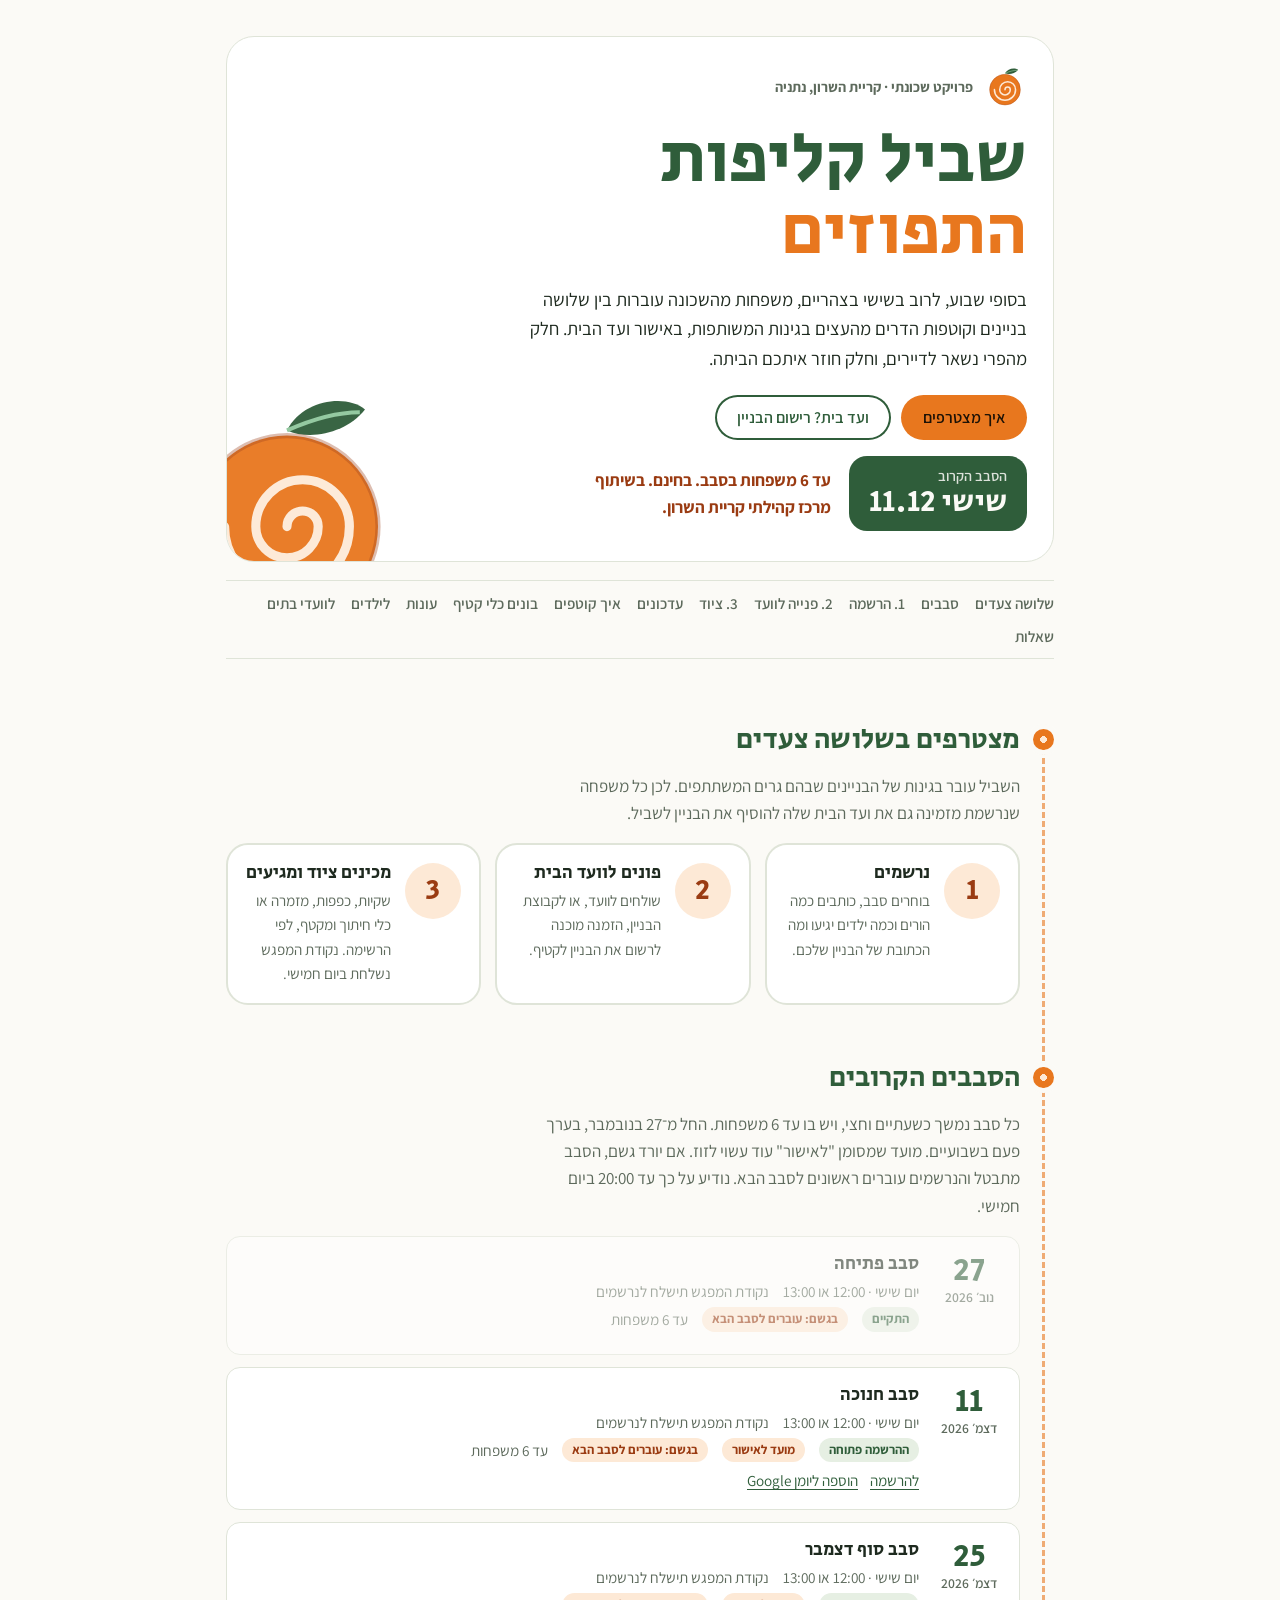
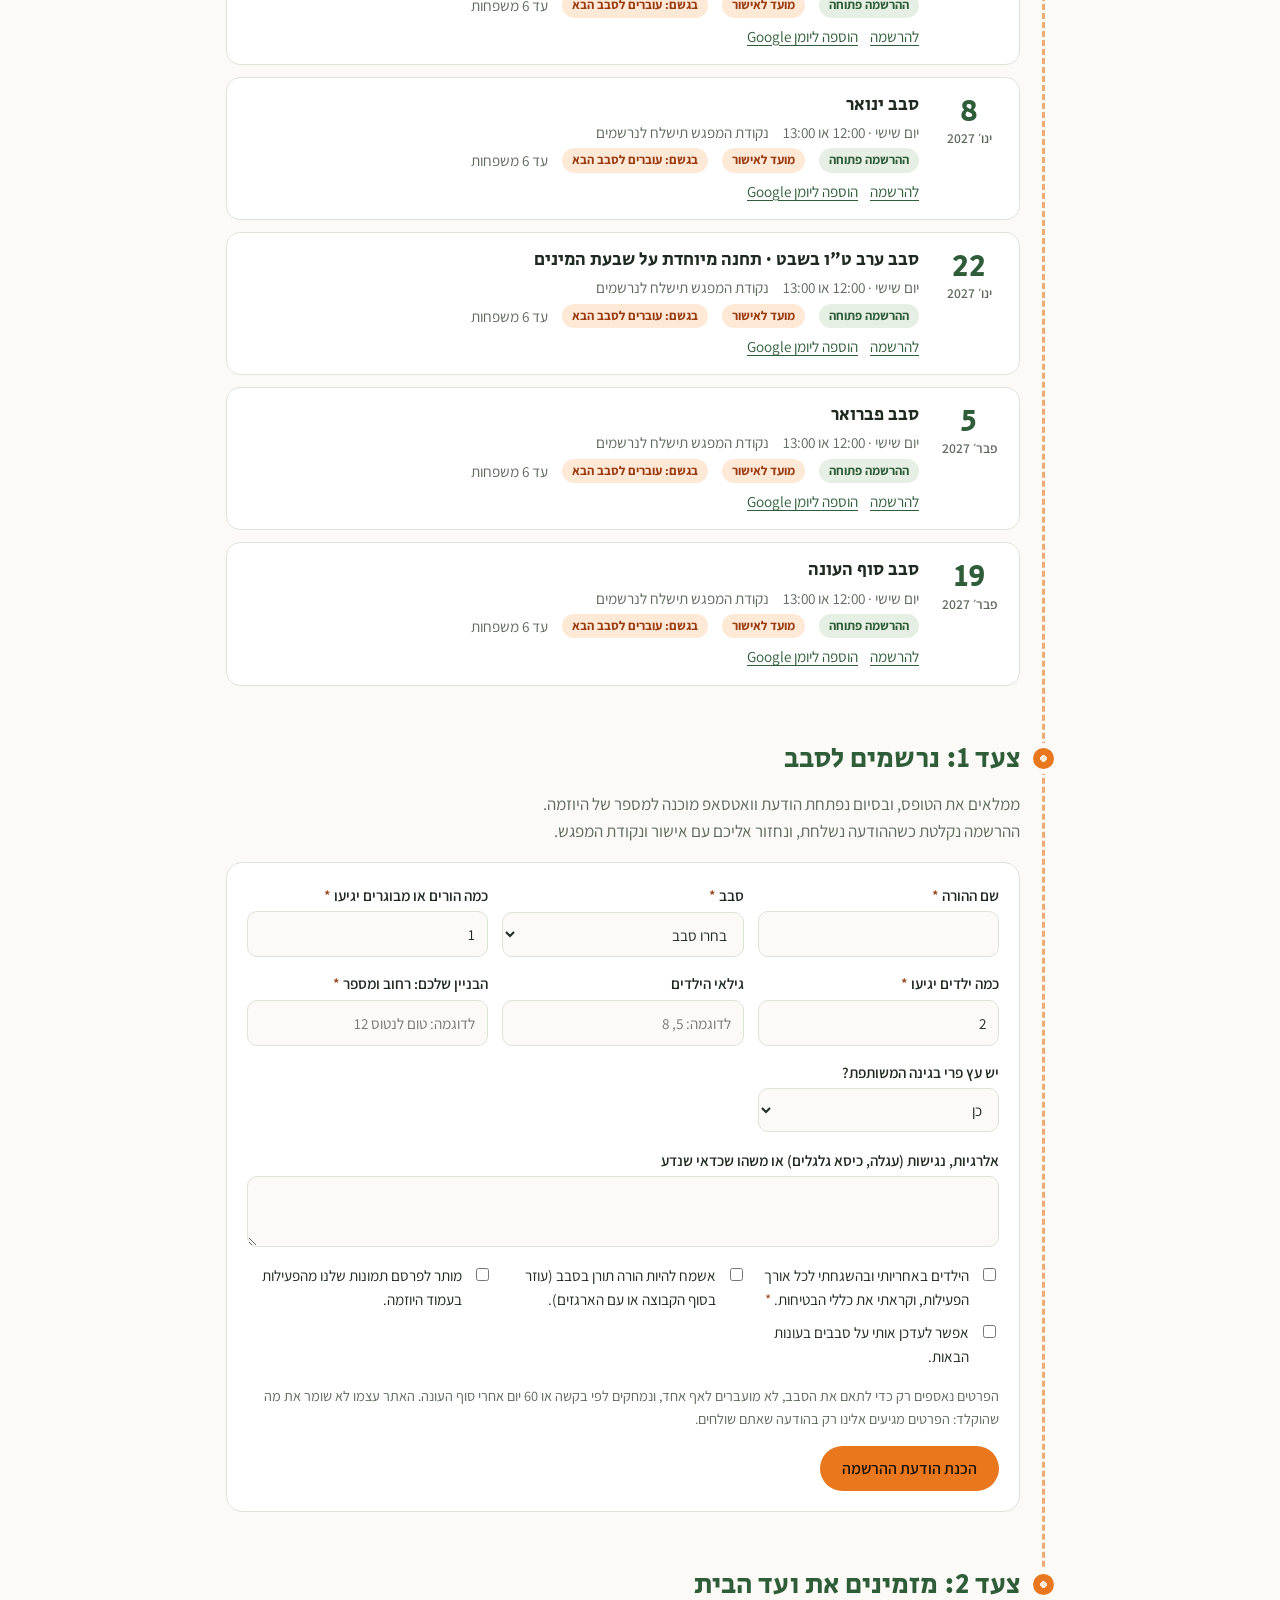
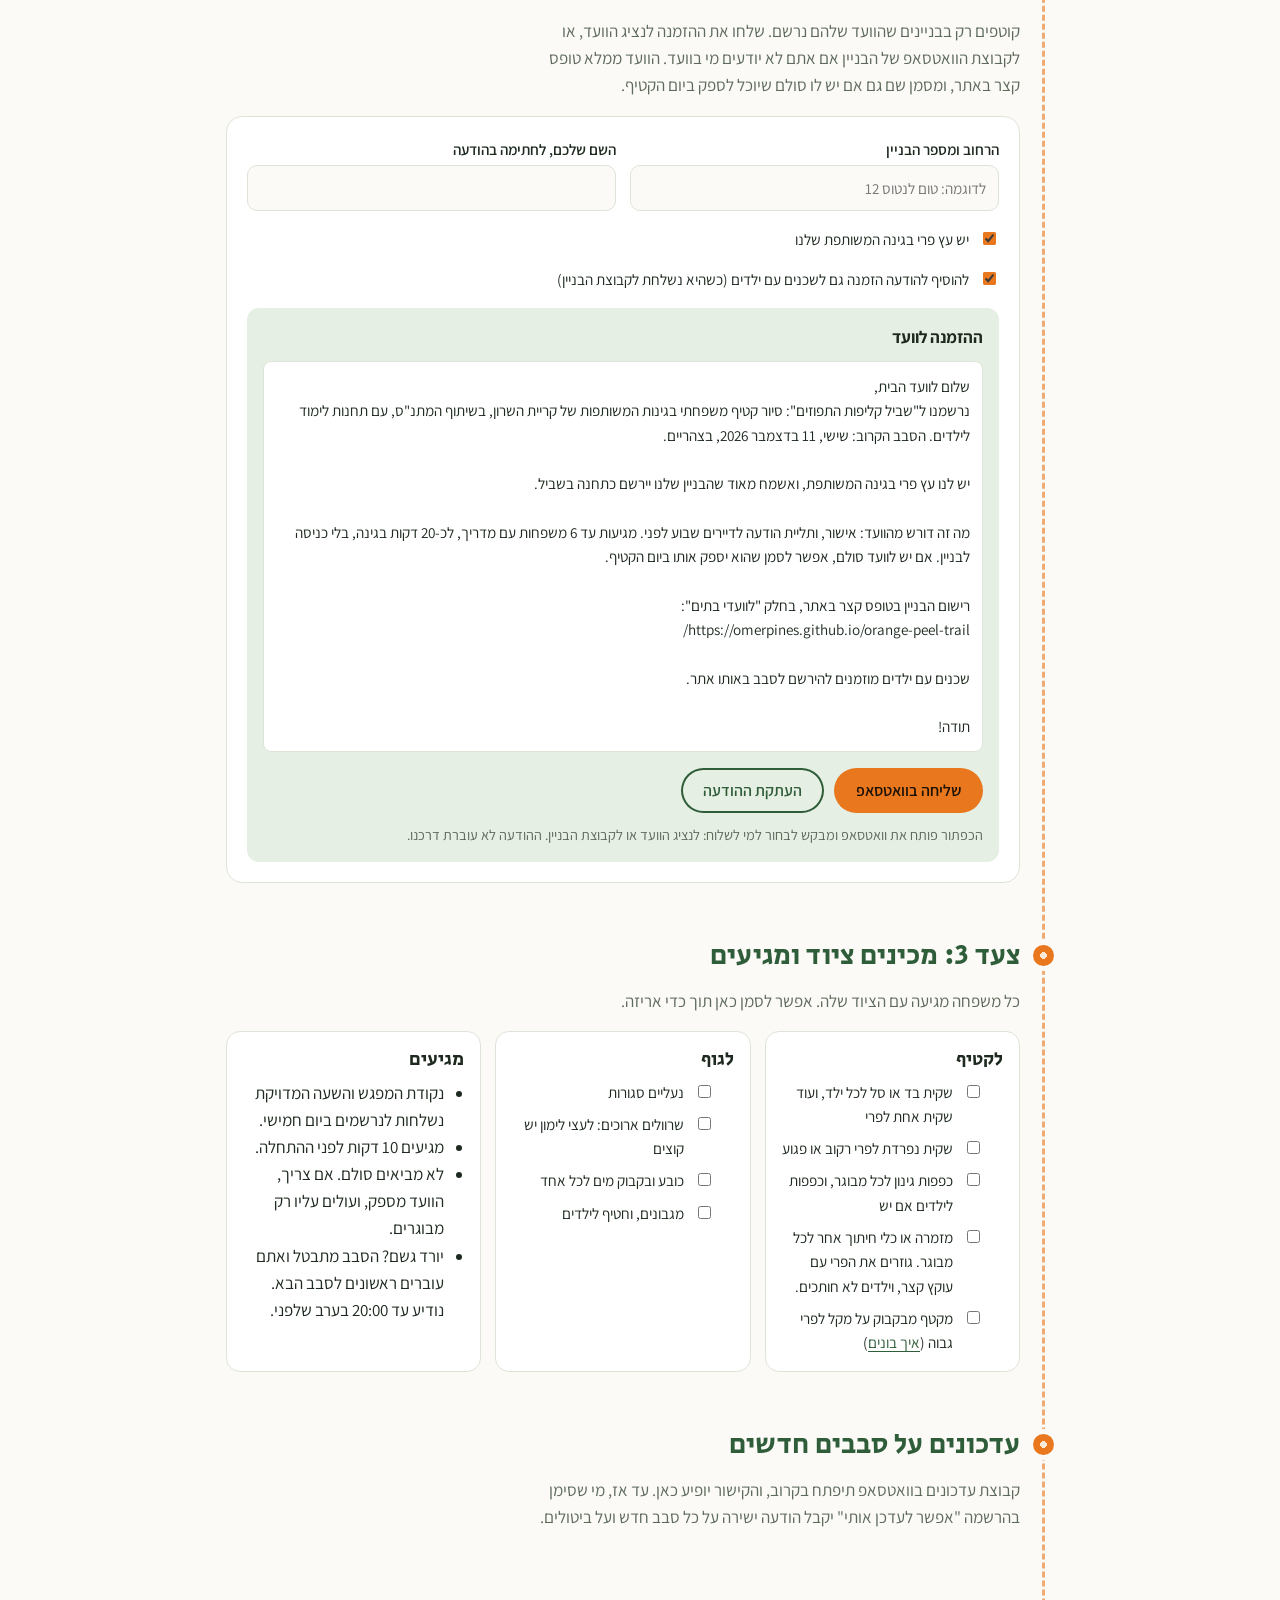
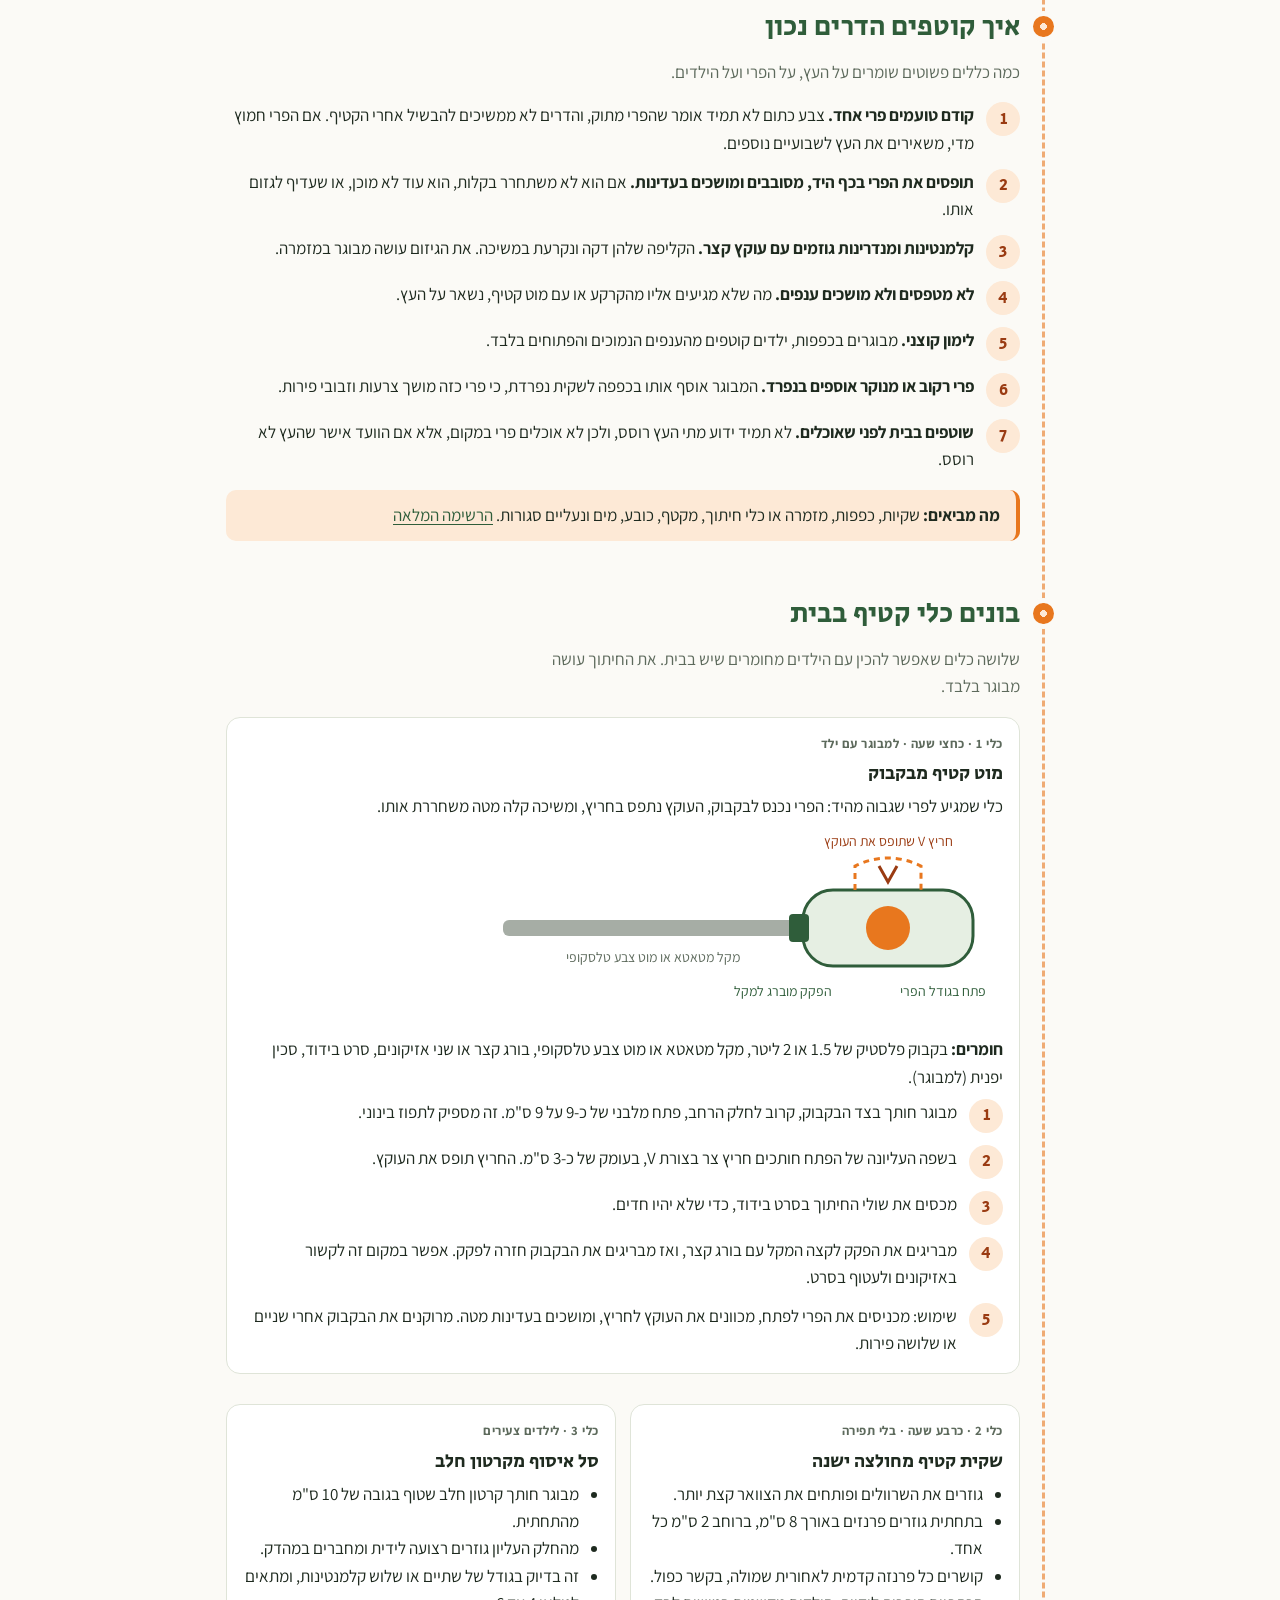
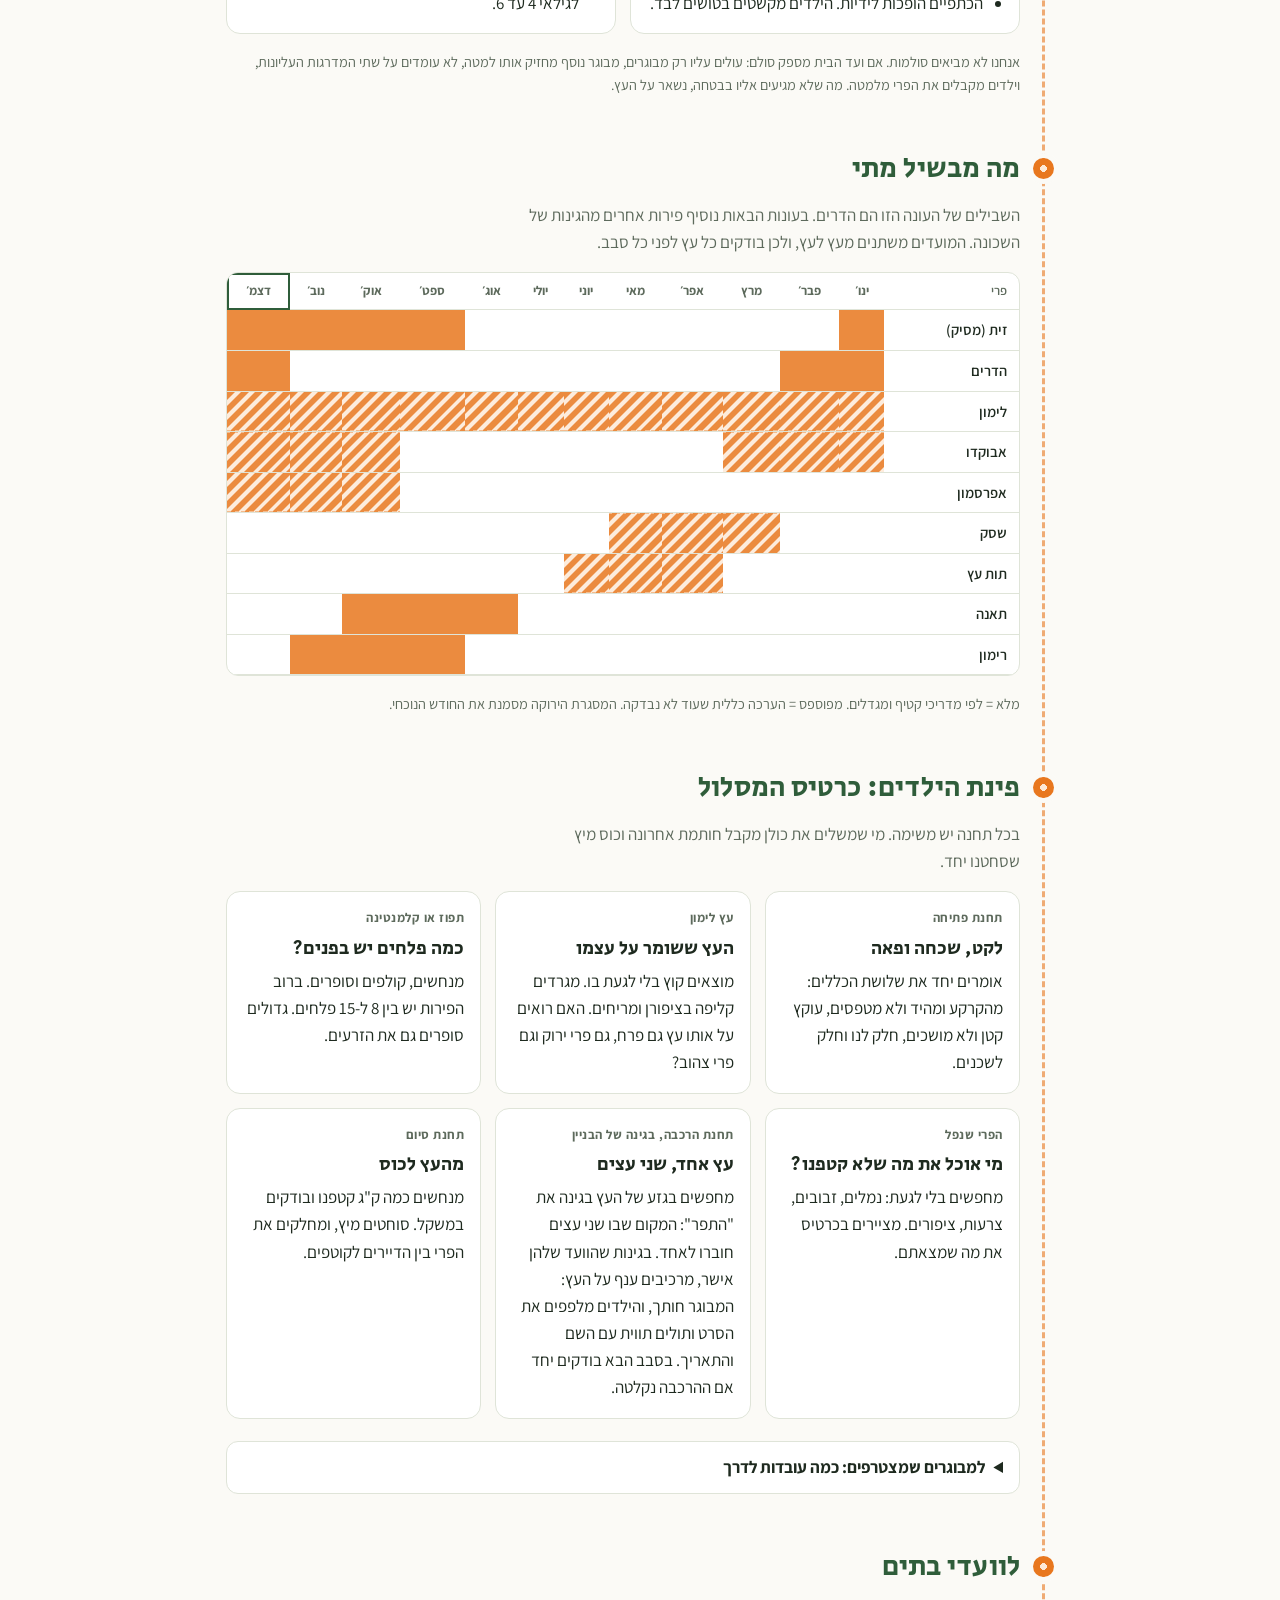
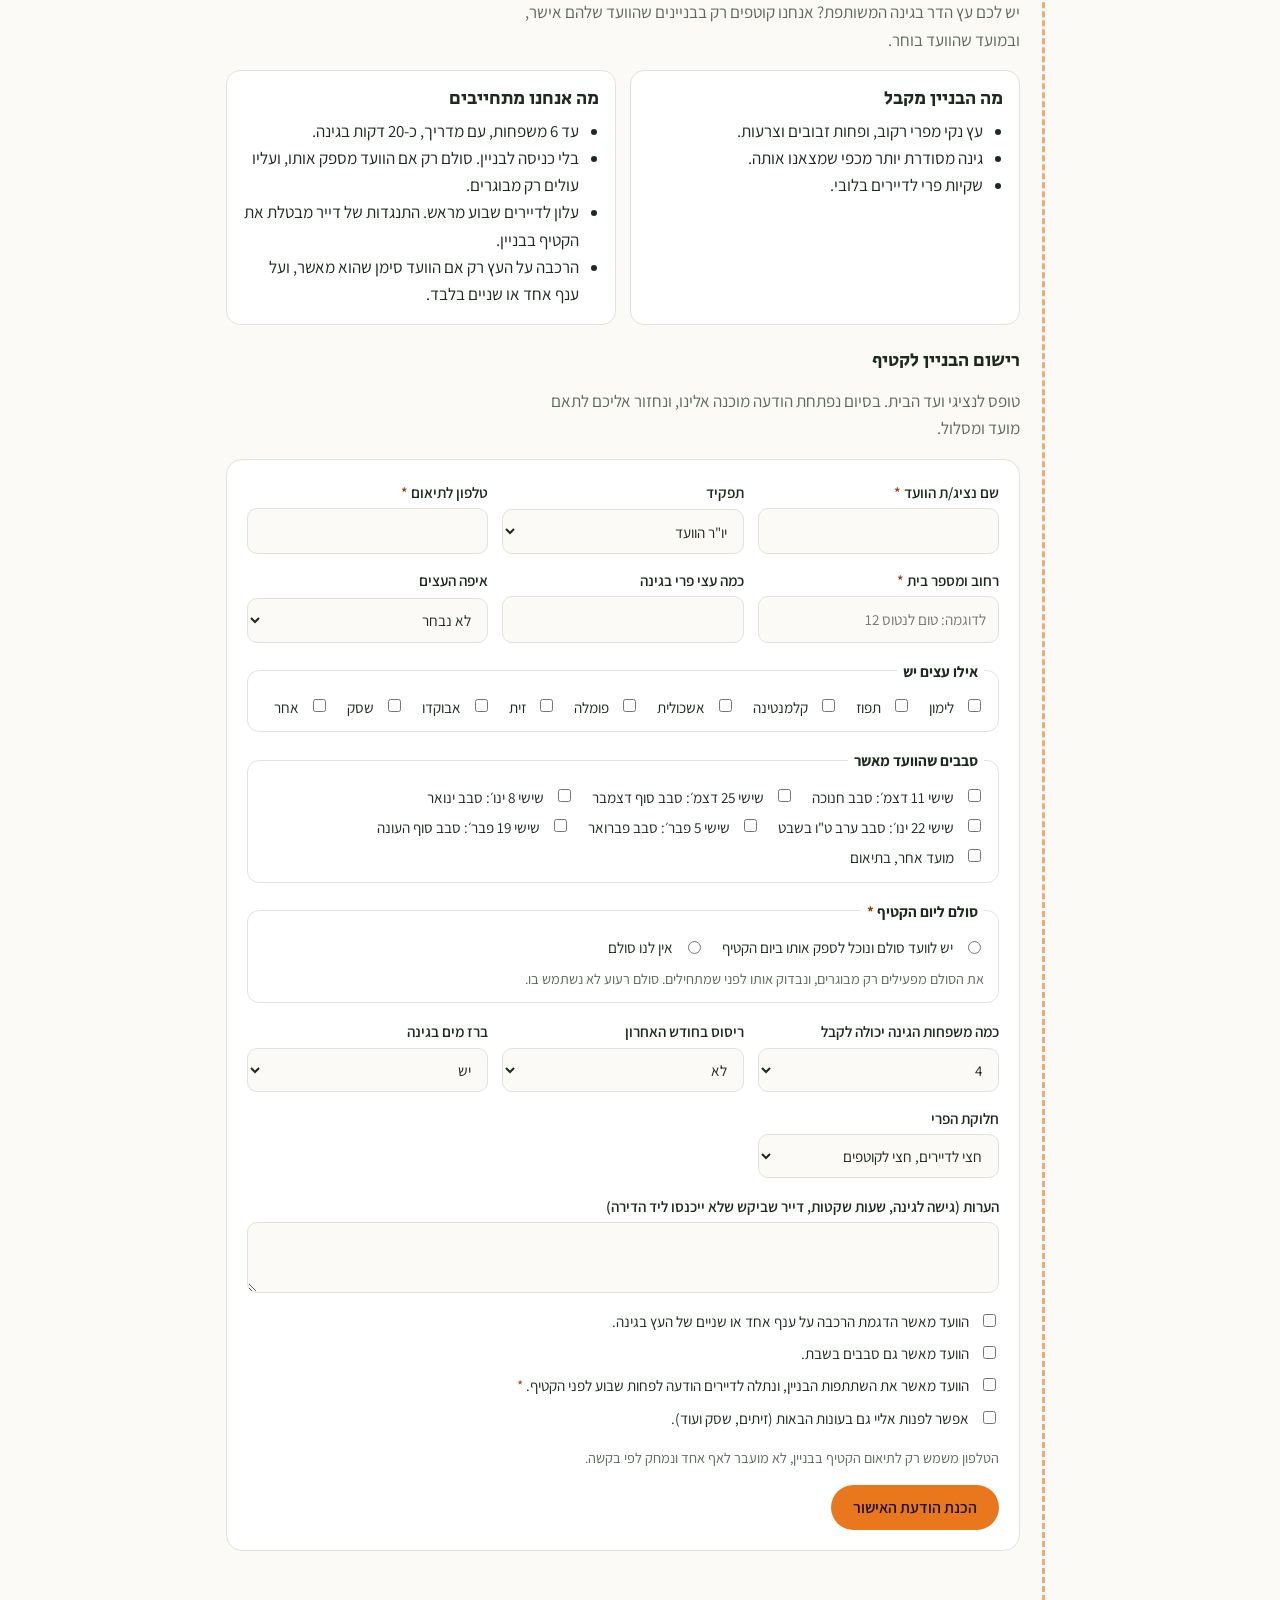
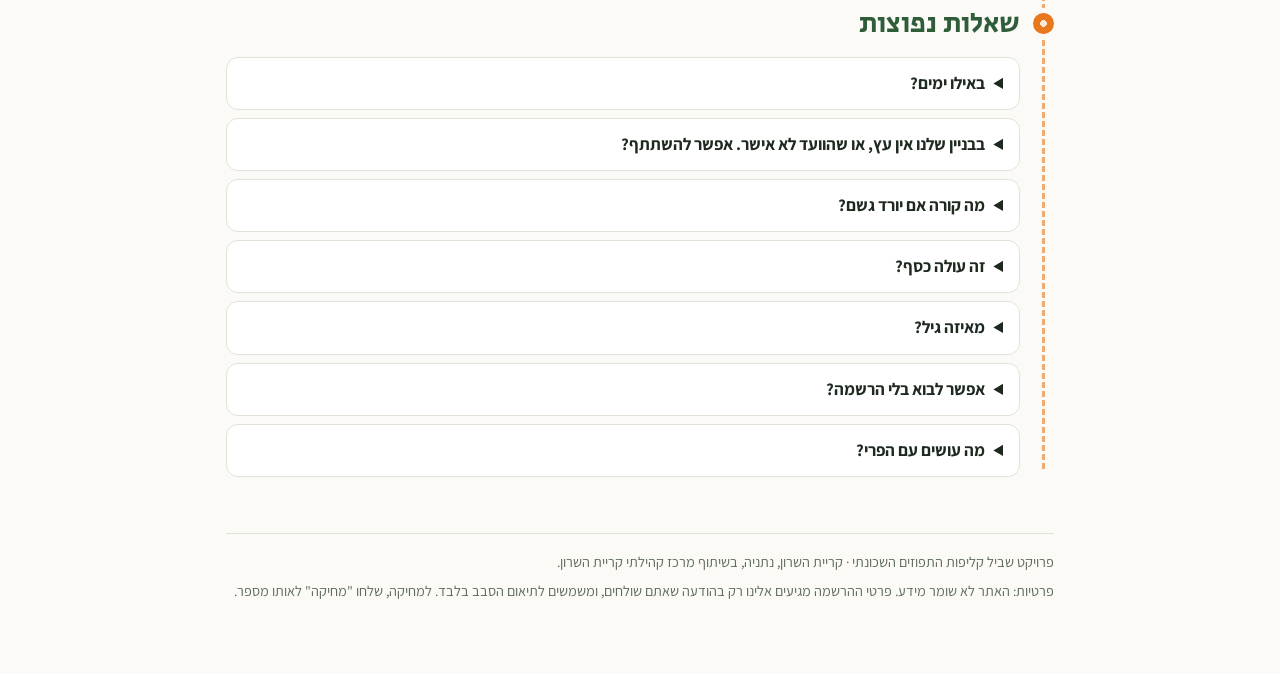
==== index.html @ 0b0cb541 "Publish Shvil Klipot HaTapuzim neighborhood site Co-Authored-By: Claude Opus 5.5 <noreply@anthropic." ====
<!doctype html>
<html lang="he" dir="rtl">
<head>
<meta charset="utf-8">
<meta name="viewport" content="width=device-width,initial-scale=1,viewport-fit=cover">
<meta name="description" content="פרויקט שכונתי בקריית השרון, נתניה: קטיף משפחתי של פירות הדר בגינות המשותפות, באישור ועדי הבתים.">
<link rel="icon" href="icon.png">
<meta property="og:title" content="שביל קליפות התפוזים">
<meta property="og:description" content="קוטפים יחד הדרים בגינות המשותפות של קריית השרון. הסבב הראשון: שישי 27.11.">
<meta property="og:image" content="https://omerpines.github.io/orange-peel-trail/welcome.png">
<meta property="og:url" content="https://omerpines.github.io/orange-peel-trail/">
<meta property="og:type" content="website">
<meta name="twitter:card" content="summary_large_image">
<title>שביל קליפות התפוזים</title>
<link rel="preconnect" href="https://fonts.googleapis.com">
<link rel="preconnect" href="https://fonts.gstatic.com" crossorigin>
<link rel="stylesheet" href="https://fonts.googleapis.com/css2?family=Secular+One&family=Assistant:wght@400;600;700&display=swap">
<style>
/* Layout: a single scrolling neighborhood guide, RTL, a peel-orange route line running down the start edge connecting the sections like stations on a trail */
:root{
  --bg:#fbfaf6; --surface:#ffffff; --ink:#1e2a1f; --muted:#5d6a5c; --line:#dfe4d8;
  --leaf:#2f5d3a; --peel:#e8771e; --peel-soft:#fde9d6; --leaf-soft:#e6efe3;
  --warn:#9a3b12;
  --display:"Secular One","Assistant",system-ui,sans-serif;
  --body:"Assistant",system-ui,"Segoe UI",Arial,sans-serif;
}
@media (prefers-color-scheme:dark){:root:not([data-theme="light"]){
  --bg:#141a15; --surface:#1b231c; --ink:#eef2ea; --muted:#a9b5a6; --line:#2e3a2f;
  --leaf:#8fc79c; --peel:#ff9a45; --peel-soft:#3a2614; --leaf-soft:#1f2e22; --warn:#ffb08a; color-scheme:dark}}
:root[data-theme="dark"]{
  --bg:#141a15; --surface:#1b231c; --ink:#eef2ea; --muted:#a9b5a6; --line:#2e3a2f;
  --leaf:#8fc79c; --peel:#ff9a45; --peel-soft:#3a2614; --leaf-soft:#1f2e22; --warn:#ffb08a; color-scheme:dark}
*{box-sizing:border-box}
html{scroll-behavior:smooth}
@media (prefers-reduced-motion:reduce){html{scroll-behavior:auto}}
body{background:var(--bg);color:var(--ink);font-family:var(--body);font-size:17px;line-height:1.6;direction:rtl}
.wrap{max-width:860px;margin:0 auto;padding-left:max(16px,env(safe-area-inset-left,0px));padding-right:max(16px,env(safe-area-inset-right,0px));padding-block:0 64px}
h1,h2,h3{font-family:var(--display);font-weight:400;line-height:1.2;text-wrap:balance;margin:0}
h2{font-size:1.75rem;color:var(--leaf)}
h3{font-size:1.2rem}
p{margin:0}
a{color:var(--leaf);text-underline-offset:3px}
a:focus-visible,button:focus-visible,input:focus-visible,select:focus-visible,textarea:focus-visible,summary:focus-visible{outline:3px solid var(--peel);outline-offset:2px}

/* header */
header{padding-block:28px 24px;display:grid;gap:18px}
.hero{position:relative;overflow:hidden;background:var(--surface);border:1px solid var(--line);border-radius:28px;padding:28px 26px 30px;display:grid;gap:16px}
.hero .big{position:absolute;inset-inline-end:-70px;bottom:-80px;width:260px;height:260px;opacity:.95;pointer-events:none}
.hero > *:not(.big){position:relative}
.brand{display:flex;align-items:center;gap:10px}
.brand svg{width:44px;height:44px;flex:none}
.eyebrow{font-size:.9rem;color:var(--muted);font-weight:700}
h1{font-size:clamp(2.6rem,9vw,4.4rem);color:var(--leaf);line-height:1.02}
h1 span{color:var(--peel);display:block}
.datepill{display:inline-grid;background:var(--leaf);color:var(--bg);border-radius:18px;padding:12px 20px;justify-self:start;line-height:1.15}
.datepill small{font-size:.9rem;opacity:.85;font-weight:600}
.datepill b{font-family:var(--display);font-weight:400;font-size:1.9rem}
.hero-row{display:flex;flex-wrap:wrap;gap:12px 18px;align-items:center}
.hero-row .facts{color:var(--warn);font-weight:700;max-width:30ch}
@media (max-width:480px){.hero{padding:22px 18px 26px}.hero .big{width:170px;height:170px;inset-inline-end:-60px;bottom:-60px}}
.lead{font-size:1.15rem;max-width:58ch;color:var(--ink)}
.cta-row{display:flex;flex-wrap:wrap;gap:10px;margin-top:6px}
.btn{display:inline-flex;align-items:center;gap:8px;border:0;border-radius:999px;padding:12px 22px;font:600 1rem var(--body);cursor:pointer;text-decoration:none}
.btn.primary{background:var(--peel);color:#1d1206}
.btn.ghost{background:transparent;color:var(--leaf);box-shadow:inset 0 0 0 2px var(--leaf)}
.btn[disabled]{opacity:.5;cursor:not-allowed}
nav.toc{display:flex;flex-wrap:wrap;gap:8px 16px;font-size:.95rem;border-top:1px solid var(--line);border-bottom:1px solid var(--line);padding-block:10px}
nav.toc a{text-decoration:none;color:var(--muted);font-weight:600}
nav.toc a:hover{color:var(--leaf)}

/* trail */
.trail{position:relative;display:grid;gap:56px;margin-top:40px;padding-inline-start:34px}
.trail::before{content:"";position:absolute;inset-inline-start:9px;top:8px;bottom:8px;border-inline-start:3px dashed var(--peel);opacity:.6}
.stop{position:relative;display:grid;gap:16px;min-width:0}
.stop::before{content:"";position:absolute;inset-inline-start:-34px;top:6px;width:21px;height:21px;border-radius:50%;background:radial-gradient(circle,var(--peel-soft) 0 22%,var(--peel) 24%);box-shadow:0 0 0 5px var(--bg)}
.sub{color:var(--muted);max-width:62ch}

/* events */
.events{display:grid;gap:12px}
.event{background:var(--surface);border:1px solid var(--line);border-radius:14px;padding:16px 18px;display:grid;grid-template-columns:auto 1fr;gap:6px 18px;align-items:start}
.date{font-family:var(--display);text-align:center;min-width:64px;color:var(--leaf);line-height:1.1}
.date b{display:block;font-size:2rem;font-weight:400}
.date small{font-size:.85rem;color:var(--muted);font-family:var(--body);font-weight:600}
.event h3{font-size:1.15rem}
.meta{display:flex;flex-wrap:wrap;gap:6px 14px;color:var(--muted);font-size:.95rem}
.chip{display:inline-block;font-size:.8rem;font-weight:700;padding:2px 10px;border-radius:999px;background:var(--leaf-soft);color:var(--leaf)}
.chip.peel{background:var(--peel-soft);color:var(--warn)}
.event .links{grid-column:2;display:flex;flex-wrap:wrap;gap:12px;font-size:.95rem}
.past{opacity:.55}

/* form */
form{background:var(--surface);border:1px solid var(--line);border-radius:16px;padding:20px;display:grid;gap:16px}
.grid2{display:grid;grid-template-columns:repeat(auto-fit,minmax(200px,1fr));gap:14px}
label{display:grid;gap:4px;font-weight:600;font-size:.95rem}
input,select,textarea{font:inherit;font-weight:400;padding:10px 12px;border-radius:10px;border:1px solid var(--line);background:var(--bg);color:var(--ink);width:100%}
.check{display:flex;gap:10px;align-items:flex-start;font-weight:400}
.check input{width:auto;margin-top:5px;accent-color:var(--peel)}
.req{color:var(--warn)}
[hidden]{display:none!important}
.note{font-size:.9rem;color:var(--muted)}
.out{border-radius:12px;background:var(--leaf-soft);padding:16px;display:grid;gap:10px}
.out pre{white-space:pre-wrap;overflow-wrap:anywhere;margin:0;font:inherit;font-size:.95rem;background:var(--surface);border-radius:8px;padding:12px;border:1px solid var(--line)}
.err{color:var(--warn);font-weight:600}
fieldset{border:1px solid var(--line);border-radius:12px;padding:12px 14px;margin:0;display:grid;gap:8px;min-width:0}
legend{font-weight:700;padding:0 6px;font-size:.95rem}
.opts{display:flex;flex-wrap:wrap;gap:6px 18px}
.opts .check{align-items:center}
.opts .check input{margin-top:0}
.callout{border-inline-start:4px solid var(--peel);background:var(--peel-soft);border-radius:10px;padding:12px 14px}

/* guides */
.steps{counter-reset:s;display:grid;gap:12px;padding:0;margin:0;list-style:none}
.steps li{counter-increment:s;display:grid;grid-template-columns:34px 1fr;gap:12px;align-items:start}
.steps li::before{content:counter(s);font-family:var(--display);width:34px;height:34px;border-radius:50%;display:grid;place-items:center;background:var(--peel-soft);color:var(--warn)}
.stepcards{display:grid;grid-template-columns:repeat(auto-fit,minmax(220px,1fr));gap:14px;counter-reset:st}
.stepcard{counter-increment:st;background:var(--surface);border:2px solid var(--line);border-radius:22px;padding:18px;display:grid;grid-template-columns:56px 1fr;gap:4px 14px;align-content:start;text-decoration:none;color:var(--ink)}
.stepcard::before{content:counter(st);grid-row:span 2;width:56px;height:56px;border-radius:50%;display:grid;place-items:center;background:var(--peel-soft);color:var(--warn);font-family:var(--display);font-size:1.8rem}
.stepcard h3{font-size:1.1rem}
.stepcard p{margin:0;color:var(--muted);font-size:.95rem}
.stepcard:hover{border-color:var(--peel)}
.gear{display:grid;gap:8px;padding:0;margin:0;list-style:none}
.cards{display:grid;grid-template-columns:repeat(auto-fit,minmax(240px,1fr));gap:14px}
.card{background:var(--surface);border:1px solid var(--line);border-radius:14px;padding:16px;display:grid;gap:8px;align-content:start}
.card ul{margin:0;padding-inline-start:20px}
.tag{font-size:.8rem;font-weight:700;color:var(--muted);letter-spacing:.04em}
.callout{border-inline-start:4px solid var(--peel);background:var(--peel-soft);padding:12px 16px;border-radius:0 10px 10px 0}
:root[dir] .callout{border-radius:10px}
svg.diagram{width:100%;max-width:520px;height:auto;display:block}

/* season table */
.tablebox{overflow-x:auto;border:1px solid var(--line);border-radius:12px;background:var(--surface)}
table{border-collapse:collapse;width:100%;min-width:620px;font-size:.92rem}
th,td{padding:8px 6px;text-align:center;border-bottom:1px solid var(--line)}
th:first-child,td:first-child{text-align:start;padding-inline-start:12px;white-space:nowrap;font-weight:600}
thead th{font-weight:700;color:var(--muted);font-size:.8rem}
td.on{background:var(--peel);opacity:.85}
td.on.est{background:repeating-linear-gradient(135deg,var(--peel) 0 6px,var(--peel-soft) 6px 10px)}
tr.now td.now, th.now{outline:2px solid var(--leaf);outline-offset:-2px}

details{background:var(--surface);border:1px solid var(--line);border-radius:12px;padding:12px 16px}
details+details{margin-top:8px}
summary{cursor:pointer;font-weight:700}
details p{margin-top:8px;color:var(--ink)}
footer{margin-top:56px;border-top:1px solid var(--line);padding-top:16px;color:var(--muted);font-size:.9rem;display:grid;gap:6px}
@media (max-width:480px){.trail{padding-inline-start:26px}.trail::before{inset-inline-start:5px}.stop::before{inset-inline-start:-26px;width:15px;height:15px}.event{grid-template-columns:1fr}.event .links{grid-column:1}.date{text-align:start;display:flex;gap:8px;align-items:baseline}}
</style>
</head>
<body>

<div class="wrap">
<header>
  <div class="hero">
  <div class="big"><svg viewBox="0 0 200 200" aria-hidden="true"><path d="M100 38 C 112 14, 146 10, 160 22 C 146 40, 118 46, 100 38 Z" fill="#2f5d3a"/><path d="M100 38 C 118 30, 138 24, 156 24" stroke="#8fc79c" stroke-width="3" fill="none"/><circle cx="100" cy="112" r="70" fill="#e8771e"/><path d="M100 112 m-48 0 a48 48 0 1 0 96 0 a36 36 0 1 0 -72 0 a24 24 0 1 0 48 0 a12 12 0 1 0 -24 0" stroke="#fde9d6" stroke-width="7" fill="none" stroke-linecap="round"/><circle cx="100" cy="112" r="70" fill="none" stroke="#9a3b12" stroke-width="4" opacity=".35"/></svg></div>
  <div class="brand"><svg viewBox="0 0 200 200" aria-hidden="true"><path d="M100 38 C 112 14, 146 10, 160 22 C 146 40, 118 46, 100 38 Z" fill="#2f5d3a"/><path d="M100 38 C 118 30, 138 24, 156 24" stroke="#8fc79c" stroke-width="3" fill="none"/><circle cx="100" cy="112" r="70" fill="#e8771e"/><path d="M100 112 m-48 0 a48 48 0 1 0 96 0 a36 36 0 1 0 -72 0 a24 24 0 1 0 48 0 a12 12 0 1 0 -24 0" stroke="#fde9d6" stroke-width="7" fill="none" stroke-linecap="round"/><circle cx="100" cy="112" r="70" fill="none" stroke="#9a3b12" stroke-width="4" opacity=".35"/></svg><div class="eyebrow">פרויקט שכונתי · קריית השרון, נתניה</div></div>
  <h1>שביל קליפות <span>התפוזים</span></h1>
  <p class="lead">בסופי שבוע, לרוב בשישי בצהריים, משפחות מהשכונה עוברות בין שלושה בניינים וקוטפות הדרים מהעצים בגינות המשותפות, באישור ועד הבית. חלק מהפרי נשאר לדיירים, וחלק חוזר איתכם הביתה.</p>
  <div class="cta-row">
    <a class="btn primary" href="#join">איך מצטרפים</a>
    <a class="btn ghost" href="#committees">ועד בית? רישום הבניין</a>
  </div>
  <div class="hero-row"><div class="datepill" id="nextPill"><small>הסבב הקרוב</small><b id="nextDate"></b></div><div class="facts">עד 6 משפחות בסבב. בחינם. בשיתוף מרכז קהילתי קריית השרון.</div></div>
  </div>
  <nav class="toc" aria-label="תוכן העמוד">
    <a href="#join">שלושה צעדים</a><a href="#events">סבבים</a><a href="#register">1. הרשמה</a><a href="#share">2. פנייה לוועד</a><a href="#gear">3. ציוד</a><a href="#updates">עדכונים</a><a href="#how">איך קוטפים</a><a href="#build">בונים כלי קטיף</a><a href="#seasons">עונות</a><a href="#kids">לילדים</a><a href="#committees">לוועדי בתים</a><a href="#faq">שאלות</a>
  </nav>
</header>

<main class="trail">

<section class="stop" id="join">
  <h2>מצטרפים בשלושה צעדים</h2>
  <p class="sub">השביל עובר בגינות של הבניינים שבהם גרים המשתתפים. לכן כל משפחה שנרשמת מזמינה גם את ועד הבית שלה להוסיף את הבניין לשביל.</p>
  <div class="stepcards">
    <a class="stepcard" href="#register"><h3>נרשמים</h3><p>בוחרים סבב, כותבים כמה הורים וכמה ילדים יגיעו ומה הכתובת של הבניין שלכם.</p></a>
    <a class="stepcard" href="#share"><h3>פונים לוועד הבית</h3><p>שולחים לוועד, או לקבוצת הבניין, הזמנה מוכנה לרשום את הבניין לקטיף.</p></a>
    <a class="stepcard" href="#gear"><h3>מכינים ציוד ומגיעים</h3><p>שקיות, כפפות, מזמרה או כלי חיתוך ומקטף, לפי הרשימה. נקודת המפגש נשלחת ביום חמישי.</p></a>
  </div>
</section>

<section class="stop" id="events">
  <h2>הסבבים הקרובים</h2>
  <p class="sub">כל סבב נמשך כשעתיים וחצי, ויש בו עד 6 משפחות. החל מ־27 בנובמבר, בערך פעם בשבועיים. מועד שמסומן "לאישור" עוד עשוי לזוז. אם יורד גשם, הסבב מתבטל והנרשמים עוברים ראשונים לסבב הבא. נודיע על כך עד 20:00 ביום חמישי.</p>
  <div class="events" id="eventList"></div>
</section>

<section class="stop" id="register">
  <h2>צעד 1: נרשמים לסבב</h2>
  <p class="sub">ממלאים את הטופס, ובסיום נפתחת הודעת וואטסאפ מוכנה למספר של היוזמה. ההרשמה נקלטת כשההודעה נשלחת, ונחזור אליכם עם אישור ונקודת המפגש.</p>
  <form id="regForm" novalidate>
    <div class="grid2">
      <label for="fName"><span>שם ההורה <span class="req">*</span></span><input id="fName" autocomplete="name" required></label>
      <label for="fRound"><span>סבב <span class="req">*</span></span><select id="fRound" required></select></label>
      <label for="fAdults"><span>כמה הורים או מבוגרים יגיעו <span class="req">*</span></span><input id="fAdults" type="number" min="1" max="6" value="1" inputmode="numeric"></label>
      <label for="fKids"><span>כמה ילדים יגיעו <span class="req">*</span></span><input id="fKids" type="number" min="0" max="8" value="2" inputmode="numeric"></label>
      <label for="fAges">גילאי הילדים<input id="fAges" placeholder="לדוגמה: 5, 8"></label>
      <label for="fStreet"><span>הבניין שלכם: רחוב ומספר <span class="req">*</span></span><input id="fStreet" placeholder="לדוגמה: טום לנטוס 12" autocomplete="address-line1"></label>
      <label for="fTree">יש עץ פרי בגינה המשותפת?<select id="fTree"><option>כן</option><option>לא</option><option>לא בטוח/ה</option></select></label>
    </div>
    <label for="fNotes">אלרגיות, נגישות (עגלה, כיסא גלגלים) או משהו שכדאי שנדע<textarea id="fNotes" rows="2"></textarea></label>
    <div class="grid2" style="gap:8px">
      <label class="check" for="cResp"><input type="checkbox" id="cResp"><span>הילדים באחריותי ובהשגחתי לכל אורך הפעילות, וקראתי את כללי הבטיחות. <span class="req">*</span></span></label>
      <label class="check" for="cVol"><input type="checkbox" id="cVol"><span>אשמח להיות הורה תורן בסבב (עוזר בסוף הקבוצה או עם הארגזים).</span></label>
      <label class="check" for="cPhoto"><input type="checkbox" id="cPhoto"><span>מותר לפרסם תמונות שלנו מהפעילות בעמוד היוזמה.</span></label>
      <label class="check" for="cUpd"><input type="checkbox" id="cUpd"><span>אפשר לעדכן אותי על סבבים בעונות הבאות.</span></label>
    </div>
    <p class="note">הפרטים נאספים רק כדי לתאם את הסבב, לא מועברים לאף אחד, ונמחקים לפי בקשה או 60 יום אחרי סוף העונה. האתר עצמו לא שומר את מה שהוקלד: הפרטים מגיעים אלינו רק בהודעה שאתם שולחים.</p>
    <p class="err" id="formErr" hidden></p>
    <div><button class="btn primary" type="submit">הכנת הודעת ההרשמה</button></div>
    <div class="out" id="out" hidden>
      <strong>ההודעה מוכנה. שלב אחרון: לשלוח אותה.</strong>
      <pre id="msg"></pre>
      <div class="cta-row">
        <a class="btn primary" id="waLink" href="#" target="_blank" rel="noopener">שליחה בוואטסאפ</a>
        <button class="btn ghost" type="button" id="copyBtn">העתקת ההודעה</button>
      </div>
      <p class="note" id="waNote"></p>
      <div class="callout"><b>הצעד הבא: פונים לוועד הבית.</b> הכנו לכם הזמנה מוכנה לרשום את הבניין לקטיף. <a href="#share">לצעד 2</a></div>
    </div>
  </form>
</section>

<section class="stop" id="share">
  <h2>צעד 2: מזמינים את ועד הבית</h2>
  <p class="sub">קוטפים רק בבניינים שהוועד שלהם נרשם. שלחו את ההזמנה לנציג הוועד, או לקבוצת הוואטסאפ של הבניין אם אתם לא יודעים מי בוועד. הוועד ממלא טופס קצר באתר, ומסמן שם גם אם יש לו סולם שיוכל לספק ביום הקטיף.</p>
  <form id="shareForm" novalidate>
    <div class="grid2">
      <label for="sBld">הרחוב ומספר הבניין<input id="sBld" placeholder="לדוגמה: טום לנטוס 12"></label>
      <label for="sName">השם שלכם, לחתימה בהודעה<input id="sName" autocomplete="given-name"></label>
    </div>
    <label class="check" for="sTree"><input type="checkbox" id="sTree" checked><span>יש עץ פרי בגינה המשותפת שלנו</span></label>
    <label class="check" for="sNb"><input type="checkbox" id="sNb" checked><span>להוסיף להודעה הזמנה גם לשכנים עם ילדים (כשהיא נשלחת לקבוצת הבניין)</span></label>
    <div class="out">
      <strong>ההזמנה לוועד</strong>
      <pre id="sMsg"></pre>
      <div class="cta-row">
        <a class="btn primary" id="sWa" href="#" target="_blank" rel="noopener">שליחה בוואטסאפ</a>
        <button class="btn ghost" type="button" id="sCopy">העתקת ההודעה</button>
      </div>
      <p class="note">הכפתור פותח את וואטסאפ ומבקש לבחור למי לשלוח: לנציג הוועד או לקבוצת הבניין. ההודעה לא עוברת דרכנו.</p>
    </div>
  </form>
</section>

<section class="stop" id="gear">
  <h2>צעד 3: מכינים ציוד ומגיעים</h2>
  <p class="sub">כל משפחה מגיעה עם הציוד שלה. אפשר לסמן כאן תוך כדי אריזה.</p>
  <div class="cards">
    <div class="card"><h3>לקטיף</h3><ul class="gear">
      <li><label class="check"><input type="checkbox"><span>שקית בד או סל לכל ילד, ועוד שקית אחת לפרי</span></label></li>
      <li><label class="check"><input type="checkbox"><span>שקית נפרדת לפרי רקוב או פגוע</span></label></li>
      <li><label class="check"><input type="checkbox"><span>כפפות גינון לכל מבוגר, וכפפות לילדים אם יש</span></label></li>
      <li><label class="check"><input type="checkbox"><span>מזמרה או כלי חיתוך אחר לכל מבוגר. גוזרים את הפרי עם עוקץ קצר, וילדים לא חותכים.</span></label></li>
      <li><label class="check"><input type="checkbox"><span>מקטף מבקבוק על מקל לפרי גבוה (<a href="#build">איך בונים</a>)</span></label></li>
    </ul></div>
    <div class="card"><h3>לגוף</h3><ul class="gear">
      <li><label class="check"><input type="checkbox"><span>נעליים סגורות</span></label></li>
      <li><label class="check"><input type="checkbox"><span>שרוולים ארוכים: לעצי לימון יש קוצים</span></label></li>
      <li><label class="check"><input type="checkbox"><span>כובע ובקבוק מים לכל אחד</span></label></li>
      <li><label class="check"><input type="checkbox"><span>מגבונים, וחטיף לילדים</span></label></li>
    </ul></div>
    <div class="card"><h3>מגיעים</h3><ul>
      <li>נקודת המפגש והשעה המדויקת נשלחות לנרשמים ביום חמישי.</li>
      <li>מגיעים 10 דקות לפני ההתחלה.</li>
      <li>לא מביאים סולם. אם צריך, הוועד מספק, ועולים עליו רק מבוגרים.</li>
      <li>יורד גשם? הסבב מתבטל ואתם עוברים ראשונים לסבב הבא. נודיע עד 20:00 בערב שלפני.</li>
    </ul></div>
  </div>
</section>

<section class="stop" id="updates">
  <h2>עדכונים על סבבים חדשים</h2>
  <p class="sub" id="updText"></p>
  <div class="cta-row" id="updRow"></div>
</section>

<section class="stop" id="how">
  <h2>איך קוטפים הדרים נכון</h2>
  <p class="sub">כמה כללים פשוטים שומרים על העץ, על הפרי ועל הילדים.</p>
  <ol class="steps">
    <li><span><b>קודם טועמים פרי אחד.</b> צבע כתום לא תמיד אומר שהפרי מתוק, והדרים לא ממשיכים להבשיל אחרי הקטיף. אם הפרי חמוץ מדי, משאירים את העץ לשבועיים נוספים.</span></li>
    <li><span><b>תופסים את הפרי בכף היד, מסובבים ומושכים בעדינות.</b> אם הוא לא משתחרר בקלות, הוא עוד לא מוכן, או שעדיף לגזום אותו.</span></li>
    <li><span><b>קלמנטינות ומנדרינות גוזמים עם עוקץ קצר.</b> הקליפה שלהן דקה ונקרעת במשיכה. את הגיזום עושה מבוגר במזמרה.</span></li>
    <li><span><b>לא מטפסים ולא מושכים ענפים.</b> מה שלא מגיעים אליו מהקרקע או עם מוט קטיף, נשאר על העץ.</span></li>
    <li><span><b>לימון קוצני.</b> מבוגרים בכפפות, ילדים קוטפים מהענפים הנמוכים והפתוחים בלבד.</span></li>
    <li><span><b>פרי רקוב או מנוקר אוספים בנפרד.</b> המבוגר אוסף אותו בכפפה לשקית נפרדת, כי פרי כזה מושך צרעות וזבובי פירות.</span></li>
    <li><span><b>שוטפים בבית לפני שאוכלים.</b> לא תמיד ידוע מתי העץ רוסס, ולכן לא אוכלים פרי במקום, אלא אם הוועד אישר שהעץ לא רוסס.</span></li>
  </ol>
  <div class="callout"><b>מה מביאים:</b> שקיות, כפפות, מזמרה או כלי חיתוך, מקטף, כובע, מים ונעליים סגורות. <a href="#gear">הרשימה המלאה</a></div>
</section>

<section class="stop" id="build">
  <h2>בונים כלי קטיף בבית</h2>
  <p class="sub">שלושה כלים שאפשר להכין עם הילדים מחומרים שיש בבית. את החיתוך עושה מבוגר בלבד.</p>

  <div class="card">
    <span class="tag">כלי 1 · כחצי שעה · למבוגר עם ילד</span>
    <h3>מוט קטיף מבקבוק</h3>
    <p>כלי שמגיע לפרי שגבוה מהיד: הפרי נכנס לבקבוק, העוקץ נתפס בחריץ, ומשיכה קלה מטה משחררת אותו.</p>
    <svg class="diagram" viewBox="0 0 520 200" role="img" aria-label="שרטוט: בקבוק פלסטיק מחובר לקצה מקל, עם פתח בצד וחריץ בצורת V בשפת הפתח">
      <rect x="20" y="92" width="300" height="16" rx="6" fill="var(--muted)" opacity=".55"/>
      <text x="170" y="134" text-anchor="middle" font-size="14" fill="var(--muted)">מקל מטאטא או מוט צבע טלסקופי</text>
      <rect x="320" y="62" width="170" height="76" rx="30" fill="var(--leaf-soft)" stroke="var(--leaf)" stroke-width="3"/>
      <rect x="306" y="86" width="20" height="28" rx="4" fill="var(--leaf)"/>
      <path d="M372 62 L372 38 Q405 22 438 38 L438 62" fill="none" stroke="var(--peel)" stroke-width="3" stroke-dasharray="6 5"/>
      <path d="M396 38 L405 54 L414 38" fill="none" stroke="var(--warn)" stroke-width="3"/>
      <circle cx="405" cy="100" r="22" fill="var(--peel)"/>
      <text x="405" y="18" text-anchor="middle" font-size="14" fill="var(--warn)">חריץ V שתופס את העוקץ</text>
      <text x="460" y="168" text-anchor="middle" font-size="14" fill="var(--leaf)">פתח בגודל הפרי</text>
      <text x="300" y="168" text-anchor="middle" font-size="14" fill="var(--leaf)">הפקק מוברג למקל</text>
    </svg>
    <p><b>חומרים:</b> בקבוק פלסטיק של 1.5 או 2 ליטר, מקל מטאטא או מוט צבע טלסקופי, בורג קצר או שני אזיקונים, סרט בידוד, סכין יפנית (למבוגר).</p>
    <ol class="steps">
      <li><span>מבוגר חותך בצד הבקבוק, קרוב לחלק הרחב, פתח מלבני של כ-9 על 9 ס"מ. זה מספיק לתפוז בינוני.</span></li>
      <li><span>בשפה העליונה של הפתח חותכים חריץ צר בצורת V, בעומק של כ-3 ס"מ. החריץ תופס את העוקץ.</span></li>
      <li><span>מכסים את שולי החיתוך בסרט בידוד, כדי שלא יהיו חדים.</span></li>
      <li><span>מבריגים את הפקק לקצה המקל עם בורג קצר, ואז מבריגים את הבקבוק חזרה לפקק. אפשר במקום זה לקשור באזיקונים ולעטוף בסרט.</span></li>
      <li><span>שימוש: מכניסים את הפרי לפתח, מכוונים את העוקץ לחריץ, ומושכים בעדינות מטה. מרוקנים את הבקבוק אחרי שניים או שלושה פירות.</span></li>
    </ol>
  </div>

  <div class="cards" style="margin-top:14px">
    <div class="card">
      <span class="tag">כלי 2 · כרבע שעה · בלי תפירה</span>
      <h3>שקית קטיף מחולצה ישנה</h3>
      <ul>
        <li>גוזרים את השרוולים ופותחים את הצוואר קצת יותר.</li>
        <li>בתחתית גוזרים פרנזים באורך 8 ס"מ, ברוחב 2 ס"מ כל אחד.</li>
        <li>קושרים כל פרנזה קדמית לאחורית שמולה, בקשר כפול.</li>
        <li>הכתפיים הופכות לידיות. הילדים מקשטים בטושים לבד.</li>
      </ul>
    </div>
    <div class="card">
      <span class="tag">כלי 3 · לילדים צעירים</span>
      <h3>סל איסוף מקרטון חלב</h3>
      <ul>
        <li>מבוגר חותך קרטון חלב שטוף בגובה של 10 ס"מ מהתחתית.</li>
        <li>מהחלק העליון גוזרים רצועה לידית ומחברים במהדק.</li>
        <li>זה בדיוק בגודל של שתיים או שלוש קלמנטינות, ומתאים לגילאי 4 עד 6.</li>
      </ul>
    </div>
  </div>
  <p class="note">אנחנו לא מביאים סולמות. אם ועד הבית מספק סולם: עולים עליו רק מבוגרים, מבוגר נוסף מחזיק אותו למטה, לא עומדים על שתי המדרגות העליונות, וילדים מקבלים את הפרי מלמטה. מה שלא מגיעים אליו בבטחה, נשאר על העץ.</p>
</section>

<section class="stop" id="seasons">
  <h2>מה מבשיל מתי</h2>
  <p class="sub">השבילים של העונה הזו הם הדרים. בעונות הבאות נוסיף פירות אחרים מהגינות של השכונה. המועדים משתנים מעץ לעץ, ולכן בודקים כל עץ לפני כל סבב.</p>
  <div class="tablebox"><table id="seasonTable"></table></div>
  <p class="note">מלא = לפי מדריכי קטיף ומגדלים. מפוספס = הערכה כללית שעוד לא נבדקה. המסגרת הירוקה מסמנת את החודש הנוכחי.</p>
</section>

<section class="stop" id="kids">
  <h2>פינת הילדים: כרטיס המסלול</h2>
  <p class="sub">בכל תחנה יש משימה. מי שמשלים את כולן מקבל חותמת אחרונה וכוס מיץ שסחטנו יחד.</p>
  <div class="cards">
    <div class="card"><span class="tag">תחנת פתיחה</span><h3>לקט, שכחה ופאה</h3><p>אומרים יחד את שלושת הכללים: מהקרקע ומהיד ולא מטפסים, עוקץ קטן ולא מושכים, חלק לנו וחלק לשכנים.</p></div>
    <div class="card"><span class="tag">עץ לימון</span><h3>העץ ששומר על עצמו</h3><p>מוצאים קוץ בלי לגעת בו. מגרדים קליפה בציפורן ומריחים. האם רואים על אותו עץ גם פרח, גם פרי ירוק וגם פרי צהוב?</p></div>
    <div class="card"><span class="tag">תפוז או קלמנטינה</span><h3>כמה פלחים יש בפנים?</h3><p>מנחשים, קולפים וסופרים. ברוב הפירות יש בין 8 ל-15 פלחים. גדולים סופרים גם את הזרעים.</p></div>
    <div class="card"><span class="tag">הפרי שנפל</span><h3>מי אוכל את מה שלא קטפנו?</h3><p>מחפשים בלי לגעת: נמלים, זבובים, צרעות, ציפורים. מציירים בכרטיס את מה שמצאתם.</p></div>
    <div class="card"><span class="tag">תחנת הרכבה, בגינה של הבניין</span><h3>עץ אחד, שני עצים</h3><p>מחפשים בגזע של העץ בגינה את "התפר": המקום שבו שני עצים חוברו לאחד. בגינות שהוועד שלהן אישר, מרכיבים ענף על העץ: המבוגר חותך, והילדים מלפפים את הסרט ותולים תווית עם השם והתאריך. בסבב הבא בודקים יחד אם ההרכבה נקלטה.</p></div>
    <div class="card"><span class="tag">תחנת סיום</span><h3>מהעץ לכוס</h3><p>מנחשים כמה ק"ג קטפנו ובודקים במשקל. סוחטים מיץ, ומחלקים את הפרי בין הדיירים לקוטפים.</p></div>
  </div>
  <details style="margin-top:6px"><summary>למבוגרים שמצטרפים: כמה עובדות לדרך</summary>
    <p>רוב עצי ההדר בגינות מורכבים על כנה של עץ אחר. לכן זרע מהפרי לא יגדל עץ זהה, ולפעמים צומחים מתחת לנקודת ההרכבה ענפים פראיים שהגנן מסיר.</p>
    <p>זבוב פירות הים התיכון מטיל ביצים בפרי בשל. פרי שנשאר על העץ או על הקרקע מגדיל את האוכלוסייה ופוגע גם בעצים של השכנים. לכן קטיף וניקוי פרי נשור הם חלק מהטיפול בגינה.</p>
    <p>מקור ההדרים בדרום-מזרח אסיה. האתרוג הוא מההדרים הראשונים שהגיעו לאזור שלנו. נתניה נוסדה ב-1929 על ידי אגודת בני בנימין. מכירים ותיקים בשכונה שזוכרים מה היה כאן לפני הבניינים? ספרו לנו.</p>
    <p><b>על ההרכבה.</b> בהרכבה מחברים ענף או ניצן של זן אחד (הרוכב) לגזע ולשורשים של עץ אחר (הכנה), והם מתאחים לעץ אחד. הכנה נותנת שורשים חזקים ועמידות לקרקע ולמחלות, והרוכב נותן את הפרי. החושחש (תפוז חמוץ) שימש במשך שנים ככנה מרכזית להדרים בעולם, והיום משתמשים בו פחות בגלל רגישות לנגיף הטריסטזה. ענף שצומח מתחת לנקודת ההרכבה שייך לכנה, והפרי שלו יהיה שונה.</p>
    <p><b>איפה מרכיבים.</b> רק על עצים בגינות שהוועד שלהן אישר הרכבה בטופס, ורק על ענף אחד או שניים, כדי שהעץ ימשיך לתת פרי כרגיל. את החיתוך עושה מבוגר בסכין הרכבה, והילדים לא חותכים. בחורף ההרכבה נקלטת פחות טוב מאשר באביב, כשהקליפה נפרדת בקלות מהעץ, ולכן בחורף מתמקדים במציאת נקודות ההרכבה הקיימות ובהדגמה. עצי הרחוב שייכים לעירייה, ולא נוגעים בהם בלי אישור של מחלקת הגינון.</p>
    <p>מצוות לקט, שכחה ופאה מופיעות בוויקרא י"ט, ט'-י' ובדברים כ"ד, י"ט-כ"א.</p>
  </details>
</section>

<section class="stop" id="committees">
  <h2>לוועדי בתים</h2>
  <p class="sub">יש לכם עץ הדר בגינה המשותפת? אנחנו קוטפים רק בבניינים שהוועד שלהם אישר, ובמועד שהוועד בוחר.</p>
  <div class="cards">
    <div class="card"><h3>מה הבניין מקבל</h3><ul><li>עץ נקי מפרי רקוב, ופחות זבובים וצרעות.</li><li>גינה מסודרת יותר מכפי שמצאנו אותה.</li><li>שקיות פרי לדיירים בלובי.</li></ul></div>
    <div class="card"><h3>מה אנחנו מתחייבים</h3><ul><li>עד 6 משפחות, עם מדריך, כ-20 דקות בגינה.</li><li>בלי כניסה לבניין. סולם רק אם הוועד מספק אותו, ועליו עולים רק מבוגרים.</li><li>עלון לדיירים שבוע מראש. התנגדות של דייר מבטלת את הקטיף בבניין.</li><li>הרכבה על העץ רק אם הוועד סימן שהוא מאשר, ועל ענף אחד או שניים בלבד.</li></ul></div>
  </div>
  <h3 style="margin-top:8px">רישום הבניין לקטיף</h3>
  <p class="sub">טופס לנציגי ועד הבית. בסיום נפתחת הודעה מוכנה אלינו, ונחזור אליכם לתאם מועד ומסלול.</p>
  <form id="comForm" novalidate>
    <div class="grid2">
      <label for="cName"><span>שם נציג/ת הוועד <span class="req">*</span></span><input id="cName" autocomplete="name"></label>
      <label for="cRole">תפקיד<select id="cRole"><option>יו"ר הוועד</option><option>חבר/ת ועד</option><option>גזבר/ית</option><option>נציג/ה מטעם הוועד</option><option>חברת ניהול</option></select></label>
      <label for="cPhone"><span>טלפון לתיאום <span class="req">*</span></span><input id="cPhone" type="tel" inputmode="tel" autocomplete="tel"></label>
      <label for="cAddr"><span>רחוב ומספר בית <span class="req">*</span></span><input id="cAddr" placeholder="לדוגמה: טום לנטוס 12"></label>
      <label for="cTrees">כמה עצי פרי בגינה<input id="cTrees" type="number" min="1" max="30" inputmode="numeric"></label>
      <label for="cWhere">איפה העצים<select id="cWhere"><option value="">לא נבחר</option><option>בחזית הבניין</option><option>בחצר האחורית</option><option>בצד הבניין</option><option>בכמה מקומות</option></select></label>
    </div>
    <fieldset><legend>אילו עצים יש</legend><div class="opts" id="cTypes"></div></fieldset>
    <fieldset><legend>סבבים שהוועד מאשר</legend><div class="opts" id="cRounds"></div></fieldset>
    <fieldset>
      <legend>סולם ליום הקטיף <span class="req">*</span></legend>
      <div class="opts">
        <label class="check" for="lYes"><input type="radio" name="ladder" id="lYes" value="yes"><span>יש לוועד סולם ונוכל לספק אותו ביום הקטיף</span></label>
        <label class="check" for="lNo"><input type="radio" name="ladder" id="lNo" value="no"><span>אין לנו סולם</span></label>
      </div>
      <div class="grid2" id="ladderMore" hidden>
        <label for="lType">סוג הסולם<select id="lType"><option>סולם עומד (משולש)</option><option>סולם נשען</option><option>שרפרף מדרגות</option><option>לא בטוח/ה</option></select></label>
        <label for="lSteps">מספר מדרגות או גובה<input id="lSteps" placeholder="לדוגמה: 6 מדרגות, או 1.8 מטר"></label>
      </div>
      <p class="note">את הסולם מפעילים רק מבוגרים, ונבדוק אותו לפני שמתחילים. סולם רעוע לא נשתמש בו.</p>
    </fieldset>
    <div class="grid2">
      <label for="cMax">כמה משפחות הגינה יכולה לקבל<select id="cMax"><option>2</option><option>3</option><option selected>4</option><option>5</option><option>6</option></select></label>
      <label for="cSpray">ריסוס בחודש האחרון<select id="cSpray"><option>לא</option><option>כן</option><option>לא יודע/ת</option></select></label>
      <label for="cTap">ברז מים בגינה<select id="cTap"><option>יש</option><option>אין</option></select></label>
      <label for="cSplit">חלוקת הפרי<select id="cSplit"><option>חצי לדיירים, חצי לקוטפים</option><option>הכל לדיירים</option><option>הכל לקוטפים</option><option>נחליט יחד</option></select></label>
    </div>
    <label for="cNotes">הערות (גישה לגינה, שעות שקטות, דייר שביקש שלא ייכנסו ליד הדירה)<textarea id="cNotes" rows="2"></textarea></label>
    <div style="display:grid;gap:8px">
      <label class="check" for="cGraft"><input type="checkbox" id="cGraft"><span>הוועד מאשר הדגמת הרכבה על ענף אחד או שניים של העץ בגינה.</span></label>
      <label class="check" for="cShab"><input type="checkbox" id="cShab"><span>הוועד מאשר גם סבבים בשבת.</span></label>
      <label class="check" for="cOk"><input type="checkbox" id="cOk"><span>הוועד מאשר את השתתפות הבניין, ונתלה לדיירים הודעה לפחות שבוע לפני הקטיף. <span class="req">*</span></span></label>
      <label class="check" for="cCUpd"><input type="checkbox" id="cCUpd"><span>אפשר לפנות אליי גם בעונות הבאות (זיתים, שסק ועוד).</span></label>
    </div>
    <p class="note">הטלפון משמש רק לתיאום הקטיף בבניין, לא מועבר לאף אחד ונמחק לפי בקשה.</p>
    <p class="err" id="cErr" hidden></p>
    <div><button class="btn primary" type="submit">הכנת הודעת האישור</button></div>
    <div class="out" id="cOut" hidden>
      <strong>ההודעה מוכנה. שלב אחרון: לשלוח אותה.</strong>
      <pre id="cMsg"></pre>
      <div class="cta-row">
        <a class="btn primary" id="cWa" href="#" target="_blank" rel="noopener">שליחה בוואטסאפ</a>
        <button class="btn ghost" type="button" id="cCopy">העתקת ההודעה</button>
      </div>
      <p class="note" id="cWaNote"></p>
    </div>
  </form>
</section>

<section class="stop" id="faq">
  <h2>שאלות נפוצות</h2>
  <div>
    <details><summary>באילו ימים?</summary><p>בסופי שבוע, לרוב בשישי בצהריים. חלק גדול מהשכונה שומר שבת, ולכן סבב בשבת יתקיים רק בבניינים שהוועד שלהם אישר זאת במפורש, והמועד יופיע ברשימת הסבבים.</p></details>
    <details><summary>בבניין שלנו אין עץ, או שהוועד לא אישר. אפשר להשתתף?</summary><p>כן. ההרשמה פתוחה לכל משפחה בשכונה, גם אם הבניין שלה לא תחנה בשביל. עדיין נשמח שתשלחו לוועד את ההזמנה, כי אולי יש עץ שלא שמתם לב אליו.</p></details>
    <details><summary>מה קורה אם יורד גשם?</summary><p>הסבב מתבטל, ומי שנרשם עובר ראשון לסבב הבא. נודיע עד 20:00 בערב שלפני. גם אם הדשא בוצי מגשם בלילה שלפני, נדחה, כדי לא להרוס לשכנים את הגינה.</p></details>
    <details><summary>זה עולה כסף?</summary><p>לא. הפעילות בחינם ומתקיימת בשיתוף מרכז קהילתי קריית השרון.</p></details>
    <details><summary>מאיזה גיל?</summary><p>מגיל 4. ילדים קטנים יותר יכולים להצטרף במנשא או בעגלה, אבל המסלול כולל דשא ומדרכות.</p></details>
    <details><summary>אפשר לבוא בלי הרשמה?</summary><p>לא. בכל גינה יש מקום לקבוצה קטנה, והוועד מאשר מספר משתתפים מסוים. אם הסבב מלא, נכניס אתכם לרשימת ההמתנה לסבב הבא.</p></details>
    <details><summary>מה עושים עם הפרי?</summary><p>חצי לדיירי הבניין וחצי למשפחות הקוטפות. בכל בניין הוועד יכול לבחור חלוקה אחרת.</p></details>
  </div>
</section>

</main>

<footer>
  <p>פרויקט שביל קליפות התפוזים השכונתי · קריית השרון, נתניה, בשיתוף מרכז קהילתי קריית השרון.</p>
  <p>פרטיות: האתר לא שומר מידע. פרטי ההרשמה מגיעים אלינו רק בהודעה שאתם שולחים, ומשמשים לתיאום הסבב בלבד. למחיקה, שלחו "מחיקה" לאותו מספר.</p>
</footer>
</div>

<script>
/* ===== הגדרות: לעדכן כאן ===== */
const CONFIG = {
  waNumber: "",        // מספר הוואטסאפ של היוזמה בפורמט בינלאומי, בלי + ובלי מקפים. לדוגמה: 972501234567
  channelUrl: "",      // קישור הזמנה לקהילת/קבוצת העדכונים בוואטסאפ (https://chat.whatsapp.com/...)
  formUrl: "",         // אופציונלי: קישור לטופס Google במקום וואטסאפ
  siteUrl: "https://omerpines.github.io/orange-peel-trail/"  // הקישור לאתר שמופיע בהודעה לקבוצת הבניין
};
const EVENTS = [ // status: open / tbc (מועד לאישור) / full. rain ריק = בגשם עוברים לסבב הבא
  {id:"R1", date:"2026-11-27", time:"12:00 או 13:00", title:"סבב פתיחה", place:"נקודת המפגש תישלח לנרשמים", seats:6, status:"open"},
  {id:"R2", date:"2026-12-11", time:"12:00 או 13:00", title:"סבב חנוכה", place:"נקודת המפגש תישלח לנרשמים", seats:6, status:"tbc"},
  {id:"R3", date:"2026-12-25", time:"12:00 או 13:00", title:"סבב סוף דצמבר", place:"נקודת המפגש תישלח לנרשמים", seats:6, status:"tbc"},
  {id:"R4", date:"2027-01-08", time:"12:00 או 13:00", title:"סבב ינואר", place:"נקודת המפגש תישלח לנרשמים", seats:6, status:"tbc"},
  {id:"R5", date:"2027-01-22", time:"12:00 או 13:00", title:"סבב ערב ט\"ו בשבט", place:"נקודת המפגש תישלח לנרשמים", seats:6, status:"tbc", note:"תחנה מיוחדת על שבעת המינים"},
  {id:"R6", date:"2027-02-05", time:"12:00 או 13:00", title:"סבב פברואר", place:"נקודת המפגש תישלח לנרשמים", seats:6, status:"tbc"},
  {id:"R7", date:"2027-02-19", time:"12:00 או 13:00", title:"סבב סוף העונה", place:"נקודת המפגש תישלח לנרשמים", seats:6, status:"tbc"}
];
const SEASONS = [ // months 1..12, est = not verified
  {name:"זית (מסיק)", m:[9,10,11,12,1], est:false},
  {name:"הדרים", m:[12,1,2], est:false},
  {name:"לימון", m:[1,2,3,4,5,6,7,8,9,10,11,12], est:true},
  {name:"אבוקדו", m:[10,11,12,1,2,3], est:true},
  {name:"אפרסמון", m:[10,11,12], est:true},
  {name:"שסק", m:[3,4,5], est:true},
  {name:"תות עץ", m:[4,5,6], est:true},
  {name:"תאנה", m:[8,9,10], est:false},
  {name:"רימון", m:[9,10,11], est:false}
];
/* ============================== */

const HE_MONTHS=["ינו׳","פבר׳","מרץ","אפר׳","מאי","יוני","יולי","אוג׳","ספט׳","אוק׳","נוב׳","דצמ׳"];
const HE_MONTHS_FULL=["בינואר","בפברואר","במרץ","באפריל","במאי","ביוני","ביולי","באוגוסט","בספטמבר","באוקטובר","בנובמבר","בדצמבר"];
const DAYS=["ראשון","שני","שלישי","רביעי","חמישי","שישי","שבת"];
const parse=s=>{const [y,m,d]=s.split("-").map(Number);return new Date(y,m-1,d)};
const fmt=d=>`${DAYS[d.getDay()]}, ${d.getDate()} ${HE_MONTHS_FULL[d.getMonth()]} ${d.getFullYear()}`;
const today=new Date(); today.setHours(0,0,0,0);

function gcal(ev){
  const d=parse(ev.date), pad=n=>String(n).padStart(2,"0");
  const ymd=`${d.getFullYear()}${pad(d.getMonth()+1)}${pad(d.getDate())}`;
  const p=new URLSearchParams({action:"TEMPLATE",text:"שביל קליפות התפוזים: "+ev.title,dates:`${ymd}T120000/${ymd}T150000`,ctz:"Asia/Jerusalem",details:`שעת התחלה: ${ev.time}. ${ev.rain?"בגשם הסבב עובר ל-"+fmt(parse(ev.rain))+".":"בגשם הסבב מתבטל, והנרשמים עוברים ראשונים לסבב הבא."}`,location:"קריית השרון, נתניה"});
  return "https://calendar.google.com/calendar/render?"+p.toString();
}

function renderEvents(){
  const list=document.getElementById("eventList"), sel=document.getElementById("fRound");
  list.textContent=""; sel.textContent="";
  const opt0=document.createElement("option"); opt0.value=""; opt0.textContent="בחרו סבב"; sel.append(opt0);
  EVENTS.forEach(ev=>{
    const d=parse(ev.date), past=d<today;
    const el=document.createElement("article"); el.className="event"+(past?" past":"");
    el.innerHTML=`<div class="date"><b>${d.getDate()}</b><small>${HE_MONTHS[d.getMonth()]} ${d.getFullYear()}</small></div>
      <div style="display:grid;gap:4px;min-width:0"><h3></h3><div class="meta"><span>יום ${DAYS[d.getDay()]} · ${ev.time}</span><span class="pl"></span></div>
      <div class="meta"><span class="chip">${past?"התקיים":(ev.status==="full"?"מלא, רשימת המתנה":"ההרשמה פתוחה")}</span>${!past&&ev.status==="tbc"?'<span class="chip peel">מועד לאישור</span>':""}<span class="chip peel">${ev.rain?"בגשם: "+parse(ev.rain).getDate()+" "+HE_MONTHS[parse(ev.rain).getMonth()]:"בגשם: עוברים לסבב הבא"}</span><span>עד ${ev.seats} משפחות</span></div></div>
      <div class="links"></div>`;
    el.querySelector("h3").textContent=ev.title+(ev.note?" · "+ev.note:"");
    el.querySelector(".pl").textContent=ev.place;
    if(!past){
      const a=document.createElement("a"); a.href=gcal(ev); a.target="_blank"; a.rel="noopener"; a.textContent="הוספה ליומן Google";
      const b=document.createElement("a"); b.href="#register"; b.textContent="להרשמה";
      b.addEventListener("click",()=>{sel.value=ev.id});
      el.querySelector(".links").append(b,a);
      const o=document.createElement("option"); o.value=ev.id; o.textContent=`${fmt(d)} · ${ev.title}`; sel.append(o);
    }
    list.append(el);
  });
}

function renderSeasons(){
  const t=document.getElementById("seasonTable"), cur=today.getMonth()+1;
  let h="<thead><tr><th>פרי</th>"+HE_MONTHS.map((m,i)=>`<th class="${i+1===cur?"now":""}">${m}</th>`).join("")+"</tr></thead><tbody>";
  SEASONS.forEach(s=>{h+=`<tr><td>${s.name}</td>`+HE_MONTHS.map((_,i)=>{const on=s.m.includes(i+1);return `<td class="${on?"on":""}${on&&s.est?" est":""}${i+1===cur?" now":""}" aria-label="${on?"בעונה":""}"></td>`}).join("")+"</tr>"});
  t.innerHTML=h+"</tbody>";
}

function waUrl(text){return CONFIG.waNumber?`https://wa.me/${CONFIG.waNumber}?text=${encodeURIComponent(text)}`:""}

function renderUpdates(){
  const txt=document.getElementById("updText"), row=document.getElementById("updRow");
  row.textContent="";
  if(CONFIG.channelUrl){
    txt.textContent="הודעות על סבבים חדשים, ביטולים בגלל גשם ותזכורות יוצאות בקבוצת העדכונים בוואטסאפ. רק מנהלי היוזמה כותבים בה, ומספרי הטלפון של המשתתפים לא מוצגים לשאר החברים. מצטרפים בלחיצה, ואפשר לצאת מתי שרוצים.";
    const a=document.createElement("a"); a.className="btn primary"; a.href=CONFIG.channelUrl; a.target="_blank"; a.rel="noopener"; a.textContent="הצטרפות לקבוצת העדכונים"; row.append(a);
  } else {
    txt.textContent="קבוצת עדכונים בוואטסאפ תיפתח בקרוב, והקישור יופיע כאן. עד אז, מי שסימן בהרשמה \"אפשר לעדכן אותי\" יקבל הודעה ישירה על כל סבב חדש ועל ביטולים.";
  }
}

const form=document.getElementById("regForm");
form.addEventListener("submit",e=>{
  e.preventDefault();
  const v=id=>document.getElementById(id).value.trim(), ch=id=>document.getElementById(id).checked;
  const err=document.getElementById("formErr"); err.hidden=true;
  const miss=[];
  if(!v("fName"))miss.push("שם");
  if(!v("fRound"))miss.push("סבב");
  if(!(Number(v("fAdults"))>=1))miss.push("מספר מבוגרים");
  if(v("fKids")==="")miss.push("מספר ילדים");
  if(!v("fStreet"))miss.push("כתובת הבניין");
  if(!ch("cResp"))miss.push("אישור האחריות על הילדים");
  if(miss.length){err.textContent="חסר: "+miss.join(", ")+".";err.hidden=false;return}
  const ev=EVENTS.find(x=>x.id===v("fRound"));
  const lines=[
    "הרשמה לשביל קליפות התפוזים",
    `סבב: ${fmt(parse(ev.date))} (${ev.id})`,
    `שם: ${v("fName")}`,
    `מבוגרים: ${v("fAdults")||1} · ילדים: ${v("fKids")||0}${v("fAges")?" · גילאים: "+v("fAges"):""}`,
    `בניין: ${v("fStreet")} · עץ פרי בגינה: ${v("fTree")}`,
    v("fNotes")?`הערות: ${v("fNotes")}`:"",
    "אחריות הורים: מאשר/ת",
    `הורה תורן: ${ch("cVol")?"כן":"לא"}`,
    `פרסום תמונות: ${ch("cPhoto")?"מאשר/ת":"לא"}`,
    `עדכונים בעונות הבאות: ${ch("cUpd")?"כן":"לא"}`
  ].filter(Boolean);
  const text=lines.join("\n");
  document.getElementById("msg").textContent=text;
  const wa=document.getElementById("waLink"), note=document.getElementById("waNote");
  if(CONFIG.formUrl){wa.href=CONFIG.formUrl; wa.textContent="מעבר לטופס ההרשמה"; note.textContent="אפשר להעתיק את הפרטים מכאן לטופס."}
  else if(CONFIG.waNumber){wa.href=waUrl(text); wa.textContent="שליחה בוואטסאפ"; note.textContent="אם וואטסאפ לא נפתח, העתיקו את ההודעה ושלחו אותה ידנית."}
  else {wa.hidden=true; note.textContent="מספר הוואטסאפ של היוזמה יפורסם כאן בקרוב. בינתיים אפשר להעתיק את ההודעה."}
  const sn=document.getElementById("sName"); if(!sn.value.trim())sn.value=v("fName").split(" ")[0];
  const sb=document.getElementById("sBld"); if(!sb.value.trim())sb.value=v("fStreet");
  document.getElementById("sTree").checked=v("fTree")!=="לא";
  renderShare();
  const out=document.getElementById("out"); out.hidden=false; out.scrollIntoView({behavior:"smooth",block:"nearest"});
});
function wireCopy(btnId,preId){
  const b=document.getElementById(btnId), pre=document.getElementById(preId);
  b.addEventListener("click",()=>{
    const done=()=>{b.textContent="הועתק"};
    const fallback=()=>{const r=document.createRange(); r.selectNodeContents(pre); const s=getSelection(); s.removeAllRanges(); s.addRange(r); b.textContent="סמנו והעתיקו"};
    try{navigator.clipboard.writeText(pre.textContent).then(done,fallback)}catch(e){fallback()}
  });
}
function setSend(a,note,text){
  a.hidden=false;
  if(CONFIG.waNumber){a.href=waUrl(text); a.textContent="שליחה בוואטסאפ"; note.textContent="אם וואטסאפ לא נפתח, העתיקו את ההודעה ושלחו אותה ידנית."}
  else {a.hidden=true; note.textContent="מספר הוואטסאפ של היוזמה יפורסם כאן בקרוב. בינתיים אפשר להעתיק את ההודעה."}
}
wireCopy("copyBtn","msg"); wireCopy("sCopy","sMsg"); wireCopy("cCopy","cMsg");

/* --- שליחה לקבוצת הבניין --- */
const nextEvent=()=>EVENTS.find(e=>parse(e.date)>=today);
function renderShare(){
  const bld=document.getElementById("sBld").value.trim(), name=document.getElementById("sName").value.trim(), tree=document.getElementById("sTree").checked, nb=document.getElementById("sNb").checked;
  const ev=nextEvent();
  const when=ev?`הסבב הקרוב: ${fmt(parse(ev.date))}, בצהריים.`:"הסבבים מתקיימים בסופי שבוע, לרוב בשישי בצהריים.";
  const lines=[
    `שלום לוועד הבית${bld?" ב"+bld:""},`,
    `${name?"כאן "+name+" מהבניין. ":""}נרשמנו ל"שביל קליפות התפוזים": סיור קטיף משפחתי בגינות המשותפות של קריית השרון, בשיתוף המתנ"ס, עם תחנות לימוד לילדים. ${when}`,
    "",
    tree?"יש לנו עץ פרי בגינה המשותפת, ואשמח מאוד שהבניין שלנו יירשם כתחנה בשביל.":"אשמח שהבניין שלנו יירשם לשביל, ואם יש בגינה עץ פרי, שיהיה תחנה בקטיף.",
    "",
    "מה זה דורש מהוועד: אישור, ותליית הודעה לדיירים שבוע לפני. מגיעות עד 6 משפחות עם מדריך, לכ-20 דקות בגינה, בלי כניסה לבניין. אם יש לוועד סולם, אפשר לסמן שהוא יספק אותו ביום הקטיף.",
    "",
    "רישום הבניין בטופס קצר באתר, בחלק \"לוועדי בתים\":",
    CONFIG.siteUrl,
    nb?"\nשכנים עם ילדים מוזמנים להירשם לסבב באותו אתר.":"",
    "",
    "תודה!"
  ];
  const text=lines.join("\n").replace(/\n{3,}/g,"\n\n");
  document.getElementById("sMsg").textContent=text;
  document.getElementById("sWa").href="https://wa.me/?text="+encodeURIComponent(text);
}
["sBld","sName","sTree","sNb"].forEach(id=>document.getElementById(id).addEventListener("input",renderShare));
document.getElementById("shareForm").addEventListener("submit",e=>e.preventDefault());

/* --- טופס ועד הבית --- */
const TREE_TYPES=["לימון","תפוז","קלמנטינה","אשכולית","פומלה","זית","אבוקדו","שסק","אחר"];
function buildOpts(boxId,name,items){
  const box=document.getElementById(boxId); box.textContent="";
  items.forEach((it,i)=>{
    const l=document.createElement("label"); l.className="check"; l.htmlFor=name+i;
    const c=document.createElement("input"); c.type="checkbox"; c.id=name+i; c.value=it.value;
    const s=document.createElement("span"); s.textContent=it.label;
    l.append(c,s); box.append(l);
  });
}
const checked=boxId=>[...document.querySelectorAll("#"+boxId+" input:checked")].map(c=>c.value);
function renderComRounds(){
  const items=EVENTS.filter(e=>parse(e.date)>=today).map(e=>{const d=parse(e.date);return {value:`${d.getDate()}.${d.getMonth()+1} (${e.id})`,label:`${DAYS[d.getDay()]} ${d.getDate()} ${HE_MONTHS[d.getMonth()]}: ${e.title}`}});
  items.push({value:"מועד אחר בתיאום",label:"מועד אחר, בתיאום"});
  buildOpts("cRounds","cr",items);
}
buildOpts("cTypes","ct",TREE_TYPES.map(t=>({value:t,label:t})));
document.querySelectorAll('input[name="ladder"]').forEach(r=>r.addEventListener("change",()=>{
  document.getElementById("ladderMore").hidden=!document.getElementById("lYes").checked;
}));
document.getElementById("comForm").addEventListener("submit",e=>{
  e.preventDefault();
  const v=id=>document.getElementById(id).value.trim();
  const err=document.getElementById("cErr"); err.hidden=true;
  const ladder=document.querySelector('input[name="ladder"]:checked');
  const miss=[];
  if(!v("cName"))miss.push("שם");
  if(!v("cPhone"))miss.push("טלפון");
  if(!v("cAddr"))miss.push("כתובת הבניין");
  if(!ladder)miss.push("סימון סולם");
  if(!document.getElementById("cOk").checked)miss.push("אישור הוועד");
  if(miss.length){err.textContent="חסר: "+miss.join(", ")+".";err.hidden=false;return}
  const types=checked("cTypes"), rounds=checked("cRounds");
  const ladderTxt=ladder.value==="yes"?`יש, הוועד יספק ביום הקטיף (${v("lType")}${v("lSteps")?", "+v("lSteps"):""})`:"אין";
  const lines=[
    "אישור ועד בית: שביל קליפות התפוזים",
    `בניין: ${v("cAddr")}`,
    `נציג/ה: ${v("cName")}, ${v("cRole")}`,
    `טלפון: ${v("cPhone")}`,
    `עצים: ${types.length?types.join(", "):"לא צוין"}${v("cTrees")?" · מספר: "+v("cTrees"):""}${v("cWhere")?" · "+v("cWhere"):""}`,
    `סבבים מאושרים: ${rounds.length?rounds.join(", "):"לתאם"}`,
    `סולם: ${ladderTxt}`,
    `משפחות בגינה: עד ${v("cMax")}`,
    `ריסוס בחודש האחרון: ${v("cSpray")}`,
    `ברז מים: ${v("cTap")}`,
    `חלוקת הפרי: ${v("cSplit")}`,
    v("cNotes")?`הערות: ${v("cNotes")}`:"",
    `הדגמת הרכבה על העץ: ${document.getElementById("cGraft").checked?"מאושר":"לא"}`,
    `סבבים בשבת: ${document.getElementById("cShab").checked?"מאושר":"לא"}`,
    "הוועד מאשר השתתפות ותליית הודעה לדיירים שבוע מראש",
    `פנייה בעונות הבאות: ${document.getElementById("cCUpd").checked?"כן":"לא"}`
  ].filter(Boolean);
  const text=lines.join("\n");
  document.getElementById("cMsg").textContent=text;
  setSend(document.getElementById("cWa"),document.getElementById("cWaNote"),text);
  const out=document.getElementById("cOut"); out.hidden=false; out.scrollIntoView({behavior:"smooth",block:"nearest"});
});

(function(){const ev=nextEvent(),el=document.getElementById("nextDate");if(ev){const d=parse(ev.date);el.textContent=`${DAYS[d.getDay()]} ${d.getDate()}.${d.getMonth()+1}`}else{document.getElementById("nextPill").hidden=true}})();
renderEvents(); renderSeasons(); renderUpdates(); renderComRounds(); renderShare();
</script>

</body>
</html>
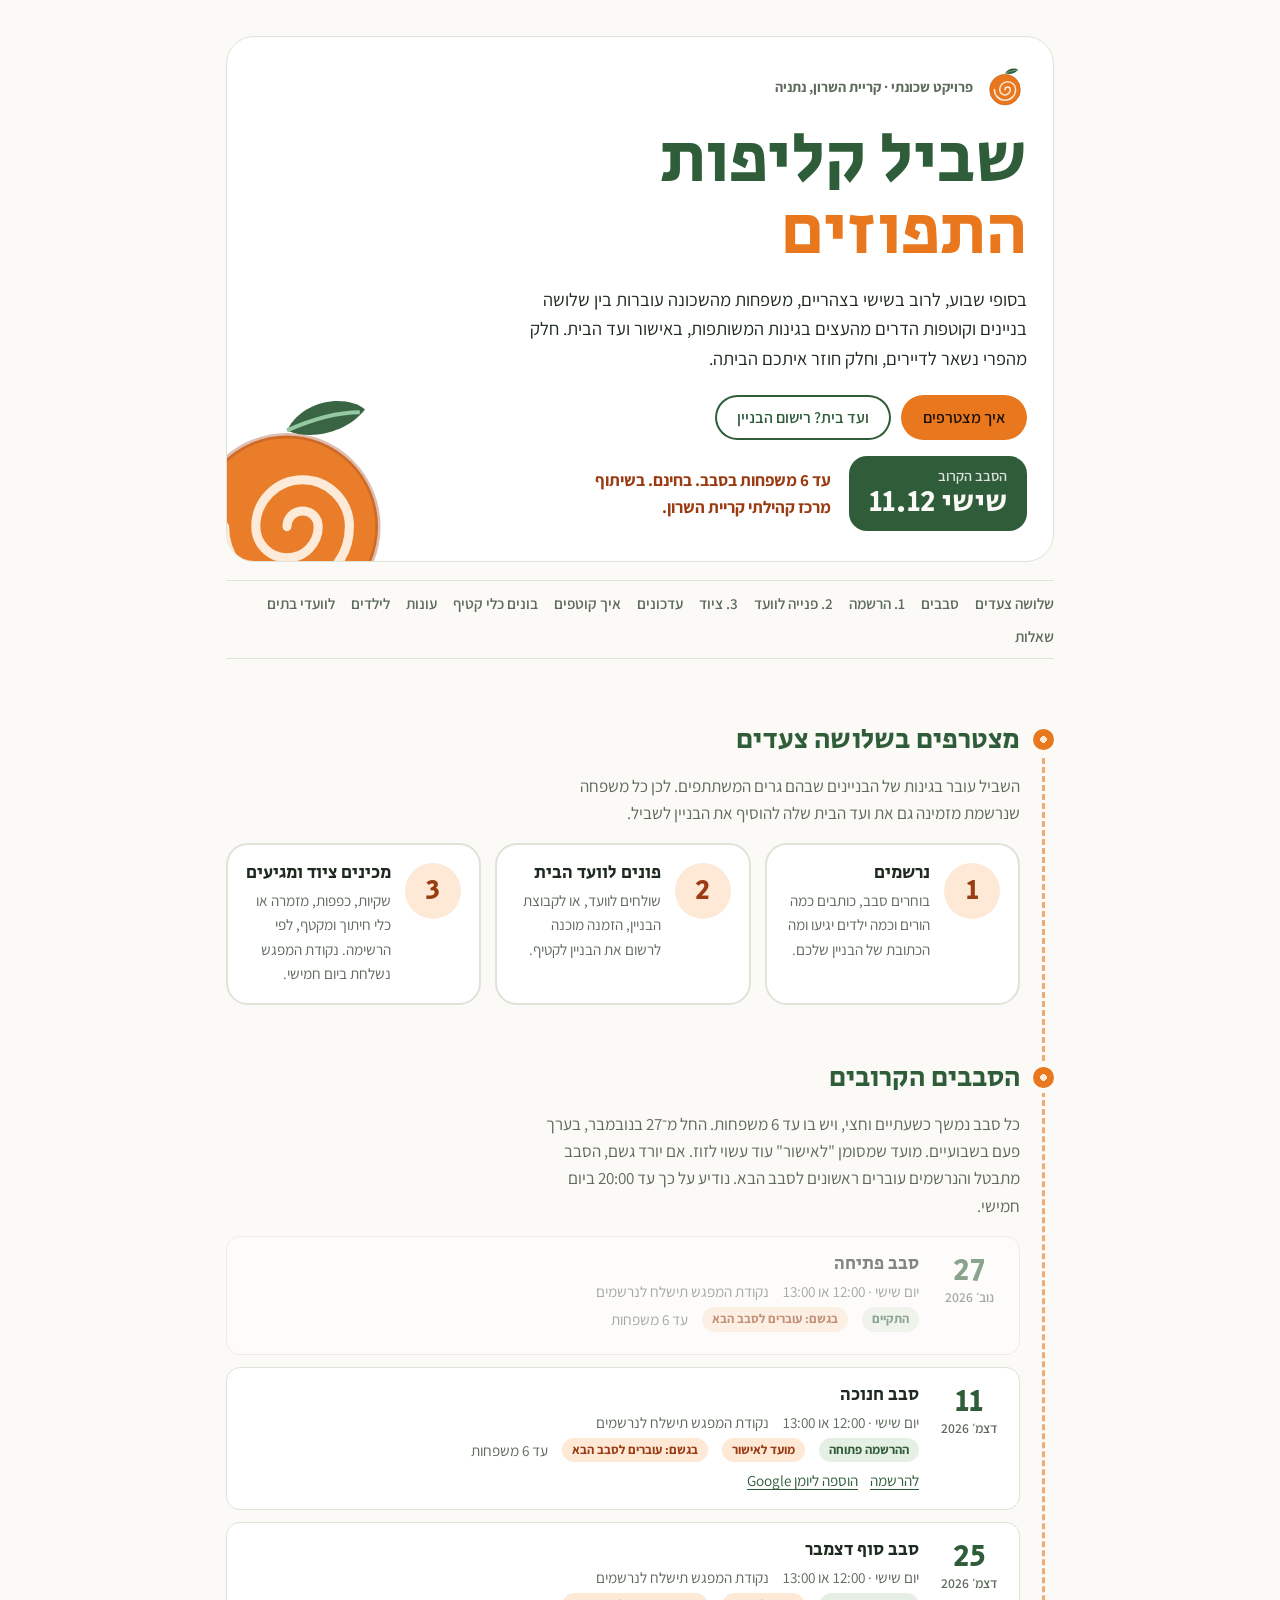
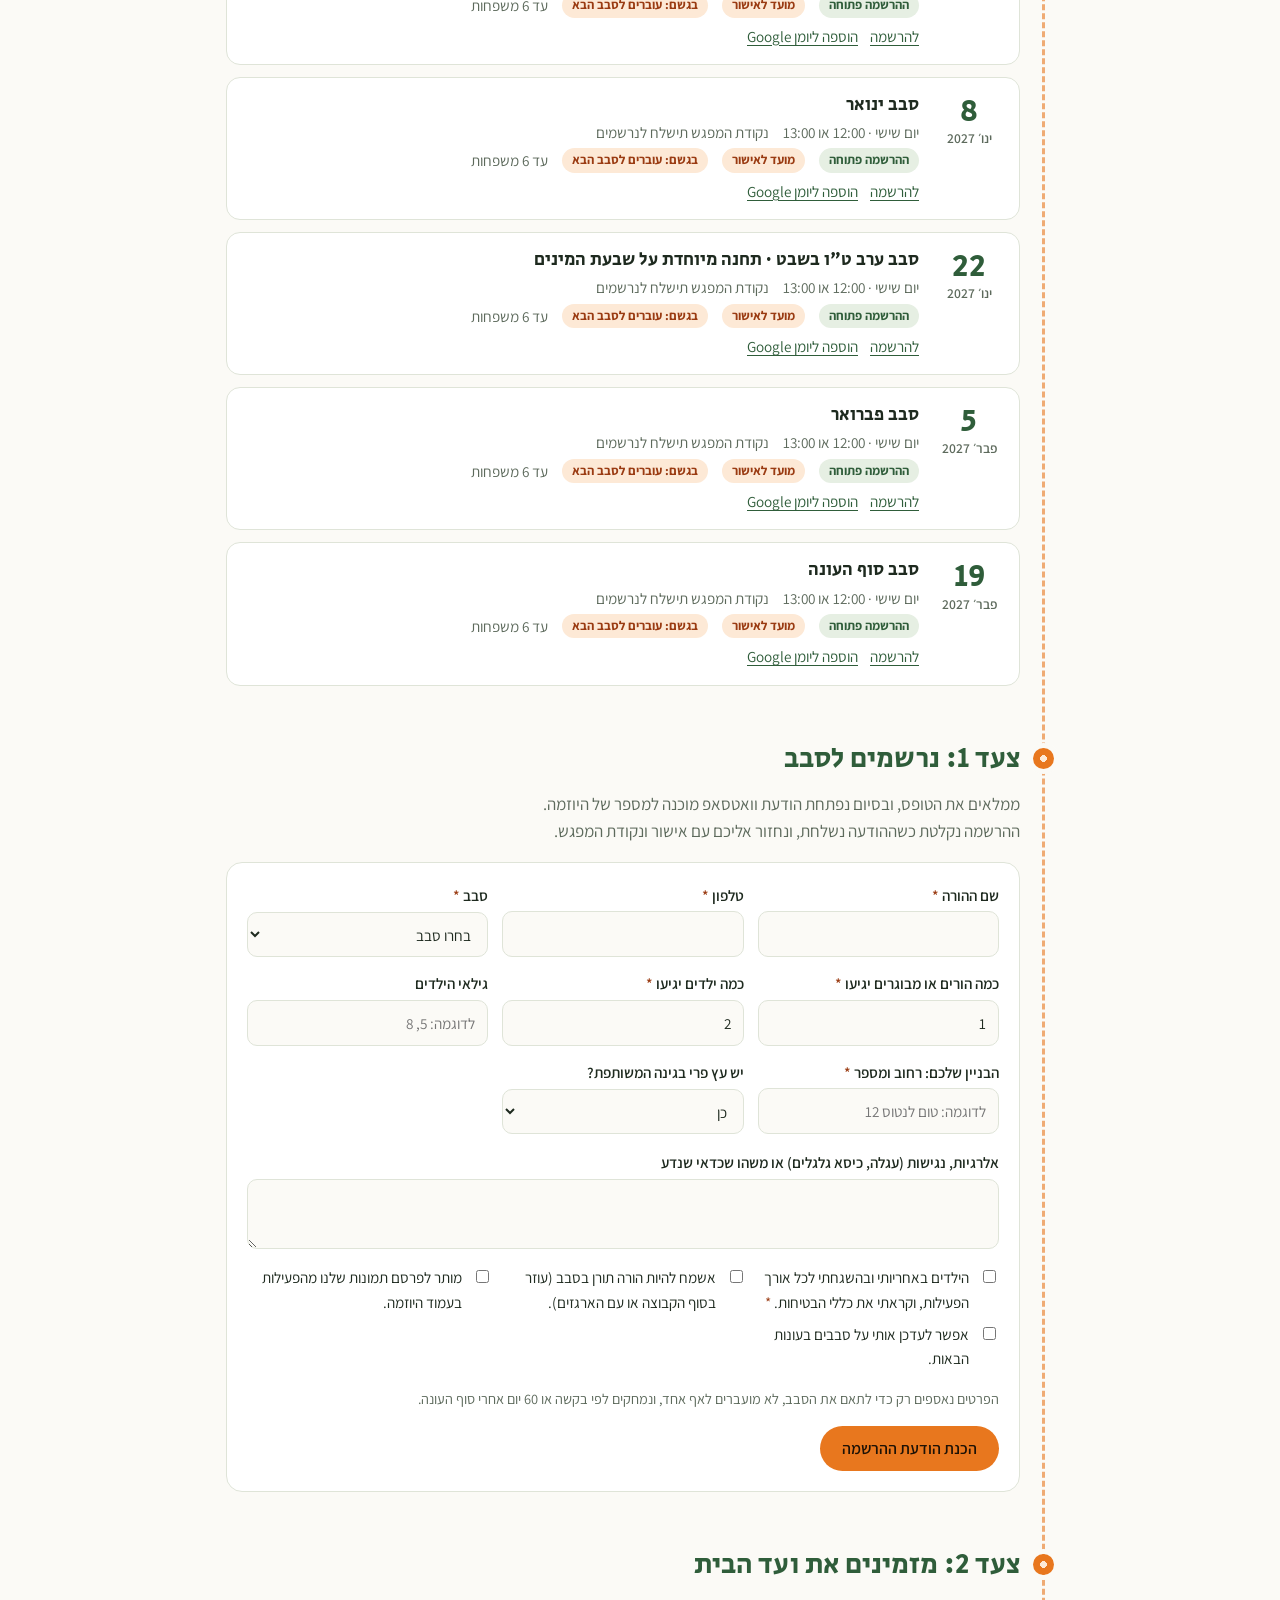
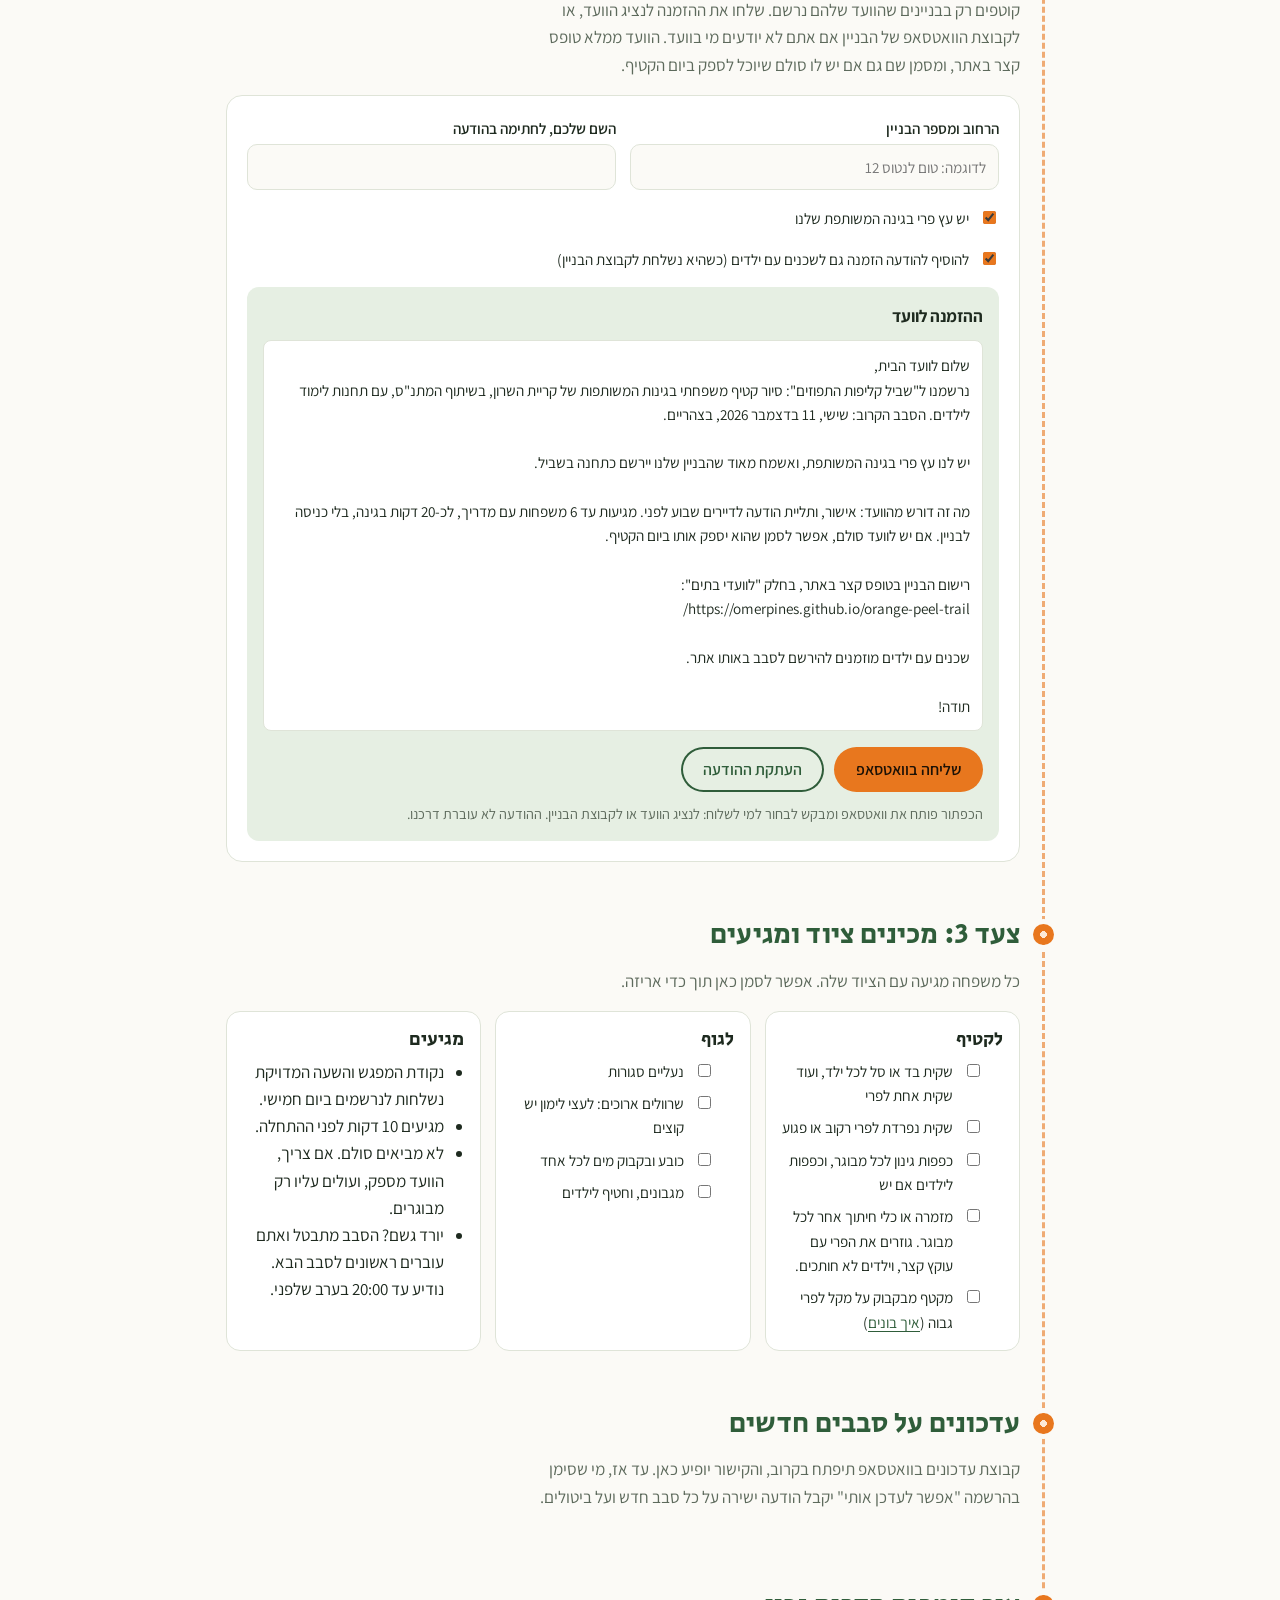
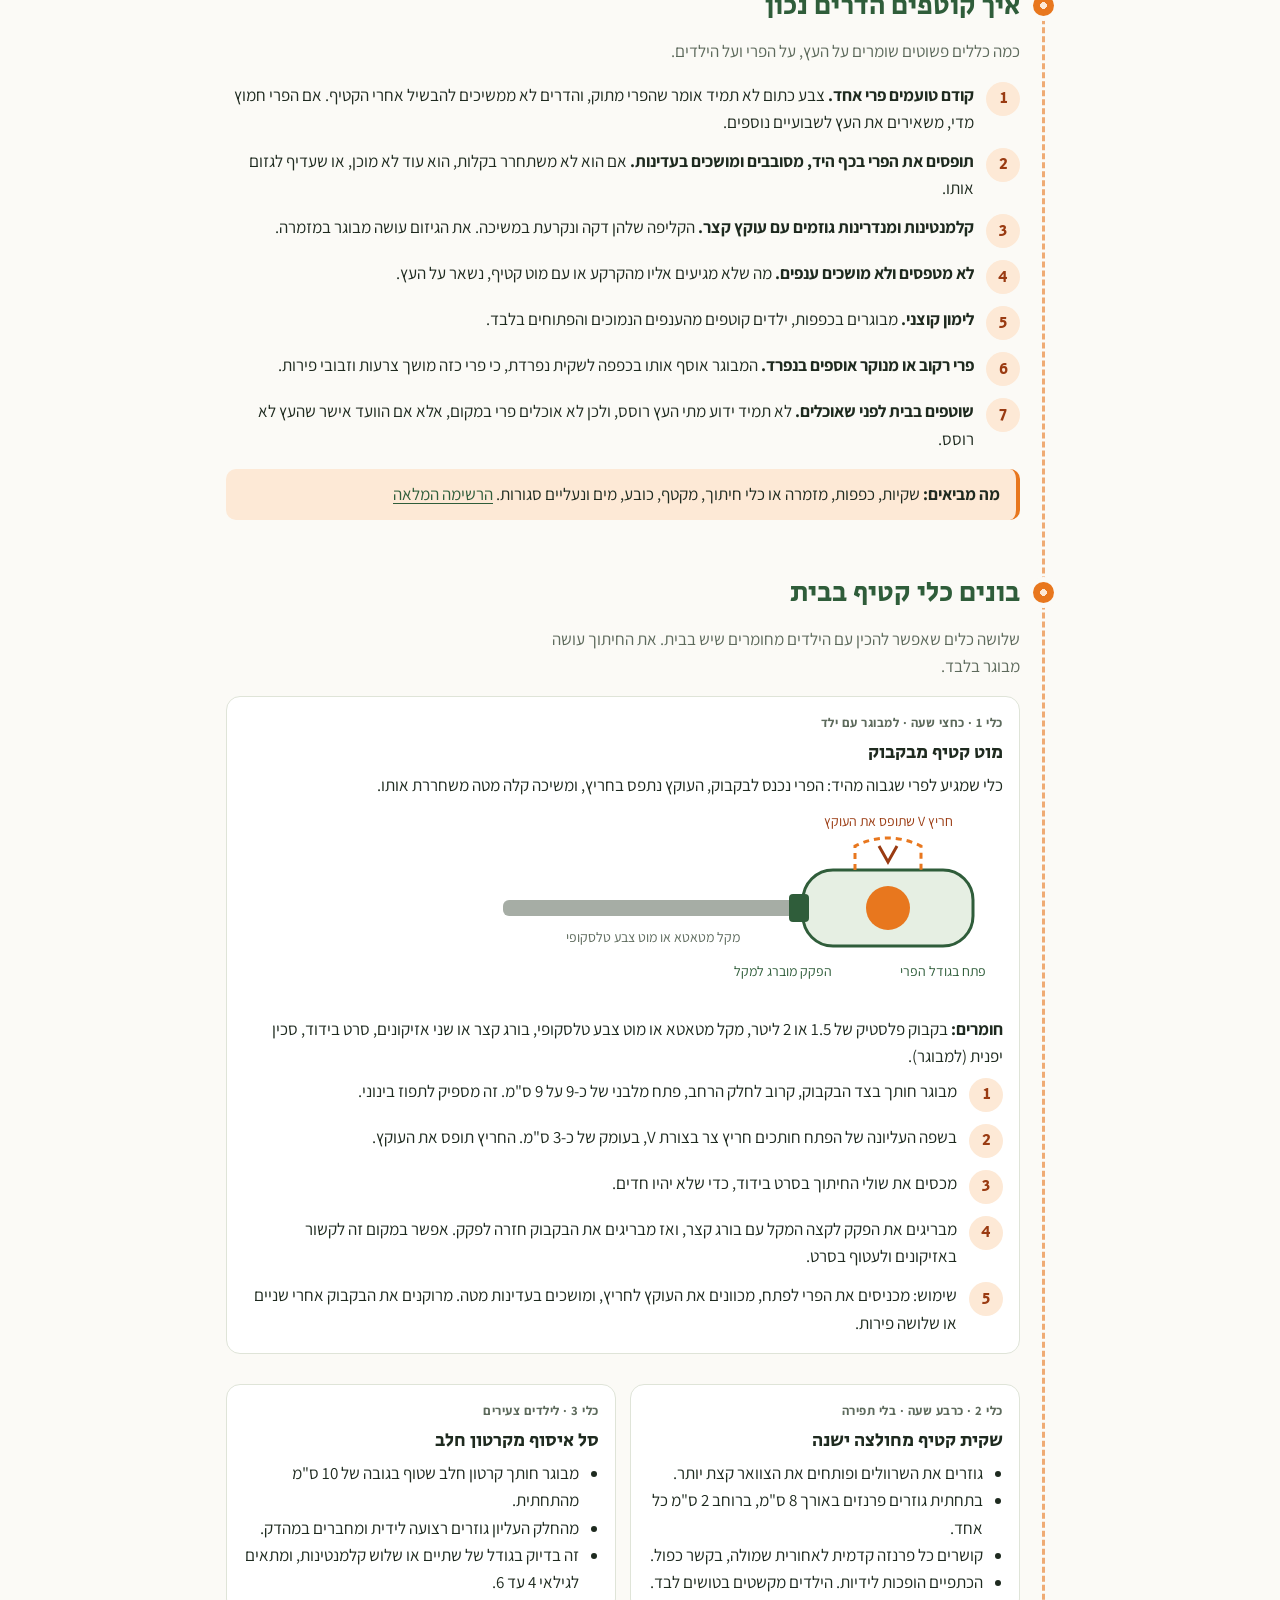
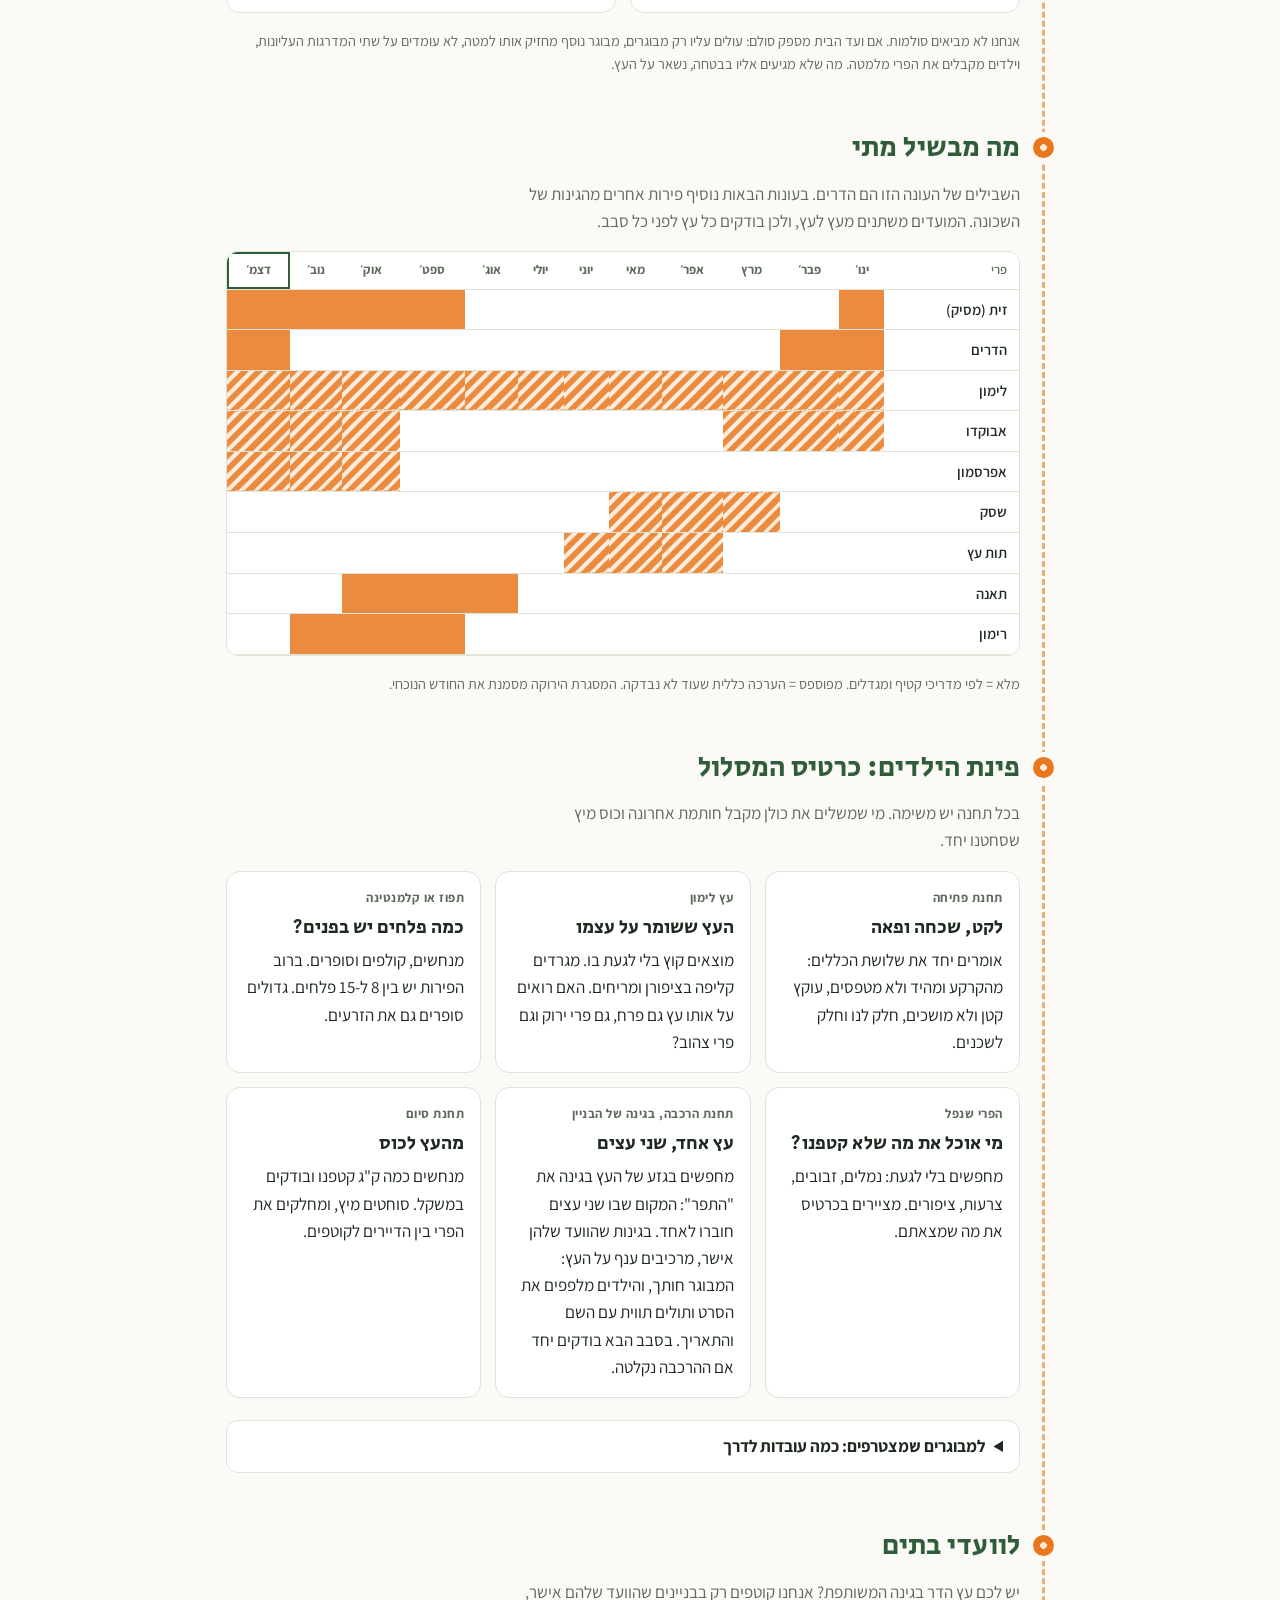
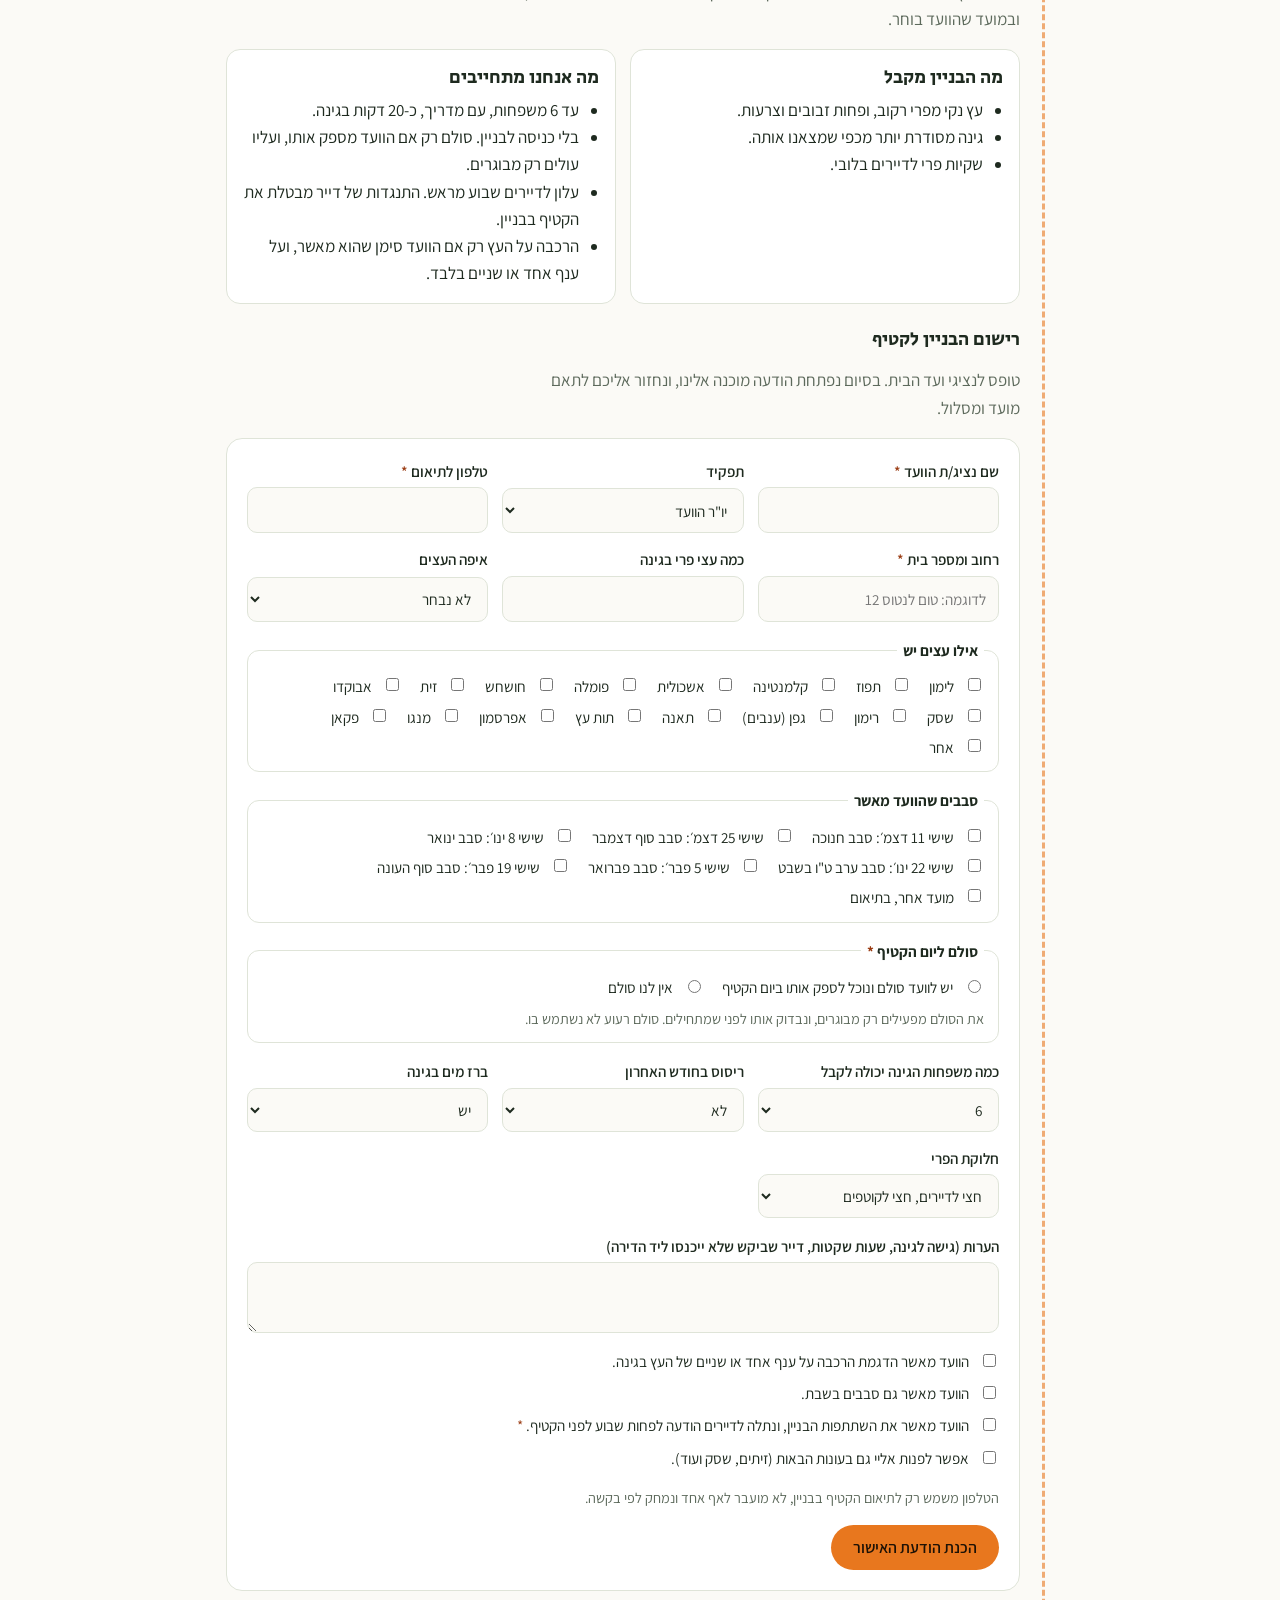
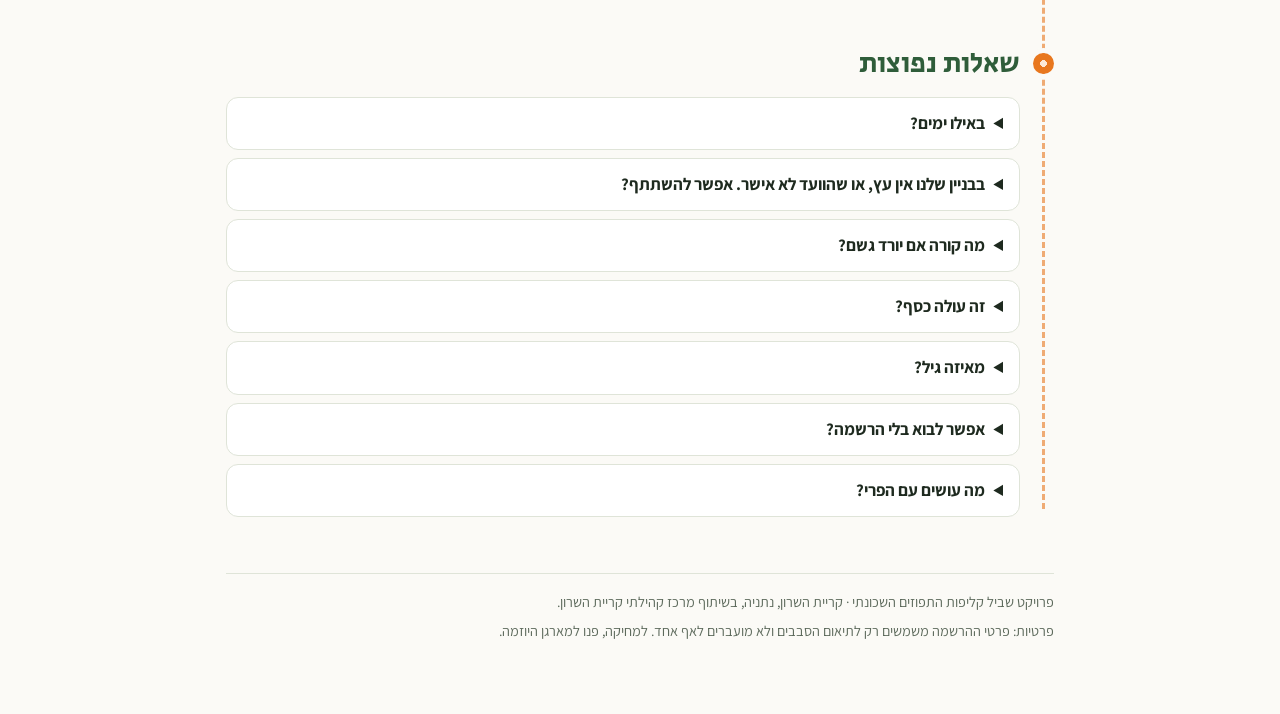
==== commit 9efd94a5: "Save sign-ups to Google Sheet, phone field, more tree types, up to 10 families Co-Authored-By: Claud" ====
--- a/index.html
+++ b/index.html
@@ -97,6 +97,7 @@
 .check input{width:auto;margin-top:5px;accent-color:var(--peel)}
 .req{color:var(--warn)}
 [hidden]{display:none!important}
+.hp{position:absolute;width:1px;height:1px;padding:0;margin:0;border:0;overflow:hidden;clip-path:inset(50%);opacity:0;pointer-events:none}
 .note{font-size:.9rem;color:var(--muted)}
 .out{border-radius:12px;background:var(--leaf-soft);padding:16px;display:grid;gap:10px}
 .out pre{white-space:pre-wrap;overflow-wrap:anywhere;margin:0;font:inherit;font-size:.95rem;background:var(--surface);border-radius:8px;padding:12px;border:1px solid var(--line)}
@@ -187,8 +188,10 @@
   <h2>צעד 1: נרשמים לסבב</h2>
   <p class="sub">ממלאים את הטופס, ובסיום נפתחת הודעת וואטסאפ מוכנה למספר של היוזמה. ההרשמה נקלטת כשההודעה נשלחת, ונחזור אליכם עם אישור ונקודת המפגש.</p>
   <form id="regForm" novalidate>
+    <input type="text" id="fWeb" name="website" tabindex="-1" autocomplete="off" aria-hidden="true" class="hp">
     <div class="grid2">
       <label for="fName"><span>שם ההורה <span class="req">*</span></span><input id="fName" autocomplete="name" required></label>
+      <label for="fPhone"><span>טלפון <span class="req">*</span></span><input id="fPhone" type="tel" inputmode="tel" autocomplete="tel"></label>
       <label for="fRound"><span>סבב <span class="req">*</span></span><select id="fRound" required></select></label>
       <label for="fAdults"><span>כמה הורים או מבוגרים יגיעו <span class="req">*</span></span><input id="fAdults" type="number" min="1" max="6" value="1" inputmode="numeric"></label>
       <label for="fKids"><span>כמה ילדים יגיעו <span class="req">*</span></span><input id="fKids" type="number" min="0" max="8" value="2" inputmode="numeric"></label>
@@ -203,11 +206,11 @@
       <label class="check" for="cPhoto"><input type="checkbox" id="cPhoto"><span>מותר לפרסם תמונות שלנו מהפעילות בעמוד היוזמה.</span></label>
       <label class="check" for="cUpd"><input type="checkbox" id="cUpd"><span>אפשר לעדכן אותי על סבבים בעונות הבאות.</span></label>
     </div>
-    <p class="note">הפרטים נאספים רק כדי לתאם את הסבב, לא מועברים לאף אחד, ונמחקים לפי בקשה או 60 יום אחרי סוף העונה. האתר עצמו לא שומר את מה שהוקלד: הפרטים מגיעים אלינו רק בהודעה שאתם שולחים.</p>
+    <p class="note" id="famPrivacy">הפרטים נאספים רק כדי לתאם את הסבב, לא מועברים לאף אחד, ונמחקים לפי בקשה או 60 יום אחרי סוף העונה.</p>
     <p class="err" id="formErr" hidden></p>
     <div><button class="btn primary" type="submit">הכנת הודעת ההרשמה</button></div>
     <div class="out" id="out" hidden>
-      <strong>ההודעה מוכנה. שלב אחרון: לשלוח אותה.</strong>
+      <strong id="outHead">ההודעה מוכנה. שלב אחרון: לשלוח אותה.</strong>
       <pre id="msg"></pre>
       <div class="cta-row">
         <a class="btn primary" id="waLink" href="#" target="_blank" rel="noopener">שליחה בוואטסאפ</a>
@@ -380,6 +383,7 @@
   <h3 style="margin-top:8px">רישום הבניין לקטיף</h3>
   <p class="sub">טופס לנציגי ועד הבית. בסיום נפתחת הודעה מוכנה אלינו, ונחזור אליכם לתאם מועד ומסלול.</p>
   <form id="comForm" novalidate>
+    <input type="text" id="cWeb" name="website" tabindex="-1" autocomplete="off" aria-hidden="true" class="hp">
     <div class="grid2">
       <label for="cName"><span>שם נציג/ת הוועד <span class="req">*</span></span><input id="cName" autocomplete="name"></label>
       <label for="cRole">תפקיד<select id="cRole"><option>יו"ר הוועד</option><option>חבר/ת ועד</option><option>גזבר/ית</option><option>נציג/ה מטעם הוועד</option><option>חברת ניהול</option></select></label>
@@ -403,10 +407,10 @@
       <p class="note">את הסולם מפעילים רק מבוגרים, ונבדוק אותו לפני שמתחילים. סולם רעוע לא נשתמש בו.</p>
     </fieldset>
     <div class="grid2">
-      <label for="cMax">כמה משפחות הגינה יכולה לקבל<select id="cMax"><option>2</option><option>3</option><option selected>4</option><option>5</option><option>6</option></select></label>
+      <label for="cMax">כמה משפחות הגינה יכולה לקבל<select id="cMax"><option>2</option><option>3</option><option>4</option><option>5</option><option selected>6</option><option>7</option><option>8</option><option>9</option><option>10</option></select></label>
       <label for="cSpray">ריסוס בחודש האחרון<select id="cSpray"><option>לא</option><option>כן</option><option>לא יודע/ת</option></select></label>
       <label for="cTap">ברז מים בגינה<select id="cTap"><option>יש</option><option>אין</option></select></label>
-      <label for="cSplit">חלוקת הפרי<select id="cSplit"><option>חצי לדיירים, חצי לקוטפים</option><option>הכל לדיירים</option><option>הכל לקוטפים</option><option>נחליט יחד</option></select></label>
+      <label for="cSplit">חלוקת הפרי<select id="cSplit"><option>חצי לדיירים, חצי לקוטפים</option><option>הכל לקוטפים</option><option>נחליט יחד</option></select></label>
     </div>
     <label for="cNotes">הערות (גישה לגינה, שעות שקטות, דייר שביקש שלא ייכנסו ליד הדירה)<textarea id="cNotes" rows="2"></textarea></label>
     <div style="display:grid;gap:8px">
@@ -419,7 +423,7 @@
     <p class="err" id="cErr" hidden></p>
     <div><button class="btn primary" type="submit">הכנת הודעת האישור</button></div>
     <div class="out" id="cOut" hidden>
-      <strong>ההודעה מוכנה. שלב אחרון: לשלוח אותה.</strong>
+      <strong id="cOutHead">ההודעה מוכנה. שלב אחרון: לשלוח אותה.</strong>
       <pre id="cMsg"></pre>
       <div class="cta-row">
         <a class="btn primary" id="cWa" href="#" target="_blank" rel="noopener">שליחה בוואטסאפ</a>
@@ -447,7 +451,7 @@
 
 <footer>
   <p>פרויקט שביל קליפות התפוזים השכונתי · קריית השרון, נתניה, בשיתוף מרכז קהילתי קריית השרון.</p>
-  <p>פרטיות: האתר לא שומר מידע. פרטי ההרשמה מגיעים אלינו רק בהודעה שאתם שולחים, ומשמשים לתיאום הסבב בלבד. למחיקה, שלחו "מחיקה" לאותו מספר.</p>
+  <p id="footPrivacy">פרטיות: פרטי ההרשמה משמשים רק לתיאום הסבבים ולא מועברים לאף אחד. למחיקה, פנו למארגן היוזמה.</p>
 </footer>
 </div>
 
@@ -456,6 +460,7 @@
 const CONFIG = {
   waNumber: "",        // מספר הוואטסאפ של היוזמה בפורמט בינלאומי, בלי + ובלי מקפים. לדוגמה: 972501234567
   channelUrl: "",      // קישור הזמנה לקהילת/קבוצת העדכונים בוואטסאפ (https://chat.whatsapp.com/...)
+  sheetUrl: "",        // כתובת ה-Web App של Apps Script שמחובר לגיליון (https://script.google.com/macros/s/.../exec)
   formUrl: "",         // אופציונלי: קישור לטופס Google במקום וואטסאפ
   siteUrl: "https://omerpines.github.io/orange-peel-trail/"  // הקישור לאתר שמופיע בהודעה לקבוצת הבניין
 };
@@ -540,12 +545,13 @@
 }
 
 const form=document.getElementById("regForm");
-form.addEventListener("submit",e=>{
+form.addEventListener("submit",async e=>{
   e.preventDefault();
   const v=id=>document.getElementById(id).value.trim(), ch=id=>document.getElementById(id).checked;
   const err=document.getElementById("formErr"); err.hidden=true;
   const miss=[];
   if(!v("fName"))miss.push("שם");
+  if(!v("fPhone"))miss.push("טלפון");
   if(!v("fRound"))miss.push("סבב");
   if(!(Number(v("fAdults"))>=1))miss.push("מספר מבוגרים");
   if(v("fKids")==="")miss.push("מספר ילדים");
@@ -557,6 +563,7 @@
     "הרשמה לשביל קליפות התפוזים",
     `סבב: ${fmt(parse(ev.date))} (${ev.id})`,
     `שם: ${v("fName")}`,
+    `טלפון: ${v("fPhone")}`,
     `מבוגרים: ${v("fAdults")||1} · ילדים: ${v("fKids")||0}${v("fAges")?" · גילאים: "+v("fAges"):""}`,
     `בניין: ${v("fStreet")} · עץ פרי בגינה: ${v("fTree")}`,
     v("fNotes")?`הערות: ${v("fNotes")}`:"",
@@ -568,15 +575,25 @@
   const text=lines.join("\n");
   document.getElementById("msg").textContent=text;
   const wa=document.getElementById("waLink"), note=document.getElementById("waNote");
+  const saved=await saveToSheet("family",{"שם ההורה":v("fName"),"טלפון":v("fPhone"),"סבב":ev.id,"תאריך הסבב":fmt(parse(ev.date)),"מבוגרים":v("fAdults")||"1","ילדים":v("fKids")||"0","גילאי הילדים":v("fAges"),"בניין":v("fStreet"),"עץ פרי בגינה":v("fTree"),"הערות":v("fNotes"),"אחריות הורים":"מאשר/ת","הורה תורן":ch("cVol")?"כן":"לא","אישור תמונות":ch("cPhoto")?"כן":"לא","עדכונים בעונות הבאות":ch("cUpd")?"כן":"לא"},v("fWeb"));
+  document.getElementById("outHead").textContent=saved?"נרשמתם! נחזור אליכם עם אישור ונקודת המפגש.":"ההודעה מוכנה. שלב אחרון: לשלוח אותה.";
   if(CONFIG.formUrl){wa.href=CONFIG.formUrl; wa.textContent="מעבר לטופס ההרשמה"; note.textContent="אפשר להעתיק את הפרטים מכאן לטופס."}
   else if(CONFIG.waNumber){wa.href=waUrl(text); wa.textContent="שליחה בוואטסאפ"; note.textContent="אם וואטסאפ לא נפתח, העתיקו את ההודעה ושלחו אותה ידנית."}
   else {wa.hidden=true; note.textContent="מספר הוואטסאפ של היוזמה יפורסם כאן בקרוב. בינתיים אפשר להעתיק את ההודעה."}
+  if(saved){wa.hidden=true; note.textContent="הפרטים נשמרו אצלנו. אפשר להעתיק אותם לעצמכם לתזכורת."}
   const sn=document.getElementById("sName"); if(!sn.value.trim())sn.value=v("fName").split(" ")[0];
   const sb=document.getElementById("sBld"); if(!sb.value.trim())sb.value=v("fStreet");
   document.getElementById("sTree").checked=v("fTree")!=="לא";
   renderShare();
   const out=document.getElementById("out"); out.hidden=false; out.scrollIntoView({behavior:"smooth",block:"nearest"});
 });
+async function saveToSheet(type,fields,hp){
+  if(!CONFIG.sheetUrl) return false;
+  try{
+    await fetch(CONFIG.sheetUrl,{method:"POST",mode:"no-cors",headers:{"Content-Type":"text/plain;charset=utf-8"},body:JSON.stringify({type,fields,website:hp})});
+    return true;
+  }catch(e){return false}
+}
 function wireCopy(btnId,preId){
   const b=document.getElementById(btnId), pre=document.getElementById(preId);
   b.addEventListener("click",()=>{
@@ -620,7 +637,7 @@
 document.getElementById("shareForm").addEventListener("submit",e=>e.preventDefault());
 
 /* --- טופס ועד הבית --- */
-const TREE_TYPES=["לימון","תפוז","קלמנטינה","אשכולית","פומלה","זית","אבוקדו","שסק","אחר"];
+const TREE_TYPES=["לימון","תפוז","קלמנטינה","אשכולית","פומלה","חושחש","זית","אבוקדו","שסק","רימון","גפן (ענבים)","תאנה","תות עץ","אפרסמון","מנגו","פקאן","אחר"];
 function buildOpts(boxId,name,items){
   const box=document.getElementById(boxId); box.textContent="";
   items.forEach((it,i)=>{
@@ -640,7 +657,7 @@
 document.querySelectorAll('input[name="ladder"]').forEach(r=>r.addEventListener("change",()=>{
   document.getElementById("ladderMore").hidden=!document.getElementById("lYes").checked;
 }));
-document.getElementById("comForm").addEventListener("submit",e=>{
+document.getElementById("comForm").addEventListener("submit",async e=>{
   e.preventDefault();
   const v=id=>document.getElementById(id).value.trim();
   const err=document.getElementById("cErr"); err.hidden=true;
@@ -675,6 +692,10 @@
   const text=lines.join("\n");
   document.getElementById("cMsg").textContent=text;
   setSend(document.getElementById("cWa"),document.getElementById("cWaNote"),text);
+  const ck=id=>document.getElementById(id).checked;
+  const saved=await saveToSheet("building",{"כתובת הבניין":v("cAddr"),"שם נציג הוועד":v("cName"),"תפקיד":v("cRole"),"טלפון":v("cPhone"),"עצים":types.join(", "),"מספר עצים":v("cTrees"),"מיקום העצים":v("cWhere"),"סבבים מאושרים":rounds.join(", "),"סולם":ladder.value==="yes"?"יש":"אין","סוג הסולם":ladder.value==="yes"?v("lType"):"","מדרגות או גובה":ladder.value==="yes"?v("lSteps"):"","משפחות בגינה (עד)":v("cMax"),"ריסוס בחודש האחרון":v("cSpray"),"ברז מים":v("cTap"),"חלוקת הפרי":v("cSplit"),"מאשרים הרכבה":ck("cGraft")?"כן":"לא","מאשרים שבת":ck("cShab")?"כן":"לא","אישור הוועד":"כן","פנייה בעונות הבאות":ck("cCUpd")?"כן":"לא","הערות":v("cNotes")},v("cWeb"));
+  document.getElementById("cOutHead").textContent=saved?"תודה! הבניין נרשם, ונחזור אליכם לתאם מועד ומסלול.":"ההודעה מוכנה. שלב אחרון: לשלוח אותה.";
+  if(saved){document.getElementById("cWa").hidden=true; document.getElementById("cWaNote").textContent="הפרטים נשמרו אצלנו."}
   const out=document.getElementById("cOut"); out.hidden=false; out.scrollIntoView({behavior:"smooth",block:"nearest"});
 });
 
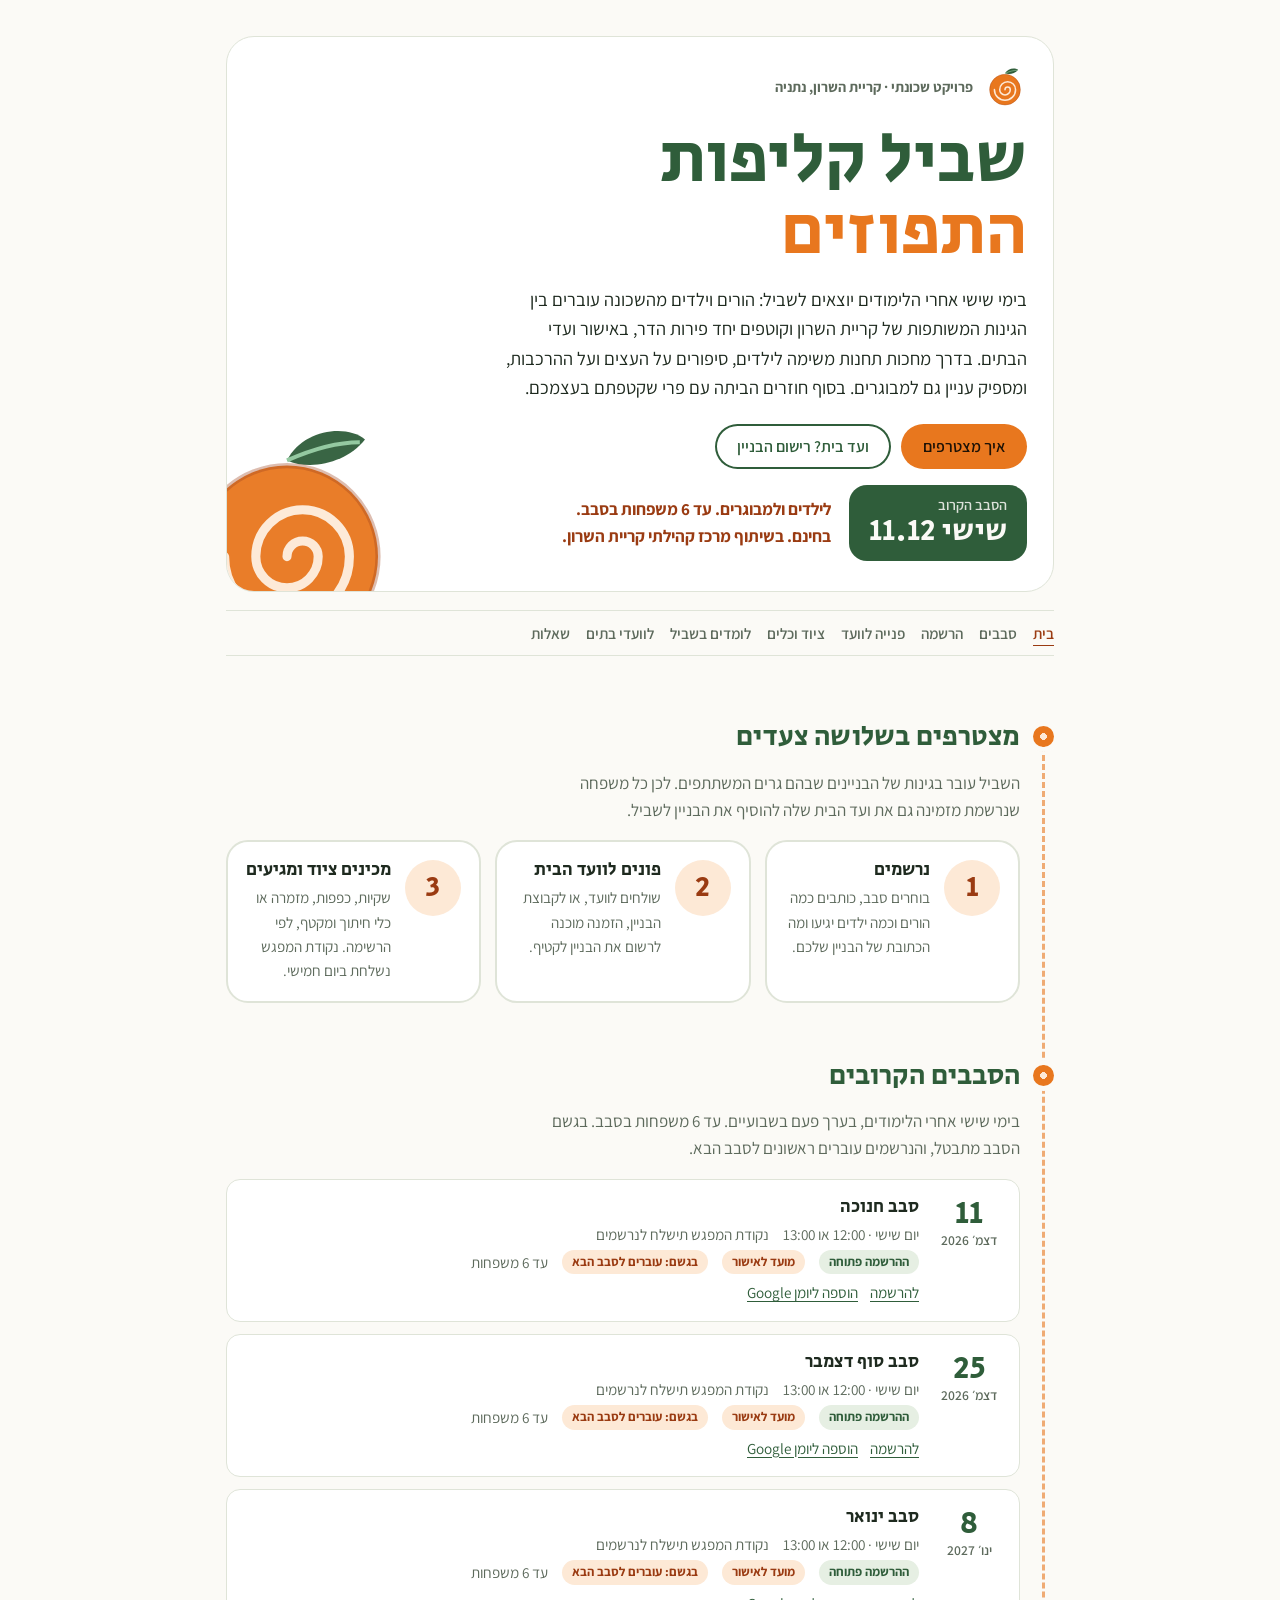
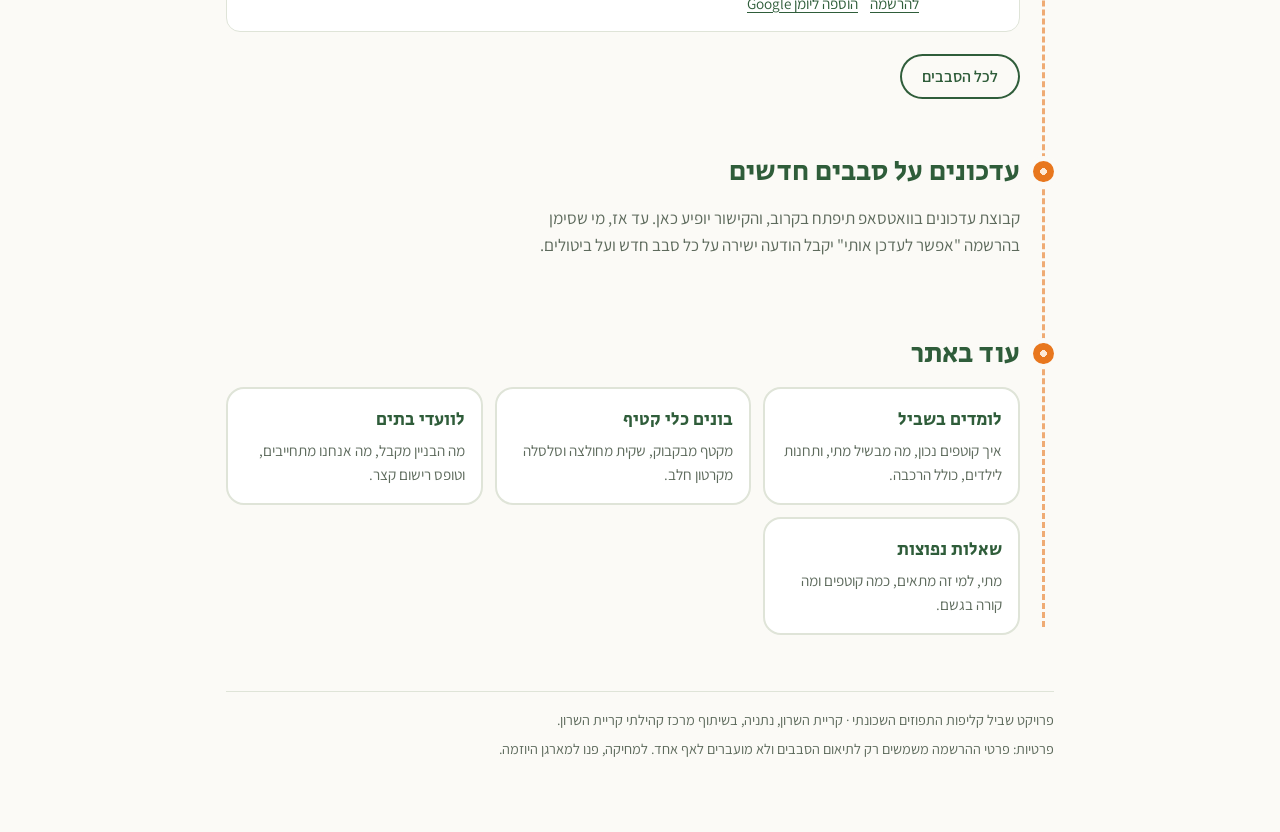
==== commit 09a5dac0: "Split site into home page and topic pages; Friday-after-school copy; 10 fruits per tree rule Co-Auth" ====
--- a/index.html
+++ b/index.html
@@ -3,271 +3,52 @@
 <head>
 <meta charset="utf-8">
 <meta name="viewport" content="width=device-width,initial-scale=1,viewport-fit=cover">
-<meta name="description" content="פרויקט שכונתי בקריית השרון, נתניה: קטיף משפחתי של פירות הדר בגינות המשותפות, באישור ועדי הבתים.">
+<title>שביל קליפות התפוזים</title>
+<meta name="description" content="בימי שישי אחרי הלימודים, הורים וילדים מקריית השרון קוטפים יחד פירות הדר בגינות המשותפות. בחינם, באישור ועדי הבתים.">
 <link rel="icon" href="icon.png">
 <meta property="og:title" content="שביל קליפות התפוזים">
-<meta property="og:description" content="קוטפים יחד הדרים בגינות המשותפות של קריית השרון. הסבב הראשון: שישי 27.11.">
+<meta property="og:description" content="בימי שישי אחרי הלימודים, הורים וילדים מקריית השרון קוטפים יחד פירות הדר בגינות המשותפות. בחינם, באישור ועדי הבתים.">
 <meta property="og:image" content="https://omerpines.github.io/orange-peel-trail/welcome.png">
 <meta property="og:url" content="https://omerpines.github.io/orange-peel-trail/">
 <meta property="og:type" content="website">
 <meta name="twitter:card" content="summary_large_image">
-<title>שביל קליפות התפוזים</title>
 <link rel="preconnect" href="https://fonts.googleapis.com">
 <link rel="preconnect" href="https://fonts.gstatic.com" crossorigin>
 <link rel="stylesheet" href="https://fonts.googleapis.com/css2?family=Secular+One&family=Assistant:wght@400;600;700&display=swap">
-<style>
-/* Layout: a single scrolling neighborhood guide, RTL, a peel-orange route line running down the start edge connecting the sections like stations on a trail */
-:root{
-  --bg:#fbfaf6; --surface:#ffffff; --ink:#1e2a1f; --muted:#5d6a5c; --line:#dfe4d8;
-  --leaf:#2f5d3a; --peel:#e8771e; --peel-soft:#fde9d6; --leaf-soft:#e6efe3;
-  --warn:#9a3b12;
-  --display:"Secular One","Assistant",system-ui,sans-serif;
-  --body:"Assistant",system-ui,"Segoe UI",Arial,sans-serif;
-}
-@media (prefers-color-scheme:dark){:root:not([data-theme="light"]){
-  --bg:#141a15; --surface:#1b231c; --ink:#eef2ea; --muted:#a9b5a6; --line:#2e3a2f;
-  --leaf:#8fc79c; --peel:#ff9a45; --peel-soft:#3a2614; --leaf-soft:#1f2e22; --warn:#ffb08a; color-scheme:dark}}
-:root[data-theme="dark"]{
-  --bg:#141a15; --surface:#1b231c; --ink:#eef2ea; --muted:#a9b5a6; --line:#2e3a2f;
-  --leaf:#8fc79c; --peel:#ff9a45; --peel-soft:#3a2614; --leaf-soft:#1f2e22; --warn:#ffb08a; color-scheme:dark}
-*{box-sizing:border-box}
-html{scroll-behavior:smooth}
-@media (prefers-reduced-motion:reduce){html{scroll-behavior:auto}}
-body{background:var(--bg);color:var(--ink);font-family:var(--body);font-size:17px;line-height:1.6;direction:rtl}
-.wrap{max-width:860px;margin:0 auto;padding-left:max(16px,env(safe-area-inset-left,0px));padding-right:max(16px,env(safe-area-inset-right,0px));padding-block:0 64px}
-h1,h2,h3{font-family:var(--display);font-weight:400;line-height:1.2;text-wrap:balance;margin:0}
-h2{font-size:1.75rem;color:var(--leaf)}
-h3{font-size:1.2rem}
-p{margin:0}
-a{color:var(--leaf);text-underline-offset:3px}
-a:focus-visible,button:focus-visible,input:focus-visible,select:focus-visible,textarea:focus-visible,summary:focus-visible{outline:3px solid var(--peel);outline-offset:2px}
-
-/* header */
-header{padding-block:28px 24px;display:grid;gap:18px}
-.hero{position:relative;overflow:hidden;background:var(--surface);border:1px solid var(--line);border-radius:28px;padding:28px 26px 30px;display:grid;gap:16px}
-.hero .big{position:absolute;inset-inline-end:-70px;bottom:-80px;width:260px;height:260px;opacity:.95;pointer-events:none}
-.hero > *:not(.big){position:relative}
-.brand{display:flex;align-items:center;gap:10px}
-.brand svg{width:44px;height:44px;flex:none}
-.eyebrow{font-size:.9rem;color:var(--muted);font-weight:700}
-h1{font-size:clamp(2.6rem,9vw,4.4rem);color:var(--leaf);line-height:1.02}
-h1 span{color:var(--peel);display:block}
-.datepill{display:inline-grid;background:var(--leaf);color:var(--bg);border-radius:18px;padding:12px 20px;justify-self:start;line-height:1.15}
-.datepill small{font-size:.9rem;opacity:.85;font-weight:600}
-.datepill b{font-family:var(--display);font-weight:400;font-size:1.9rem}
-.hero-row{display:flex;flex-wrap:wrap;gap:12px 18px;align-items:center}
-.hero-row .facts{color:var(--warn);font-weight:700;max-width:30ch}
-@media (max-width:480px){.hero{padding:22px 18px 26px}.hero .big{width:170px;height:170px;inset-inline-end:-60px;bottom:-60px}}
-.lead{font-size:1.15rem;max-width:58ch;color:var(--ink)}
-.cta-row{display:flex;flex-wrap:wrap;gap:10px;margin-top:6px}
-.btn{display:inline-flex;align-items:center;gap:8px;border:0;border-radius:999px;padding:12px 22px;font:600 1rem var(--body);cursor:pointer;text-decoration:none}
-.btn.primary{background:var(--peel);color:#1d1206}
-.btn.ghost{background:transparent;color:var(--leaf);box-shadow:inset 0 0 0 2px var(--leaf)}
-.btn[disabled]{opacity:.5;cursor:not-allowed}
-nav.toc{display:flex;flex-wrap:wrap;gap:8px 16px;font-size:.95rem;border-top:1px solid var(--line);border-bottom:1px solid var(--line);padding-block:10px}
-nav.toc a{text-decoration:none;color:var(--muted);font-weight:600}
-nav.toc a:hover{color:var(--leaf)}
-
-/* trail */
-.trail{position:relative;display:grid;gap:56px;margin-top:40px;padding-inline-start:34px}
-.trail::before{content:"";position:absolute;inset-inline-start:9px;top:8px;bottom:8px;border-inline-start:3px dashed var(--peel);opacity:.6}
-.stop{position:relative;display:grid;gap:16px;min-width:0}
-.stop::before{content:"";position:absolute;inset-inline-start:-34px;top:6px;width:21px;height:21px;border-radius:50%;background:radial-gradient(circle,var(--peel-soft) 0 22%,var(--peel) 24%);box-shadow:0 0 0 5px var(--bg)}
-.sub{color:var(--muted);max-width:62ch}
-
-/* events */
-.events{display:grid;gap:12px}
-.event{background:var(--surface);border:1px solid var(--line);border-radius:14px;padding:16px 18px;display:grid;grid-template-columns:auto 1fr;gap:6px 18px;align-items:start}
-.date{font-family:var(--display);text-align:center;min-width:64px;color:var(--leaf);line-height:1.1}
-.date b{display:block;font-size:2rem;font-weight:400}
-.date small{font-size:.85rem;color:var(--muted);font-family:var(--body);font-weight:600}
-.event h3{font-size:1.15rem}
-.meta{display:flex;flex-wrap:wrap;gap:6px 14px;color:var(--muted);font-size:.95rem}
-.chip{display:inline-block;font-size:.8rem;font-weight:700;padding:2px 10px;border-radius:999px;background:var(--leaf-soft);color:var(--leaf)}
-.chip.peel{background:var(--peel-soft);color:var(--warn)}
-.event .links{grid-column:2;display:flex;flex-wrap:wrap;gap:12px;font-size:.95rem}
-.past{opacity:.55}
-
-/* form */
-form{background:var(--surface);border:1px solid var(--line);border-radius:16px;padding:20px;display:grid;gap:16px}
-.grid2{display:grid;grid-template-columns:repeat(auto-fit,minmax(200px,1fr));gap:14px}
-label{display:grid;gap:4px;font-weight:600;font-size:.95rem}
-input,select,textarea{font:inherit;font-weight:400;padding:10px 12px;border-radius:10px;border:1px solid var(--line);background:var(--bg);color:var(--ink);width:100%}
-.check{display:flex;gap:10px;align-items:flex-start;font-weight:400}
-.check input{width:auto;margin-top:5px;accent-color:var(--peel)}
-.req{color:var(--warn)}
-[hidden]{display:none!important}
-.hp{position:absolute;width:1px;height:1px;padding:0;margin:0;border:0;overflow:hidden;clip-path:inset(50%);opacity:0;pointer-events:none}
-.note{font-size:.9rem;color:var(--muted)}
-.out{border-radius:12px;background:var(--leaf-soft);padding:16px;display:grid;gap:10px}
-.out pre{white-space:pre-wrap;overflow-wrap:anywhere;margin:0;font:inherit;font-size:.95rem;background:var(--surface);border-radius:8px;padding:12px;border:1px solid var(--line)}
-.err{color:var(--warn);font-weight:600}
-fieldset{border:1px solid var(--line);border-radius:12px;padding:12px 14px;margin:0;display:grid;gap:8px;min-width:0}
-legend{font-weight:700;padding:0 6px;font-size:.95rem}
-.opts{display:flex;flex-wrap:wrap;gap:6px 18px}
-.opts .check{align-items:center}
-.opts .check input{margin-top:0}
-.callout{border-inline-start:4px solid var(--peel);background:var(--peel-soft);border-radius:10px;padding:12px 14px}
-
-/* guides */
-.steps{counter-reset:s;display:grid;gap:12px;padding:0;margin:0;list-style:none}
-.steps li{counter-increment:s;display:grid;grid-template-columns:34px 1fr;gap:12px;align-items:start}
-.steps li::before{content:counter(s);font-family:var(--display);width:34px;height:34px;border-radius:50%;display:grid;place-items:center;background:var(--peel-soft);color:var(--warn)}
-.stepcards{display:grid;grid-template-columns:repeat(auto-fit,minmax(220px,1fr));gap:14px;counter-reset:st}
-.stepcard{counter-increment:st;background:var(--surface);border:2px solid var(--line);border-radius:22px;padding:18px;display:grid;grid-template-columns:56px 1fr;gap:4px 14px;align-content:start;text-decoration:none;color:var(--ink)}
-.stepcard::before{content:counter(st);grid-row:span 2;width:56px;height:56px;border-radius:50%;display:grid;place-items:center;background:var(--peel-soft);color:var(--warn);font-family:var(--display);font-size:1.8rem}
-.stepcard h3{font-size:1.1rem}
-.stepcard p{margin:0;color:var(--muted);font-size:.95rem}
-.stepcard:hover{border-color:var(--peel)}
-.gear{display:grid;gap:8px;padding:0;margin:0;list-style:none}
-.cards{display:grid;grid-template-columns:repeat(auto-fit,minmax(240px,1fr));gap:14px}
-.card{background:var(--surface);border:1px solid var(--line);border-radius:14px;padding:16px;display:grid;gap:8px;align-content:start}
-.card ul{margin:0;padding-inline-start:20px}
-.tag{font-size:.8rem;font-weight:700;color:var(--muted);letter-spacing:.04em}
-.callout{border-inline-start:4px solid var(--peel);background:var(--peel-soft);padding:12px 16px;border-radius:0 10px 10px 0}
-:root[dir] .callout{border-radius:10px}
-svg.diagram{width:100%;max-width:520px;height:auto;display:block}
-
-/* season table */
-.tablebox{overflow-x:auto;border:1px solid var(--line);border-radius:12px;background:var(--surface)}
-table{border-collapse:collapse;width:100%;min-width:620px;font-size:.92rem}
-th,td{padding:8px 6px;text-align:center;border-bottom:1px solid var(--line)}
-th:first-child,td:first-child{text-align:start;padding-inline-start:12px;white-space:nowrap;font-weight:600}
-thead th{font-weight:700;color:var(--muted);font-size:.8rem}
-td.on{background:var(--peel);opacity:.85}
-td.on.est{background:repeating-linear-gradient(135deg,var(--peel) 0 6px,var(--peel-soft) 6px 10px)}
-tr.now td.now, th.now{outline:2px solid var(--leaf);outline-offset:-2px}
-
-details{background:var(--surface);border:1px solid var(--line);border-radius:12px;padding:12px 16px}
-details+details{margin-top:8px}
-summary{cursor:pointer;font-weight:700}
-details p{margin-top:8px;color:var(--ink)}
-footer{margin-top:56px;border-top:1px solid var(--line);padding-top:16px;color:var(--muted);font-size:.9rem;display:grid;gap:6px}
-@media (max-width:480px){.trail{padding-inline-start:26px}.trail::before{inset-inline-start:5px}.stop::before{inset-inline-start:-26px;width:15px;height:15px}.event{grid-template-columns:1fr}.event .links{grid-column:1}.date{text-align:start;display:flex;gap:8px;align-items:baseline}}
-</style>
+<link rel="stylesheet" href="styles.css">
 </head>
 <body>
-
 <div class="wrap">
 <header>
-  <div class="hero">
+<div class="hero">
   <div class="big"><svg viewBox="0 0 200 200" aria-hidden="true"><path d="M100 38 C 112 14, 146 10, 160 22 C 146 40, 118 46, 100 38 Z" fill="#2f5d3a"/><path d="M100 38 C 118 30, 138 24, 156 24" stroke="#8fc79c" stroke-width="3" fill="none"/><circle cx="100" cy="112" r="70" fill="#e8771e"/><path d="M100 112 m-48 0 a48 48 0 1 0 96 0 a36 36 0 1 0 -72 0 a24 24 0 1 0 48 0 a12 12 0 1 0 -24 0" stroke="#fde9d6" stroke-width="7" fill="none" stroke-linecap="round"/><circle cx="100" cy="112" r="70" fill="none" stroke="#9a3b12" stroke-width="4" opacity=".35"/></svg></div>
   <div class="brand"><svg viewBox="0 0 200 200" aria-hidden="true"><path d="M100 38 C 112 14, 146 10, 160 22 C 146 40, 118 46, 100 38 Z" fill="#2f5d3a"/><path d="M100 38 C 118 30, 138 24, 156 24" stroke="#8fc79c" stroke-width="3" fill="none"/><circle cx="100" cy="112" r="70" fill="#e8771e"/><path d="M100 112 m-48 0 a48 48 0 1 0 96 0 a36 36 0 1 0 -72 0 a24 24 0 1 0 48 0 a12 12 0 1 0 -24 0" stroke="#fde9d6" stroke-width="7" fill="none" stroke-linecap="round"/><circle cx="100" cy="112" r="70" fill="none" stroke="#9a3b12" stroke-width="4" opacity=".35"/></svg><div class="eyebrow">פרויקט שכונתי · קריית השרון, נתניה</div></div>
   <h1>שביל קליפות <span>התפוזים</span></h1>
-  <p class="lead">בסופי שבוע, לרוב בשישי בצהריים, משפחות מהשכונה עוברות בין שלושה בניינים וקוטפות הדרים מהעצים בגינות המשותפות, באישור ועד הבית. חלק מהפרי נשאר לדיירים, וחלק חוזר איתכם הביתה.</p>
+  <p class="lead">בימי שישי אחרי הלימודים יוצאים לשביל: הורים וילדים מהשכונה עוברים בין הגינות המשותפות של קריית השרון וקוטפים יחד פירות הדר, באישור ועדי הבתים. בדרך מחכות תחנות משימה לילדים, סיפורים על העצים ועל ההרכבות, ומספיק עניין גם למבוגרים. בסוף חוזרים הביתה עם פרי שקטפתם בעצמכם.</p>
   <div class="cta-row">
-    <a class="btn primary" href="#join">איך מצטרפים</a>
-    <a class="btn ghost" href="#committees">ועד בית? רישום הבניין</a>
+    <a class="btn primary" href="index.html#join">איך מצטרפים</a>
+    <a class="btn ghost" href="committees.html">ועד בית? רישום הבניין</a>
   </div>
-  <div class="hero-row"><div class="datepill" id="nextPill"><small>הסבב הקרוב</small><b id="nextDate"></b></div><div class="facts">עד 6 משפחות בסבב. בחינם. בשיתוף מרכז קהילתי קריית השרון.</div></div>
+  <div class="hero-row"><div class="datepill" id="nextPill"><small>הסבב הקרוב</small><b id="nextDate"></b></div><div class="facts">לילדים ולמבוגרים. עד 6 משפחות בסבב. בחינם. בשיתוף מרכז קהילתי קריית השרון.</div></div>
   </div>
-  <nav class="toc" aria-label="תוכן העמוד">
-    <a href="#join">שלושה צעדים</a><a href="#events">סבבים</a><a href="#register">1. הרשמה</a><a href="#share">2. פנייה לוועד</a><a href="#gear">3. ציוד</a><a href="#updates">עדכונים</a><a href="#how">איך קוטפים</a><a href="#build">בונים כלי קטיף</a><a href="#seasons">עונות</a><a href="#kids">לילדים</a><a href="#committees">לוועדי בתים</a><a href="#faq">שאלות</a>
-  </nav>
+<nav class="toc" aria-label="ניווט באתר"><a href="index.html" aria-current="page">בית</a><a href="rounds.html">סבבים</a><a href="register.html">הרשמה</a><a href="invite.html">פנייה לוועד</a><a href="gear.html">ציוד וכלים</a><a href="learn.html">לומדים בשביל</a><a href="committees.html">לוועדי בתים</a><a href="faq.html">שאלות</a></nav>
 </header>
-
 <main class="trail">
-
 <section class="stop" id="join">
   <h2>מצטרפים בשלושה צעדים</h2>
   <p class="sub">השביל עובר בגינות של הבניינים שבהם גרים המשתתפים. לכן כל משפחה שנרשמת מזמינה גם את ועד הבית שלה להוסיף את הבניין לשביל.</p>
   <div class="stepcards">
-    <a class="stepcard" href="#register"><h3>נרשמים</h3><p>בוחרים סבב, כותבים כמה הורים וכמה ילדים יגיעו ומה הכתובת של הבניין שלכם.</p></a>
-    <a class="stepcard" href="#share"><h3>פונים לוועד הבית</h3><p>שולחים לוועד, או לקבוצת הבניין, הזמנה מוכנה לרשום את הבניין לקטיף.</p></a>
-    <a class="stepcard" href="#gear"><h3>מכינים ציוד ומגיעים</h3><p>שקיות, כפפות, מזמרה או כלי חיתוך ומקטף, לפי הרשימה. נקודת המפגש נשלחת ביום חמישי.</p></a>
+    <a class="stepcard" href="register.html"><h3>נרשמים</h3><p>בוחרים סבב, כותבים כמה הורים וכמה ילדים יגיעו ומה הכתובת של הבניין שלכם.</p></a>
+    <a class="stepcard" href="invite.html"><h3>פונים לוועד הבית</h3><p>שולחים לוועד, או לקבוצת הבניין, הזמנה מוכנה לרשום את הבניין לקטיף.</p></a>
+    <a class="stepcard" href="gear.html"><h3>מכינים ציוד ומגיעים</h3><p>שקיות, כפפות, מזמרה או כלי חיתוך ומקטף, לפי הרשימה. נקודת המפגש נשלחת ביום חמישי.</p></a>
   </div>
 </section>
 
 <section class="stop" id="events">
   <h2>הסבבים הקרובים</h2>
-  <p class="sub">כל סבב נמשך כשעתיים וחצי, ויש בו עד 6 משפחות. החל מ־27 בנובמבר, בערך פעם בשבועיים. מועד שמסומן "לאישור" עוד עשוי לזוז. אם יורד גשם, הסבב מתבטל והנרשמים עוברים ראשונים לסבב הבא. נודיע על כך עד 20:00 ביום חמישי.</p>
-  <div class="events" id="eventList"></div>
-</section>
-
-<section class="stop" id="register">
-  <h2>צעד 1: נרשמים לסבב</h2>
-  <p class="sub">ממלאים את הטופס, ובסיום נפתחת הודעת וואטסאפ מוכנה למספר של היוזמה. ההרשמה נקלטת כשההודעה נשלחת, ונחזור אליכם עם אישור ונקודת המפגש.</p>
-  <form id="regForm" novalidate>
-    <input type="text" id="fWeb" name="website" tabindex="-1" autocomplete="off" aria-hidden="true" class="hp">
-    <div class="grid2">
-      <label for="fName"><span>שם ההורה <span class="req">*</span></span><input id="fName" autocomplete="name" required></label>
-      <label for="fPhone"><span>טלפון <span class="req">*</span></span><input id="fPhone" type="tel" inputmode="tel" autocomplete="tel"></label>
-      <label for="fRound"><span>סבב <span class="req">*</span></span><select id="fRound" required></select></label>
-      <label for="fAdults"><span>כמה הורים או מבוגרים יגיעו <span class="req">*</span></span><input id="fAdults" type="number" min="1" max="6" value="1" inputmode="numeric"></label>
-      <label for="fKids"><span>כמה ילדים יגיעו <span class="req">*</span></span><input id="fKids" type="number" min="0" max="8" value="2" inputmode="numeric"></label>
-      <label for="fAges">גילאי הילדים<input id="fAges" placeholder="לדוגמה: 5, 8"></label>
-      <label for="fStreet"><span>הבניין שלכם: רחוב ומספר <span class="req">*</span></span><input id="fStreet" placeholder="לדוגמה: טום לנטוס 12" autocomplete="address-line1"></label>
-      <label for="fTree">יש עץ פרי בגינה המשותפת?<select id="fTree"><option>כן</option><option>לא</option><option>לא בטוח/ה</option></select></label>
-    </div>
-    <label for="fNotes">אלרגיות, נגישות (עגלה, כיסא גלגלים) או משהו שכדאי שנדע<textarea id="fNotes" rows="2"></textarea></label>
-    <div class="grid2" style="gap:8px">
-      <label class="check" for="cResp"><input type="checkbox" id="cResp"><span>הילדים באחריותי ובהשגחתי לכל אורך הפעילות, וקראתי את כללי הבטיחות. <span class="req">*</span></span></label>
-      <label class="check" for="cVol"><input type="checkbox" id="cVol"><span>אשמח להיות הורה תורן בסבב (עוזר בסוף הקבוצה או עם הארגזים).</span></label>
-      <label class="check" for="cPhoto"><input type="checkbox" id="cPhoto"><span>מותר לפרסם תמונות שלנו מהפעילות בעמוד היוזמה.</span></label>
-      <label class="check" for="cUpd"><input type="checkbox" id="cUpd"><span>אפשר לעדכן אותי על סבבים בעונות הבאות.</span></label>
-    </div>
-    <p class="note" id="famPrivacy">הפרטים נאספים רק כדי לתאם את הסבב, לא מועברים לאף אחד, ונמחקים לפי בקשה או 60 יום אחרי סוף העונה.</p>
-    <p class="err" id="formErr" hidden></p>
-    <div><button class="btn primary" type="submit">הכנת הודעת ההרשמה</button></div>
-    <div class="out" id="out" hidden>
-      <strong id="outHead">ההודעה מוכנה. שלב אחרון: לשלוח אותה.</strong>
-      <pre id="msg"></pre>
-      <div class="cta-row">
-        <a class="btn primary" id="waLink" href="#" target="_blank" rel="noopener">שליחה בוואטסאפ</a>
-        <button class="btn ghost" type="button" id="copyBtn">העתקת ההודעה</button>
-      </div>
-      <p class="note" id="waNote"></p>
-      <div class="callout"><b>הצעד הבא: פונים לוועד הבית.</b> הכנו לכם הזמנה מוכנה לרשום את הבניין לקטיף. <a href="#share">לצעד 2</a></div>
-    </div>
-  </form>
-</section>
-
-<section class="stop" id="share">
-  <h2>צעד 2: מזמינים את ועד הבית</h2>
-  <p class="sub">קוטפים רק בבניינים שהוועד שלהם נרשם. שלחו את ההזמנה לנציג הוועד, או לקבוצת הוואטסאפ של הבניין אם אתם לא יודעים מי בוועד. הוועד ממלא טופס קצר באתר, ומסמן שם גם אם יש לו סולם שיוכל לספק ביום הקטיף.</p>
-  <form id="shareForm" novalidate>
-    <div class="grid2">
-      <label for="sBld">הרחוב ומספר הבניין<input id="sBld" placeholder="לדוגמה: טום לנטוס 12"></label>
-      <label for="sName">השם שלכם, לחתימה בהודעה<input id="sName" autocomplete="given-name"></label>
-    </div>
-    <label class="check" for="sTree"><input type="checkbox" id="sTree" checked><span>יש עץ פרי בגינה המשותפת שלנו</span></label>
-    <label class="check" for="sNb"><input type="checkbox" id="sNb" checked><span>להוסיף להודעה הזמנה גם לשכנים עם ילדים (כשהיא נשלחת לקבוצת הבניין)</span></label>
-    <div class="out">
-      <strong>ההזמנה לוועד</strong>
-      <pre id="sMsg"></pre>
-      <div class="cta-row">
-        <a class="btn primary" id="sWa" href="#" target="_blank" rel="noopener">שליחה בוואטסאפ</a>
-        <button class="btn ghost" type="button" id="sCopy">העתקת ההודעה</button>
-      </div>
-      <p class="note">הכפתור פותח את וואטסאפ ומבקש לבחור למי לשלוח: לנציג הוועד או לקבוצת הבניין. ההודעה לא עוברת דרכנו.</p>
-    </div>
-  </form>
-</section>
-
-<section class="stop" id="gear">
-  <h2>צעד 3: מכינים ציוד ומגיעים</h2>
-  <p class="sub">כל משפחה מגיעה עם הציוד שלה. אפשר לסמן כאן תוך כדי אריזה.</p>
-  <div class="cards">
-    <div class="card"><h3>לקטיף</h3><ul class="gear">
-      <li><label class="check"><input type="checkbox"><span>שקית בד או סל לכל ילד, ועוד שקית אחת לפרי</span></label></li>
-      <li><label class="check"><input type="checkbox"><span>שקית נפרדת לפרי רקוב או פגוע</span></label></li>
-      <li><label class="check"><input type="checkbox"><span>כפפות גינון לכל מבוגר, וכפפות לילדים אם יש</span></label></li>
-      <li><label class="check"><input type="checkbox"><span>מזמרה או כלי חיתוך אחר לכל מבוגר. גוזרים את הפרי עם עוקץ קצר, וילדים לא חותכים.</span></label></li>
-      <li><label class="check"><input type="checkbox"><span>מקטף מבקבוק על מקל לפרי גבוה (<a href="#build">איך בונים</a>)</span></label></li>
-    </ul></div>
-    <div class="card"><h3>לגוף</h3><ul class="gear">
-      <li><label class="check"><input type="checkbox"><span>נעליים סגורות</span></label></li>
-      <li><label class="check"><input type="checkbox"><span>שרוולים ארוכים: לעצי לימון יש קוצים</span></label></li>
-      <li><label class="check"><input type="checkbox"><span>כובע ובקבוק מים לכל אחד</span></label></li>
-      <li><label class="check"><input type="checkbox"><span>מגבונים, וחטיף לילדים</span></label></li>
-    </ul></div>
-    <div class="card"><h3>מגיעים</h3><ul>
-      <li>נקודת המפגש והשעה המדויקת נשלחות לנרשמים ביום חמישי.</li>
-      <li>מגיעים 10 דקות לפני ההתחלה.</li>
-      <li>לא מביאים סולם. אם צריך, הוועד מספק, ועולים עליו רק מבוגרים.</li>
-      <li>יורד גשם? הסבב מתבטל ואתם עוברים ראשונים לסבב הבא. נודיע עד 20:00 בערב שלפני.</li>
-    </ul></div>
-  </div>
+  <p class="sub">בימי שישי אחרי הלימודים, בערך פעם בשבועיים. עד 6 משפחות בסבב. בגשם הסבב מתבטל, והנרשמים עוברים ראשונים לסבב הבא.</p>
+  <div class="events" id="eventList" data-limit="3"></div>
+  <div class="cta-row"><a class="btn ghost" href="rounds.html">לכל הסבבים</a></div>
 </section>
 
 <section class="stop" id="updates">
@@ -276,432 +57,21 @@
   <div class="cta-row" id="updRow"></div>
 </section>
 
-<section class="stop" id="how">
-  <h2>איך קוטפים הדרים נכון</h2>
-  <p class="sub">כמה כללים פשוטים שומרים על העץ, על הפרי ועל הילדים.</p>
-  <ol class="steps">
-    <li><span><b>קודם טועמים פרי אחד.</b> צבע כתום לא תמיד אומר שהפרי מתוק, והדרים לא ממשיכים להבשיל אחרי הקטיף. אם הפרי חמוץ מדי, משאירים את העץ לשבועיים נוספים.</span></li>
-    <li><span><b>תופסים את הפרי בכף היד, מסובבים ומושכים בעדינות.</b> אם הוא לא משתחרר בקלות, הוא עוד לא מוכן, או שעדיף לגזום אותו.</span></li>
-    <li><span><b>קלמנטינות ומנדרינות גוזמים עם עוקץ קצר.</b> הקליפה שלהן דקה ונקרעת במשיכה. את הגיזום עושה מבוגר במזמרה.</span></li>
-    <li><span><b>לא מטפסים ולא מושכים ענפים.</b> מה שלא מגיעים אליו מהקרקע או עם מוט קטיף, נשאר על העץ.</span></li>
-    <li><span><b>לימון קוצני.</b> מבוגרים בכפפות, ילדים קוטפים מהענפים הנמוכים והפתוחים בלבד.</span></li>
-    <li><span><b>פרי רקוב או מנוקר אוספים בנפרד.</b> המבוגר אוסף אותו בכפפה לשקית נפרדת, כי פרי כזה מושך צרעות וזבובי פירות.</span></li>
-    <li><span><b>שוטפים בבית לפני שאוכלים.</b> לא תמיד ידוע מתי העץ רוסס, ולכן לא אוכלים פרי במקום, אלא אם הוועד אישר שהעץ לא רוסס.</span></li>
-  </ol>
-  <div class="callout"><b>מה מביאים:</b> שקיות, כפפות, מזמרה או כלי חיתוך, מקטף, כובע, מים ונעליים סגורות. <a href="#gear">הרשימה המלאה</a></div>
-</section>
-
-<section class="stop" id="build">
-  <h2>בונים כלי קטיף בבית</h2>
-  <p class="sub">שלושה כלים שאפשר להכין עם הילדים מחומרים שיש בבית. את החיתוך עושה מבוגר בלבד.</p>
-
-  <div class="card">
-    <span class="tag">כלי 1 · כחצי שעה · למבוגר עם ילד</span>
-    <h3>מוט קטיף מבקבוק</h3>
-    <p>כלי שמגיע לפרי שגבוה מהיד: הפרי נכנס לבקבוק, העוקץ נתפס בחריץ, ומשיכה קלה מטה משחררת אותו.</p>
-    <svg class="diagram" viewBox="0 0 520 200" role="img" aria-label="שרטוט: בקבוק פלסטיק מחובר לקצה מקל, עם פתח בצד וחריץ בצורת V בשפת הפתח">
-      <rect x="20" y="92" width="300" height="16" rx="6" fill="var(--muted)" opacity=".55"/>
-      <text x="170" y="134" text-anchor="middle" font-size="14" fill="var(--muted)">מקל מטאטא או מוט צבע טלסקופי</text>
-      <rect x="320" y="62" width="170" height="76" rx="30" fill="var(--leaf-soft)" stroke="var(--leaf)" stroke-width="3"/>
-      <rect x="306" y="86" width="20" height="28" rx="4" fill="var(--leaf)"/>
-      <path d="M372 62 L372 38 Q405 22 438 38 L438 62" fill="none" stroke="var(--peel)" stroke-width="3" stroke-dasharray="6 5"/>
-      <path d="M396 38 L405 54 L414 38" fill="none" stroke="var(--warn)" stroke-width="3"/>
-      <circle cx="405" cy="100" r="22" fill="var(--peel)"/>
-      <text x="405" y="18" text-anchor="middle" font-size="14" fill="var(--warn)">חריץ V שתופס את העוקץ</text>
-      <text x="460" y="168" text-anchor="middle" font-size="14" fill="var(--leaf)">פתח בגודל הפרי</text>
-      <text x="300" y="168" text-anchor="middle" font-size="14" fill="var(--leaf)">הפקק מוברג למקל</text>
-    </svg>
-    <p><b>חומרים:</b> בקבוק פלסטיק של 1.5 או 2 ליטר, מקל מטאטא או מוט צבע טלסקופי, בורג קצר או שני אזיקונים, סרט בידוד, סכין יפנית (למבוגר).</p>
-    <ol class="steps">
-      <li><span>מבוגר חותך בצד הבקבוק, קרוב לחלק הרחב, פתח מלבני של כ-9 על 9 ס"מ. זה מספיק לתפוז בינוני.</span></li>
-      <li><span>בשפה העליונה של הפתח חותכים חריץ צר בצורת V, בעומק של כ-3 ס"מ. החריץ תופס את העוקץ.</span></li>
-      <li><span>מכסים את שולי החיתוך בסרט בידוד, כדי שלא יהיו חדים.</span></li>
-      <li><span>מבריגים את הפקק לקצה המקל עם בורג קצר, ואז מבריגים את הבקבוק חזרה לפקק. אפשר במקום זה לקשור באזיקונים ולעטוף בסרט.</span></li>
-      <li><span>שימוש: מכניסים את הפרי לפתח, מכוונים את העוקץ לחריץ, ומושכים בעדינות מטה. מרוקנים את הבקבוק אחרי שניים או שלושה פירות.</span></li>
-    </ol>
-  </div>
-
-  <div class="cards" style="margin-top:14px">
-    <div class="card">
-      <span class="tag">כלי 2 · כרבע שעה · בלי תפירה</span>
-      <h3>שקית קטיף מחולצה ישנה</h3>
-      <ul>
-        <li>גוזרים את השרוולים ופותחים את הצוואר קצת יותר.</li>
-        <li>בתחתית גוזרים פרנזים באורך 8 ס"מ, ברוחב 2 ס"מ כל אחד.</li>
-        <li>קושרים כל פרנזה קדמית לאחורית שמולה, בקשר כפול.</li>
-        <li>הכתפיים הופכות לידיות. הילדים מקשטים בטושים לבד.</li>
-      </ul>
-    </div>
-    <div class="card">
-      <span class="tag">כלי 3 · לילדים צעירים</span>
-      <h3>סל איסוף מקרטון חלב</h3>
-      <ul>
-        <li>מבוגר חותך קרטון חלב שטוף בגובה של 10 ס"מ מהתחתית.</li>
-        <li>מהחלק העליון גוזרים רצועה לידית ומחברים במהדק.</li>
-        <li>זה בדיוק בגודל של שתיים או שלוש קלמנטינות, ומתאים לגילאי 4 עד 6.</li>
-      </ul>
-    </div>
-  </div>
-  <p class="note">אנחנו לא מביאים סולמות. אם ועד הבית מספק סולם: עולים עליו רק מבוגרים, מבוגר נוסף מחזיק אותו למטה, לא עומדים על שתי המדרגות העליונות, וילדים מקבלים את הפרי מלמטה. מה שלא מגיעים אליו בבטחה, נשאר על העץ.</p>
-</section>
-
-<section class="stop" id="seasons">
-  <h2>מה מבשיל מתי</h2>
-  <p class="sub">השבילים של העונה הזו הם הדרים. בעונות הבאות נוסיף פירות אחרים מהגינות של השכונה. המועדים משתנים מעץ לעץ, ולכן בודקים כל עץ לפני כל סבב.</p>
-  <div class="tablebox"><table id="seasonTable"></table></div>
-  <p class="note">מלא = לפי מדריכי קטיף ומגדלים. מפוספס = הערכה כללית שעוד לא נבדקה. המסגרת הירוקה מסמנת את החודש הנוכחי.</p>
-</section>
-
-<section class="stop" id="kids">
-  <h2>פינת הילדים: כרטיס המסלול</h2>
-  <p class="sub">בכל תחנה יש משימה. מי שמשלים את כולן מקבל חותמת אחרונה וכוס מיץ שסחטנו יחד.</p>
-  <div class="cards">
-    <div class="card"><span class="tag">תחנת פתיחה</span><h3>לקט, שכחה ופאה</h3><p>אומרים יחד את שלושת הכללים: מהקרקע ומהיד ולא מטפסים, עוקץ קטן ולא מושכים, חלק לנו וחלק לשכנים.</p></div>
-    <div class="card"><span class="tag">עץ לימון</span><h3>העץ ששומר על עצמו</h3><p>מוצאים קוץ בלי לגעת בו. מגרדים קליפה בציפורן ומריחים. האם רואים על אותו עץ גם פרח, גם פרי ירוק וגם פרי צהוב?</p></div>
-    <div class="card"><span class="tag">תפוז או קלמנטינה</span><h3>כמה פלחים יש בפנים?</h3><p>מנחשים, קולפים וסופרים. ברוב הפירות יש בין 8 ל-15 פלחים. גדולים סופרים גם את הזרעים.</p></div>
-    <div class="card"><span class="tag">הפרי שנפל</span><h3>מי אוכל את מה שלא קטפנו?</h3><p>מחפשים בלי לגעת: נמלים, זבובים, צרעות, ציפורים. מציירים בכרטיס את מה שמצאתם.</p></div>
-    <div class="card"><span class="tag">תחנת הרכבה, בגינה של הבניין</span><h3>עץ אחד, שני עצים</h3><p>מחפשים בגזע של העץ בגינה את "התפר": המקום שבו שני עצים חוברו לאחד. בגינות שהוועד שלהן אישר, מרכיבים ענף על העץ: המבוגר חותך, והילדים מלפפים את הסרט ותולים תווית עם השם והתאריך. בסבב הבא בודקים יחד אם ההרכבה נקלטה.</p></div>
-    <div class="card"><span class="tag">תחנת סיום</span><h3>מהעץ לכוס</h3><p>מנחשים כמה ק"ג קטפנו ובודקים במשקל. סוחטים מיץ, ומחלקים את הפרי בין הדיירים לקוטפים.</p></div>
-  </div>
-  <details style="margin-top:6px"><summary>למבוגרים שמצטרפים: כמה עובדות לדרך</summary>
-    <p>רוב עצי ההדר בגינות מורכבים על כנה של עץ אחר. לכן זרע מהפרי לא יגדל עץ זהה, ולפעמים צומחים מתחת לנקודת ההרכבה ענפים פראיים שהגנן מסיר.</p>
-    <p>זבוב פירות הים התיכון מטיל ביצים בפרי בשל. פרי שנשאר על העץ או על הקרקע מגדיל את האוכלוסייה ופוגע גם בעצים של השכנים. לכן קטיף וניקוי פרי נשור הם חלק מהטיפול בגינה.</p>
-    <p>מקור ההדרים בדרום-מזרח אסיה. האתרוג הוא מההדרים הראשונים שהגיעו לאזור שלנו. נתניה נוסדה ב-1929 על ידי אגודת בני בנימין. מכירים ותיקים בשכונה שזוכרים מה היה כאן לפני הבניינים? ספרו לנו.</p>
-    <p><b>על ההרכבה.</b> בהרכבה מחברים ענף או ניצן של זן אחד (הרוכב) לגזע ולשורשים של עץ אחר (הכנה), והם מתאחים לעץ אחד. הכנה נותנת שורשים חזקים ועמידות לקרקע ולמחלות, והרוכב נותן את הפרי. החושחש (תפוז חמוץ) שימש במשך שנים ככנה מרכזית להדרים בעולם, והיום משתמשים בו פחות בגלל רגישות לנגיף הטריסטזה. ענף שצומח מתחת לנקודת ההרכבה שייך לכנה, והפרי שלו יהיה שונה.</p>
-    <p><b>איפה מרכיבים.</b> רק על עצים בגינות שהוועד שלהן אישר הרכבה בטופס, ורק על ענף אחד או שניים, כדי שהעץ ימשיך לתת פרי כרגיל. את החיתוך עושה מבוגר בסכין הרכבה, והילדים לא חותכים. בחורף ההרכבה נקלטת פחות טוב מאשר באביב, כשהקליפה נפרדת בקלות מהעץ, ולכן בחורף מתמקדים במציאת נקודות ההרכבה הקיימות ובהדגמה. עצי הרחוב שייכים לעירייה, ולא נוגעים בהם בלי אישור של מחלקת הגינון.</p>
-    <p>מצוות לקט, שכחה ופאה מופיעות בוויקרא י"ט, ט'-י' ובדברים כ"ד, י"ט-כ"א.</p>
-  </details>
-</section>
-
-<section class="stop" id="committees">
-  <h2>לוועדי בתים</h2>
-  <p class="sub">יש לכם עץ הדר בגינה המשותפת? אנחנו קוטפים רק בבניינים שהוועד שלהם אישר, ובמועד שהוועד בוחר.</p>
-  <div class="cards">
-    <div class="card"><h3>מה הבניין מקבל</h3><ul><li>עץ נקי מפרי רקוב, ופחות זבובים וצרעות.</li><li>גינה מסודרת יותר מכפי שמצאנו אותה.</li><li>שקיות פרי לדיירים בלובי.</li></ul></div>
-    <div class="card"><h3>מה אנחנו מתחייבים</h3><ul><li>עד 6 משפחות, עם מדריך, כ-20 דקות בגינה.</li><li>בלי כניסה לבניין. סולם רק אם הוועד מספק אותו, ועליו עולים רק מבוגרים.</li><li>עלון לדיירים שבוע מראש. התנגדות של דייר מבטלת את הקטיף בבניין.</li><li>הרכבה על העץ רק אם הוועד סימן שהוא מאשר, ועל ענף אחד או שניים בלבד.</li></ul></div>
-  </div>
-  <h3 style="margin-top:8px">רישום הבניין לקטיף</h3>
-  <p class="sub">טופס לנציגי ועד הבית. בסיום נפתחת הודעה מוכנה אלינו, ונחזור אליכם לתאם מועד ומסלול.</p>
-  <form id="comForm" novalidate>
-    <input type="text" id="cWeb" name="website" tabindex="-1" autocomplete="off" aria-hidden="true" class="hp">
-    <div class="grid2">
-      <label for="cName"><span>שם נציג/ת הוועד <span class="req">*</span></span><input id="cName" autocomplete="name"></label>
-      <label for="cRole">תפקיד<select id="cRole"><option>יו"ר הוועד</option><option>חבר/ת ועד</option><option>גזבר/ית</option><option>נציג/ה מטעם הוועד</option><option>חברת ניהול</option></select></label>
-      <label for="cPhone"><span>טלפון לתיאום <span class="req">*</span></span><input id="cPhone" type="tel" inputmode="tel" autocomplete="tel"></label>
-      <label for="cAddr"><span>רחוב ומספר בית <span class="req">*</span></span><input id="cAddr" placeholder="לדוגמה: טום לנטוס 12"></label>
-      <label for="cTrees">כמה עצי פרי בגינה<input id="cTrees" type="number" min="1" max="30" inputmode="numeric"></label>
-      <label for="cWhere">איפה העצים<select id="cWhere"><option value="">לא נבחר</option><option>בחזית הבניין</option><option>בחצר האחורית</option><option>בצד הבניין</option><option>בכמה מקומות</option></select></label>
-    </div>
-    <fieldset><legend>אילו עצים יש</legend><div class="opts" id="cTypes"></div></fieldset>
-    <fieldset><legend>סבבים שהוועד מאשר</legend><div class="opts" id="cRounds"></div></fieldset>
-    <fieldset>
-      <legend>סולם ליום הקטיף <span class="req">*</span></legend>
-      <div class="opts">
-        <label class="check" for="lYes"><input type="radio" name="ladder" id="lYes" value="yes"><span>יש לוועד סולם ונוכל לספק אותו ביום הקטיף</span></label>
-        <label class="check" for="lNo"><input type="radio" name="ladder" id="lNo" value="no"><span>אין לנו סולם</span></label>
-      </div>
-      <div class="grid2" id="ladderMore" hidden>
-        <label for="lType">סוג הסולם<select id="lType"><option>סולם עומד (משולש)</option><option>סולם נשען</option><option>שרפרף מדרגות</option><option>לא בטוח/ה</option></select></label>
-        <label for="lSteps">מספר מדרגות או גובה<input id="lSteps" placeholder="לדוגמה: 6 מדרגות, או 1.8 מטר"></label>
-      </div>
-      <p class="note">את הסולם מפעילים רק מבוגרים, ונבדוק אותו לפני שמתחילים. סולם רעוע לא נשתמש בו.</p>
-    </fieldset>
-    <div class="grid2">
-      <label for="cMax">כמה משפחות הגינה יכולה לקבל<select id="cMax"><option>2</option><option>3</option><option>4</option><option>5</option><option selected>6</option><option>7</option><option>8</option><option>9</option><option>10</option></select></label>
-      <label for="cSpray">ריסוס בחודש האחרון<select id="cSpray"><option>לא</option><option>כן</option><option>לא יודע/ת</option></select></label>
-      <label for="cTap">ברז מים בגינה<select id="cTap"><option>יש</option><option>אין</option></select></label>
-      <label for="cSplit">חלוקת הפרי<select id="cSplit"><option>חצי לדיירים, חצי לקוטפים</option><option>הכל לקוטפים</option><option>נחליט יחד</option></select></label>
-    </div>
-    <label for="cNotes">הערות (גישה לגינה, שעות שקטות, דייר שביקש שלא ייכנסו ליד הדירה)<textarea id="cNotes" rows="2"></textarea></label>
-    <div style="display:grid;gap:8px">
-      <label class="check" for="cGraft"><input type="checkbox" id="cGraft"><span>הוועד מאשר הדגמת הרכבה על ענף אחד או שניים של העץ בגינה.</span></label>
-      <label class="check" for="cShab"><input type="checkbox" id="cShab"><span>הוועד מאשר גם סבבים בשבת.</span></label>
-      <label class="check" for="cOk"><input type="checkbox" id="cOk"><span>הוועד מאשר את השתתפות הבניין, ונתלה לדיירים הודעה לפחות שבוע לפני הקטיף. <span class="req">*</span></span></label>
-      <label class="check" for="cCUpd"><input type="checkbox" id="cCUpd"><span>אפשר לפנות אליי גם בעונות הבאות (זיתים, שסק ועוד).</span></label>
-    </div>
-    <p class="note">הטלפון משמש רק לתיאום הקטיף בבניין, לא מועבר לאף אחד ונמחק לפי בקשה.</p>
-    <p class="err" id="cErr" hidden></p>
-    <div><button class="btn primary" type="submit">הכנת הודעת האישור</button></div>
-    <div class="out" id="cOut" hidden>
-      <strong id="cOutHead">ההודעה מוכנה. שלב אחרון: לשלוח אותה.</strong>
-      <pre id="cMsg"></pre>
-      <div class="cta-row">
-        <a class="btn primary" id="cWa" href="#" target="_blank" rel="noopener">שליחה בוואטסאפ</a>
-        <button class="btn ghost" type="button" id="cCopy">העתקת ההודעה</button>
-      </div>
-      <p class="note" id="cWaNote"></p>
-    </div>
-  </form>
-</section>
-
-<section class="stop" id="faq">
-  <h2>שאלות נפוצות</h2>
-  <div>
-    <details><summary>באילו ימים?</summary><p>בסופי שבוע, לרוב בשישי בצהריים. חלק גדול מהשכונה שומר שבת, ולכן סבב בשבת יתקיים רק בבניינים שהוועד שלהם אישר זאת במפורש, והמועד יופיע ברשימת הסבבים.</p></details>
-    <details><summary>בבניין שלנו אין עץ, או שהוועד לא אישר. אפשר להשתתף?</summary><p>כן. ההרשמה פתוחה לכל משפחה בשכונה, גם אם הבניין שלה לא תחנה בשביל. עדיין נשמח שתשלחו לוועד את ההזמנה, כי אולי יש עץ שלא שמתם לב אליו.</p></details>
-    <details><summary>מה קורה אם יורד גשם?</summary><p>הסבב מתבטל, ומי שנרשם עובר ראשון לסבב הבא. נודיע עד 20:00 בערב שלפני. גם אם הדשא בוצי מגשם בלילה שלפני, נדחה, כדי לא להרוס לשכנים את הגינה.</p></details>
-    <details><summary>זה עולה כסף?</summary><p>לא. הפעילות בחינם ומתקיימת בשיתוף מרכז קהילתי קריית השרון.</p></details>
-    <details><summary>מאיזה גיל?</summary><p>מגיל 4. ילדים קטנים יותר יכולים להצטרף במנשא או בעגלה, אבל המסלול כולל דשא ומדרכות.</p></details>
-    <details><summary>אפשר לבוא בלי הרשמה?</summary><p>לא. בכל גינה יש מקום לקבוצה קטנה, והוועד מאשר מספר משתתפים מסוים. אם הסבב מלא, נכניס אתכם לרשימת ההמתנה לסבב הבא.</p></details>
-    <details><summary>מה עושים עם הפרי?</summary><p>חצי לדיירי הבניין וחצי למשפחות הקוטפות. בכל בניין הוועד יכול לבחור חלוקה אחרת.</p></details>
+<section class="stop" id="more">
+  <h2>עוד באתר</h2>
+  <div class="morecards">
+    <a href="learn.html"><b>לומדים בשביל</b><span>איך קוטפים נכון, מה מבשיל מתי, ותחנות לילדים, כולל הרכבה.</span></a>
+    <a href="gear.html#build"><b>בונים כלי קטיף</b><span>מקטף מבקבוק, שקית מחולצה וסלסלה מקרטון חלב.</span></a>
+    <a href="committees.html"><b>לוועדי בתים</b><span>מה הבניין מקבל, מה אנחנו מתחייבים, וטופס רישום קצר.</span></a>
+    <a href="faq.html"><b>שאלות נפוצות</b><span>מתי, למי זה מתאים, כמה קוטפים ומה קורה בגשם.</span></a>
   </div>
 </section>
-
 </main>
-
 <footer>
   <p>פרויקט שביל קליפות התפוזים השכונתי · קריית השרון, נתניה, בשיתוף מרכז קהילתי קריית השרון.</p>
   <p id="footPrivacy">פרטיות: פרטי ההרשמה משמשים רק לתיאום הסבבים ולא מועברים לאף אחד. למחיקה, פנו למארגן היוזמה.</p>
 </footer>
 </div>
-
-<script>
-/* ===== הגדרות: לעדכן כאן ===== */
-const CONFIG = {
-  waNumber: "",        // מספר הוואטסאפ של היוזמה בפורמט בינלאומי, בלי + ובלי מקפים. לדוגמה: 972501234567
-  channelUrl: "",      // קישור הזמנה לקהילת/קבוצת העדכונים בוואטסאפ (https://chat.whatsapp.com/...)
-  sheetUrl: "",        // כתובת ה-Web App של Apps Script שמחובר לגיליון (https://script.google.com/macros/s/.../exec)
-  formUrl: "",         // אופציונלי: קישור לטופס Google במקום וואטסאפ
-  siteUrl: "https://omerpines.github.io/orange-peel-trail/"  // הקישור לאתר שמופיע בהודעה לקבוצת הבניין
-};
-const EVENTS = [ // status: open / tbc (מועד לאישור) / full. rain ריק = בגשם עוברים לסבב הבא
-  {id:"R1", date:"2026-11-27", time:"12:00 או 13:00", title:"סבב פתיחה", place:"נקודת המפגש תישלח לנרשמים", seats:6, status:"open"},
-  {id:"R2", date:"2026-12-11", time:"12:00 או 13:00", title:"סבב חנוכה", place:"נקודת המפגש תישלח לנרשמים", seats:6, status:"tbc"},
-  {id:"R3", date:"2026-12-25", time:"12:00 או 13:00", title:"סבב סוף דצמבר", place:"נקודת המפגש תישלח לנרשמים", seats:6, status:"tbc"},
-  {id:"R4", date:"2027-01-08", time:"12:00 או 13:00", title:"סבב ינואר", place:"נקודת המפגש תישלח לנרשמים", seats:6, status:"tbc"},
-  {id:"R5", date:"2027-01-22", time:"12:00 או 13:00", title:"סבב ערב ט\"ו בשבט", place:"נקודת המפגש תישלח לנרשמים", seats:6, status:"tbc", note:"תחנה מיוחדת על שבעת המינים"},
-  {id:"R6", date:"2027-02-05", time:"12:00 או 13:00", title:"סבב פברואר", place:"נקודת המפגש תישלח לנרשמים", seats:6, status:"tbc"},
-  {id:"R7", date:"2027-02-19", time:"12:00 או 13:00", title:"סבב סוף העונה", place:"נקודת המפגש תישלח לנרשמים", seats:6, status:"tbc"}
-];
-const SEASONS = [ // months 1..12, est = not verified
-  {name:"זית (מסיק)", m:[9,10,11,12,1], est:false},
-  {name:"הדרים", m:[12,1,2], est:false},
-  {name:"לימון", m:[1,2,3,4,5,6,7,8,9,10,11,12], est:true},
-  {name:"אבוקדו", m:[10,11,12,1,2,3], est:true},
-  {name:"אפרסמון", m:[10,11,12], est:true},
-  {name:"שסק", m:[3,4,5], est:true},
-  {name:"תות עץ", m:[4,5,6], est:true},
-  {name:"תאנה", m:[8,9,10], est:false},
-  {name:"רימון", m:[9,10,11], est:false}
-];
-/* ============================== */
-
-const HE_MONTHS=["ינו׳","פבר׳","מרץ","אפר׳","מאי","יוני","יולי","אוג׳","ספט׳","אוק׳","נוב׳","דצמ׳"];
-const HE_MONTHS_FULL=["בינואר","בפברואר","במרץ","באפריל","במאי","ביוני","ביולי","באוגוסט","בספטמבר","באוקטובר","בנובמבר","בדצמבר"];
-const DAYS=["ראשון","שני","שלישי","רביעי","חמישי","שישי","שבת"];
-const parse=s=>{const [y,m,d]=s.split("-").map(Number);return new Date(y,m-1,d)};
-const fmt=d=>`${DAYS[d.getDay()]}, ${d.getDate()} ${HE_MONTHS_FULL[d.getMonth()]} ${d.getFullYear()}`;
-const today=new Date(); today.setHours(0,0,0,0);
-
-function gcal(ev){
-  const d=parse(ev.date), pad=n=>String(n).padStart(2,"0");
-  const ymd=`${d.getFullYear()}${pad(d.getMonth()+1)}${pad(d.getDate())}`;
-  const p=new URLSearchParams({action:"TEMPLATE",text:"שביל קליפות התפוזים: "+ev.title,dates:`${ymd}T120000/${ymd}T150000`,ctz:"Asia/Jerusalem",details:`שעת התחלה: ${ev.time}. ${ev.rain?"בגשם הסבב עובר ל-"+fmt(parse(ev.rain))+".":"בגשם הסבב מתבטל, והנרשמים עוברים ראשונים לסבב הבא."}`,location:"קריית השרון, נתניה"});
-  return "https://calendar.google.com/calendar/render?"+p.toString();
-}
-
-function renderEvents(){
-  const list=document.getElementById("eventList"), sel=document.getElementById("fRound");
-  list.textContent=""; sel.textContent="";
-  const opt0=document.createElement("option"); opt0.value=""; opt0.textContent="בחרו סבב"; sel.append(opt0);
-  EVENTS.forEach(ev=>{
-    const d=parse(ev.date), past=d<today;
-    const el=document.createElement("article"); el.className="event"+(past?" past":"");
-    el.innerHTML=`<div class="date"><b>${d.getDate()}</b><small>${HE_MONTHS[d.getMonth()]} ${d.getFullYear()}</small></div>
-      <div style="display:grid;gap:4px;min-width:0"><h3></h3><div class="meta"><span>יום ${DAYS[d.getDay()]} · ${ev.time}</span><span class="pl"></span></div>
-      <div class="meta"><span class="chip">${past?"התקיים":(ev.status==="full"?"מלא, רשימת המתנה":"ההרשמה פתוחה")}</span>${!past&&ev.status==="tbc"?'<span class="chip peel">מועד לאישור</span>':""}<span class="chip peel">${ev.rain?"בגשם: "+parse(ev.rain).getDate()+" "+HE_MONTHS[parse(ev.rain).getMonth()]:"בגשם: עוברים לסבב הבא"}</span><span>עד ${ev.seats} משפחות</span></div></div>
-      <div class="links"></div>`;
-    el.querySelector("h3").textContent=ev.title+(ev.note?" · "+ev.note:"");
-    el.querySelector(".pl").textContent=ev.place;
-    if(!past){
-      const a=document.createElement("a"); a.href=gcal(ev); a.target="_blank"; a.rel="noopener"; a.textContent="הוספה ליומן Google";
-      const b=document.createElement("a"); b.href="#register"; b.textContent="להרשמה";
-      b.addEventListener("click",()=>{sel.value=ev.id});
-      el.querySelector(".links").append(b,a);
-      const o=document.createElement("option"); o.value=ev.id; o.textContent=`${fmt(d)} · ${ev.title}`; sel.append(o);
-    }
-    list.append(el);
-  });
-}
-
-function renderSeasons(){
-  const t=document.getElementById("seasonTable"), cur=today.getMonth()+1;
-  let h="<thead><tr><th>פרי</th>"+HE_MONTHS.map((m,i)=>`<th class="${i+1===cur?"now":""}">${m}</th>`).join("")+"</tr></thead><tbody>";
-  SEASONS.forEach(s=>{h+=`<tr><td>${s.name}</td>`+HE_MONTHS.map((_,i)=>{const on=s.m.includes(i+1);return `<td class="${on?"on":""}${on&&s.est?" est":""}${i+1===cur?" now":""}" aria-label="${on?"בעונה":""}"></td>`}).join("")+"</tr>"});
-  t.innerHTML=h+"</tbody>";
-}
-
-function waUrl(text){return CONFIG.waNumber?`https://wa.me/${CONFIG.waNumber}?text=${encodeURIComponent(text)}`:""}
-
-function renderUpdates(){
-  const txt=document.getElementById("updText"), row=document.getElementById("updRow");
-  row.textContent="";
-  if(CONFIG.channelUrl){
-    txt.textContent="הודעות על סבבים חדשים, ביטולים בגלל גשם ותזכורות יוצאות בקבוצת העדכונים בוואטסאפ. רק מנהלי היוזמה כותבים בה, ומספרי הטלפון של המשתתפים לא מוצגים לשאר החברים. מצטרפים בלחיצה, ואפשר לצאת מתי שרוצים.";
-    const a=document.createElement("a"); a.className="btn primary"; a.href=CONFIG.channelUrl; a.target="_blank"; a.rel="noopener"; a.textContent="הצטרפות לקבוצת העדכונים"; row.append(a);
-  } else {
-    txt.textContent="קבוצת עדכונים בוואטסאפ תיפתח בקרוב, והקישור יופיע כאן. עד אז, מי שסימן בהרשמה \"אפשר לעדכן אותי\" יקבל הודעה ישירה על כל סבב חדש ועל ביטולים.";
-  }
-}
-
-const form=document.getElementById("regForm");
-form.addEventListener("submit",async e=>{
-  e.preventDefault();
-  const v=id=>document.getElementById(id).value.trim(), ch=id=>document.getElementById(id).checked;
-  const err=document.getElementById("formErr"); err.hidden=true;
-  const miss=[];
-  if(!v("fName"))miss.push("שם");
-  if(!v("fPhone"))miss.push("טלפון");
-  if(!v("fRound"))miss.push("סבב");
-  if(!(Number(v("fAdults"))>=1))miss.push("מספר מבוגרים");
-  if(v("fKids")==="")miss.push("מספר ילדים");
-  if(!v("fStreet"))miss.push("כתובת הבניין");
-  if(!ch("cResp"))miss.push("אישור האחריות על הילדים");
-  if(miss.length){err.textContent="חסר: "+miss.join(", ")+".";err.hidden=false;return}
-  const ev=EVENTS.find(x=>x.id===v("fRound"));
-  const lines=[
-    "הרשמה לשביל קליפות התפוזים",
-    `סבב: ${fmt(parse(ev.date))} (${ev.id})`,
-    `שם: ${v("fName")}`,
-    `טלפון: ${v("fPhone")}`,
-    `מבוגרים: ${v("fAdults")||1} · ילדים: ${v("fKids")||0}${v("fAges")?" · גילאים: "+v("fAges"):""}`,
-    `בניין: ${v("fStreet")} · עץ פרי בגינה: ${v("fTree")}`,
-    v("fNotes")?`הערות: ${v("fNotes")}`:"",
-    "אחריות הורים: מאשר/ת",
-    `הורה תורן: ${ch("cVol")?"כן":"לא"}`,
-    `פרסום תמונות: ${ch("cPhoto")?"מאשר/ת":"לא"}`,
-    `עדכונים בעונות הבאות: ${ch("cUpd")?"כן":"לא"}`
-  ].filter(Boolean);
-  const text=lines.join("\n");
-  document.getElementById("msg").textContent=text;
-  const wa=document.getElementById("waLink"), note=document.getElementById("waNote");
-  const saved=await saveToSheet("family",{"שם ההורה":v("fName"),"טלפון":v("fPhone"),"סבב":ev.id,"תאריך הסבב":fmt(parse(ev.date)),"מבוגרים":v("fAdults")||"1","ילדים":v("fKids")||"0","גילאי הילדים":v("fAges"),"בניין":v("fStreet"),"עץ פרי בגינה":v("fTree"),"הערות":v("fNotes"),"אחריות הורים":"מאשר/ת","הורה תורן":ch("cVol")?"כן":"לא","אישור תמונות":ch("cPhoto")?"כן":"לא","עדכונים בעונות הבאות":ch("cUpd")?"כן":"לא"},v("fWeb"));
-  document.getElementById("outHead").textContent=saved?"נרשמתם! נחזור אליכם עם אישור ונקודת המפגש.":"ההודעה מוכנה. שלב אחרון: לשלוח אותה.";
-  if(CONFIG.formUrl){wa.href=CONFIG.formUrl; wa.textContent="מעבר לטופס ההרשמה"; note.textContent="אפשר להעתיק את הפרטים מכאן לטופס."}
-  else if(CONFIG.waNumber){wa.href=waUrl(text); wa.textContent="שליחה בוואטסאפ"; note.textContent="אם וואטסאפ לא נפתח, העתיקו את ההודעה ושלחו אותה ידנית."}
-  else {wa.hidden=true; note.textContent="מספר הוואטסאפ של היוזמה יפורסם כאן בקרוב. בינתיים אפשר להעתיק את ההודעה."}
-  if(saved){wa.hidden=true; note.textContent="הפרטים נשמרו אצלנו. אפשר להעתיק אותם לעצמכם לתזכורת."}
-  const sn=document.getElementById("sName"); if(!sn.value.trim())sn.value=v("fName").split(" ")[0];
-  const sb=document.getElementById("sBld"); if(!sb.value.trim())sb.value=v("fStreet");
-  document.getElementById("sTree").checked=v("fTree")!=="לא";
-  renderShare();
-  const out=document.getElementById("out"); out.hidden=false; out.scrollIntoView({behavior:"smooth",block:"nearest"});
-});
-async function saveToSheet(type,fields,hp){
-  if(!CONFIG.sheetUrl) return false;
-  try{
-    await fetch(CONFIG.sheetUrl,{method:"POST",mode:"no-cors",headers:{"Content-Type":"text/plain;charset=utf-8"},body:JSON.stringify({type,fields,website:hp})});
-    return true;
-  }catch(e){return false}
-}
-function wireCopy(btnId,preId){
-  const b=document.getElementById(btnId), pre=document.getElementById(preId);
-  b.addEventListener("click",()=>{
-    const done=()=>{b.textContent="הועתק"};
-    const fallback=()=>{const r=document.createRange(); r.selectNodeContents(pre); const s=getSelection(); s.removeAllRanges(); s.addRange(r); b.textContent="סמנו והעתיקו"};
-    try{navigator.clipboard.writeText(pre.textContent).then(done,fallback)}catch(e){fallback()}
-  });
-}
-function setSend(a,note,text){
-  a.hidden=false;
-  if(CONFIG.waNumber){a.href=waUrl(text); a.textContent="שליחה בוואטסאפ"; note.textContent="אם וואטסאפ לא נפתח, העתיקו את ההודעה ושלחו אותה ידנית."}
-  else {a.hidden=true; note.textContent="מספר הוואטסאפ של היוזמה יפורסם כאן בקרוב. בינתיים אפשר להעתיק את ההודעה."}
-}
-wireCopy("copyBtn","msg"); wireCopy("sCopy","sMsg"); wireCopy("cCopy","cMsg");
-
-/* --- שליחה לקבוצת הבניין --- */
-const nextEvent=()=>EVENTS.find(e=>parse(e.date)>=today);
-function renderShare(){
-  const bld=document.getElementById("sBld").value.trim(), name=document.getElementById("sName").value.trim(), tree=document.getElementById("sTree").checked, nb=document.getElementById("sNb").checked;
-  const ev=nextEvent();
-  const when=ev?`הסבב הקרוב: ${fmt(parse(ev.date))}, בצהריים.`:"הסבבים מתקיימים בסופי שבוע, לרוב בשישי בצהריים.";
-  const lines=[
-    `שלום לוועד הבית${bld?" ב"+bld:""},`,
-    `${name?"כאן "+name+" מהבניין. ":""}נרשמנו ל"שביל קליפות התפוזים": סיור קטיף משפחתי בגינות המשותפות של קריית השרון, בשיתוף המתנ"ס, עם תחנות לימוד לילדים. ${when}`,
-    "",
-    tree?"יש לנו עץ פרי בגינה המשותפת, ואשמח מאוד שהבניין שלנו יירשם כתחנה בשביל.":"אשמח שהבניין שלנו יירשם לשביל, ואם יש בגינה עץ פרי, שיהיה תחנה בקטיף.",
-    "",
-    "מה זה דורש מהוועד: אישור, ותליית הודעה לדיירים שבוע לפני. מגיעות עד 6 משפחות עם מדריך, לכ-20 דקות בגינה, בלי כניסה לבניין. אם יש לוועד סולם, אפשר לסמן שהוא יספק אותו ביום הקטיף.",
-    "",
-    "רישום הבניין בטופס קצר באתר, בחלק \"לוועדי בתים\":",
-    CONFIG.siteUrl,
-    nb?"\nשכנים עם ילדים מוזמנים להירשם לסבב באותו אתר.":"",
-    "",
-    "תודה!"
-  ];
-  const text=lines.join("\n").replace(/\n{3,}/g,"\n\n");
-  document.getElementById("sMsg").textContent=text;
-  document.getElementById("sWa").href="https://wa.me/?text="+encodeURIComponent(text);
-}
-["sBld","sName","sTree","sNb"].forEach(id=>document.getElementById(id).addEventListener("input",renderShare));
-document.getElementById("shareForm").addEventListener("submit",e=>e.preventDefault());
-
-/* --- טופס ועד הבית --- */
-const TREE_TYPES=["לימון","תפוז","קלמנטינה","אשכולית","פומלה","חושחש","זית","אבוקדו","שסק","רימון","גפן (ענבים)","תאנה","תות עץ","אפרסמון","מנגו","פקאן","אחר"];
-function buildOpts(boxId,name,items){
-  const box=document.getElementById(boxId); box.textContent="";
-  items.forEach((it,i)=>{
-    const l=document.createElement("label"); l.className="check"; l.htmlFor=name+i;
-    const c=document.createElement("input"); c.type="checkbox"; c.id=name+i; c.value=it.value;
-    const s=document.createElement("span"); s.textContent=it.label;
-    l.append(c,s); box.append(l);
-  });
-}
-const checked=boxId=>[...document.querySelectorAll("#"+boxId+" input:checked")].map(c=>c.value);
-function renderComRounds(){
-  const items=EVENTS.filter(e=>parse(e.date)>=today).map(e=>{const d=parse(e.date);return {value:`${d.getDate()}.${d.getMonth()+1} (${e.id})`,label:`${DAYS[d.getDay()]} ${d.getDate()} ${HE_MONTHS[d.getMonth()]}: ${e.title}`}});
-  items.push({value:"מועד אחר בתיאום",label:"מועד אחר, בתיאום"});
-  buildOpts("cRounds","cr",items);
-}
-buildOpts("cTypes","ct",TREE_TYPES.map(t=>({value:t,label:t})));
-document.querySelectorAll('input[name="ladder"]').forEach(r=>r.addEventListener("change",()=>{
-  document.getElementById("ladderMore").hidden=!document.getElementById("lYes").checked;
-}));
-document.getElementById("comForm").addEventListener("submit",async e=>{
-  e.preventDefault();
-  const v=id=>document.getElementById(id).value.trim();
-  const err=document.getElementById("cErr"); err.hidden=true;
-  const ladder=document.querySelector('input[name="ladder"]:checked');
-  const miss=[];
-  if(!v("cName"))miss.push("שם");
-  if(!v("cPhone"))miss.push("טלפון");
-  if(!v("cAddr"))miss.push("כתובת הבניין");
-  if(!ladder)miss.push("סימון סולם");
-  if(!document.getElementById("cOk").checked)miss.push("אישור הוועד");
-  if(miss.length){err.textContent="חסר: "+miss.join(", ")+".";err.hidden=false;return}
-  const types=checked("cTypes"), rounds=checked("cRounds");
-  const ladderTxt=ladder.value==="yes"?`יש, הוועד יספק ביום הקטיף (${v("lType")}${v("lSteps")?", "+v("lSteps"):""})`:"אין";
-  const lines=[
-    "אישור ועד בית: שביל קליפות התפוזים",
-    `בניין: ${v("cAddr")}`,
-    `נציג/ה: ${v("cName")}, ${v("cRole")}`,
-    `טלפון: ${v("cPhone")}`,
-    `עצים: ${types.length?types.join(", "):"לא צוין"}${v("cTrees")?" · מספר: "+v("cTrees"):""}${v("cWhere")?" · "+v("cWhere"):""}`,
-    `סבבים מאושרים: ${rounds.length?rounds.join(", "):"לתאם"}`,
-    `סולם: ${ladderTxt}`,
-    `משפחות בגינה: עד ${v("cMax")}`,
-    `ריסוס בחודש האחרון: ${v("cSpray")}`,
-    `ברז מים: ${v("cTap")}`,
-    `חלוקת הפרי: ${v("cSplit")}`,
-    v("cNotes")?`הערות: ${v("cNotes")}`:"",
-    `הדגמת הרכבה על העץ: ${document.getElementById("cGraft").checked?"מאושר":"לא"}`,
-    `סבבים בשבת: ${document.getElementById("cShab").checked?"מאושר":"לא"}`,
-    "הוועד מאשר השתתפות ותליית הודעה לדיירים שבוע מראש",
-    `פנייה בעונות הבאות: ${document.getElementById("cCUpd").checked?"כן":"לא"}`
-  ].filter(Boolean);
-  const text=lines.join("\n");
-  document.getElementById("cMsg").textContent=text;
-  setSend(document.getElementById("cWa"),document.getElementById("cWaNote"),text);
-  const ck=id=>document.getElementById(id).checked;
-  const saved=await saveToSheet("building",{"כתובת הבניין":v("cAddr"),"שם נציג הוועד":v("cName"),"תפקיד":v("cRole"),"טלפון":v("cPhone"),"עצים":types.join(", "),"מספר עצים":v("cTrees"),"מיקום העצים":v("cWhere"),"סבבים מאושרים":rounds.join(", "),"סולם":ladder.value==="yes"?"יש":"אין","סוג הסולם":ladder.value==="yes"?v("lType"):"","מדרגות או גובה":ladder.value==="yes"?v("lSteps"):"","משפחות בגינה (עד)":v("cMax"),"ריסוס בחודש האחרון":v("cSpray"),"ברז מים":v("cTap"),"חלוקת הפרי":v("cSplit"),"מאשרים הרכבה":ck("cGraft")?"כן":"לא","מאשרים שבת":ck("cShab")?"כן":"לא","אישור הוועד":"כן","פנייה בעונות הבאות":ck("cCUpd")?"כן":"לא","הערות":v("cNotes")},v("cWeb"));
-  document.getElementById("cOutHead").textContent=saved?"תודה! הבניין נרשם, ונחזור אליכם לתאם מועד ומסלול.":"ההודעה מוכנה. שלב אחרון: לשלוח אותה.";
-  if(saved){document.getElementById("cWa").hidden=true; document.getElementById("cWaNote").textContent="הפרטים נשמרו אצלנו."}
-  const out=document.getElementById("cOut"); out.hidden=false; out.scrollIntoView({behavior:"smooth",block:"nearest"});
-});
-
-(function(){const ev=nextEvent(),el=document.getElementById("nextDate");if(ev){const d=parse(ev.date);el.textContent=`${DAYS[d.getDay()]} ${d.getDate()}.${d.getMonth()+1}`}else{document.getElementById("nextPill").hidden=true}})();
-renderEvents(); renderSeasons(); renderUpdates(); renderComRounds(); renderShare();
-</script>
-
+<script src="app.js"></script>
 </body>
 </html>
--- a/styles.css
+++ b/styles.css
@@ -0,0 +1,146 @@
+
+/* Layout: a single scrolling neighborhood guide, RTL, a peel-orange route line running down the start edge connecting the sections like stations on a trail */
+:root{
+  --bg:#fbfaf6; --surface:#ffffff; --ink:#1e2a1f; --muted:#5d6a5c; --line:#dfe4d8;
+  --leaf:#2f5d3a; --peel:#e8771e; --peel-soft:#fde9d6; --leaf-soft:#e6efe3;
+  --warn:#9a3b12;
+  --display:"Secular One","Assistant",system-ui,sans-serif;
+  --body:"Assistant",system-ui,"Segoe UI",Arial,sans-serif;
+}
+@media (prefers-color-scheme:dark){:root:not([data-theme="light"]){
+  --bg:#141a15; --surface:#1b231c; --ink:#eef2ea; --muted:#a9b5a6; --line:#2e3a2f;
+  --leaf:#8fc79c; --peel:#ff9a45; --peel-soft:#3a2614; --leaf-soft:#1f2e22; --warn:#ffb08a; color-scheme:dark}}
+:root[data-theme="dark"]{
+  --bg:#141a15; --surface:#1b231c; --ink:#eef2ea; --muted:#a9b5a6; --line:#2e3a2f;
+  --leaf:#8fc79c; --peel:#ff9a45; --peel-soft:#3a2614; --leaf-soft:#1f2e22; --warn:#ffb08a; color-scheme:dark}
+*{box-sizing:border-box}
+html{scroll-behavior:smooth}
+@media (prefers-reduced-motion:reduce){html{scroll-behavior:auto}}
+body{background:var(--bg);color:var(--ink);font-family:var(--body);font-size:17px;line-height:1.6;direction:rtl}
+.wrap{max-width:860px;margin:0 auto;padding-left:max(16px,env(safe-area-inset-left,0px));padding-right:max(16px,env(safe-area-inset-right,0px));padding-block:0 64px}
+h1,h2,h3{font-family:var(--display);font-weight:400;line-height:1.2;text-wrap:balance;margin:0}
+h2{font-size:1.75rem;color:var(--leaf)}
+h3{font-size:1.2rem}
+p{margin:0}
+a{color:var(--leaf);text-underline-offset:3px}
+a:focus-visible,button:focus-visible,input:focus-visible,select:focus-visible,textarea:focus-visible,summary:focus-visible{outline:3px solid var(--peel);outline-offset:2px}
+
+/* header */
+header{padding-block:28px 24px;display:grid;gap:18px}
+.hero{position:relative;overflow:hidden;background:var(--surface);border:1px solid var(--line);border-radius:28px;padding:28px 26px 30px;display:grid;gap:16px}
+.hero .big{position:absolute;inset-inline-end:-70px;bottom:-80px;width:260px;height:260px;opacity:.95;pointer-events:none}
+.hero > *:not(.big){position:relative}
+.brand{display:flex;align-items:center;gap:10px}
+.brand svg{width:44px;height:44px;flex:none}
+.eyebrow{font-size:.9rem;color:var(--muted);font-weight:700}
+h1{font-size:clamp(2.6rem,9vw,4.4rem);color:var(--leaf);line-height:1.02}
+h1 span{color:var(--peel);display:block}
+.datepill{display:inline-grid;background:var(--leaf);color:var(--bg);border-radius:18px;padding:12px 20px;justify-self:start;line-height:1.15}
+.datepill small{font-size:.9rem;opacity:.85;font-weight:600}
+.datepill b{font-family:var(--display);font-weight:400;font-size:1.9rem}
+.hero-row{display:flex;flex-wrap:wrap;gap:12px 18px;align-items:center}
+.hero-row .facts{color:var(--warn);font-weight:700;max-width:30ch}
+@media (max-width:480px){.hero{padding:22px 18px 26px}.hero .big{width:170px;height:170px;inset-inline-end:-60px;bottom:-60px}}
+.lead{font-size:1.15rem;max-width:58ch;color:var(--ink)}
+.cta-row{display:flex;flex-wrap:wrap;gap:10px;margin-top:6px}
+.btn{display:inline-flex;align-items:center;gap:8px;border:0;border-radius:999px;padding:12px 22px;font:600 1rem var(--body);cursor:pointer;text-decoration:none}
+.btn.primary{background:var(--peel);color:#1d1206}
+.btn.ghost{background:transparent;color:var(--leaf);box-shadow:inset 0 0 0 2px var(--leaf)}
+.btn[disabled]{opacity:.5;cursor:not-allowed}
+nav.toc{display:flex;flex-wrap:wrap;gap:8px 16px;font-size:.95rem;border-top:1px solid var(--line);border-bottom:1px solid var(--line);padding-block:10px}
+nav.toc a{text-decoration:none;color:var(--muted);font-weight:600}
+nav.toc a:hover{color:var(--leaf)}
+
+/* trail */
+.trail{position:relative;display:grid;gap:56px;margin-top:40px;padding-inline-start:34px}
+.trail::before{content:"";position:absolute;inset-inline-start:9px;top:8px;bottom:8px;border-inline-start:3px dashed var(--peel);opacity:.6}
+.stop{position:relative;display:grid;gap:16px;min-width:0}
+.stop::before{content:"";position:absolute;inset-inline-start:-34px;top:6px;width:21px;height:21px;border-radius:50%;background:radial-gradient(circle,var(--peel-soft) 0 22%,var(--peel) 24%);box-shadow:0 0 0 5px var(--bg)}
+.sub{color:var(--muted);max-width:62ch}
+
+/* events */
+.events{display:grid;gap:12px}
+.event{background:var(--surface);border:1px solid var(--line);border-radius:14px;padding:16px 18px;display:grid;grid-template-columns:auto 1fr;gap:6px 18px;align-items:start}
+.date{font-family:var(--display);text-align:center;min-width:64px;color:var(--leaf);line-height:1.1}
+.date b{display:block;font-size:2rem;font-weight:400}
+.date small{font-size:.85rem;color:var(--muted);font-family:var(--body);font-weight:600}
+.event h3{font-size:1.15rem}
+.meta{display:flex;flex-wrap:wrap;gap:6px 14px;color:var(--muted);font-size:.95rem}
+.chip{display:inline-block;font-size:.8rem;font-weight:700;padding:2px 10px;border-radius:999px;background:var(--leaf-soft);color:var(--leaf)}
+.chip.peel{background:var(--peel-soft);color:var(--warn)}
+.event .links{grid-column:2;display:flex;flex-wrap:wrap;gap:12px;font-size:.95rem}
+.past{opacity:.55}
+
+/* form */
+form{background:var(--surface);border:1px solid var(--line);border-radius:16px;padding:20px;display:grid;gap:16px}
+.grid2{display:grid;grid-template-columns:repeat(auto-fit,minmax(200px,1fr));gap:14px}
+label{display:grid;gap:4px;font-weight:600;font-size:.95rem}
+input,select,textarea{font:inherit;font-weight:400;padding:10px 12px;border-radius:10px;border:1px solid var(--line);background:var(--bg);color:var(--ink);width:100%}
+.check{display:flex;gap:10px;align-items:flex-start;font-weight:400}
+.check input{width:auto;margin-top:5px;accent-color:var(--peel)}
+.req{color:var(--warn)}
+[hidden]{display:none!important}
+.hp{position:absolute;width:1px;height:1px;padding:0;margin:0;border:0;overflow:hidden;clip-path:inset(50%);opacity:0;pointer-events:none}
+.note{font-size:.9rem;color:var(--muted)}
+.out{border-radius:12px;background:var(--leaf-soft);padding:16px;display:grid;gap:10px}
+.out pre{white-space:pre-wrap;overflow-wrap:anywhere;margin:0;font:inherit;font-size:.95rem;background:var(--surface);border-radius:8px;padding:12px;border:1px solid var(--line)}
+.err{color:var(--warn);font-weight:600}
+fieldset{border:1px solid var(--line);border-radius:12px;padding:12px 14px;margin:0;display:grid;gap:8px;min-width:0}
+legend{font-weight:700;padding:0 6px;font-size:.95rem}
+.opts{display:flex;flex-wrap:wrap;gap:6px 18px}
+.opts .check{align-items:center}
+.opts .check input{margin-top:0}
+.callout{border-inline-start:4px solid var(--peel);background:var(--peel-soft);border-radius:10px;padding:12px 14px}
+
+/* guides */
+.steps{counter-reset:s;display:grid;gap:12px;padding:0;margin:0;list-style:none}
+.steps li{counter-increment:s;display:grid;grid-template-columns:34px 1fr;gap:12px;align-items:start}
+.steps li::before{content:counter(s);font-family:var(--display);width:34px;height:34px;border-radius:50%;display:grid;place-items:center;background:var(--peel-soft);color:var(--warn)}
+.stepcards{display:grid;grid-template-columns:repeat(auto-fit,minmax(220px,1fr));gap:14px;counter-reset:st}
+.stepcard{counter-increment:st;background:var(--surface);border:2px solid var(--line);border-radius:22px;padding:18px;display:grid;grid-template-columns:56px 1fr;gap:4px 14px;align-content:start;text-decoration:none;color:var(--ink)}
+.stepcard::before{content:counter(st);grid-row:span 2;width:56px;height:56px;border-radius:50%;display:grid;place-items:center;background:var(--peel-soft);color:var(--warn);font-family:var(--display);font-size:1.8rem}
+.stepcard h3{font-size:1.1rem}
+.stepcard p{margin:0;color:var(--muted);font-size:.95rem}
+.stepcard:hover{border-color:var(--peel)}
+.gear{display:grid;gap:8px;padding:0;margin:0;list-style:none}
+.cards{display:grid;grid-template-columns:repeat(auto-fit,minmax(240px,1fr));gap:14px}
+.card{background:var(--surface);border:1px solid var(--line);border-radius:14px;padding:16px;display:grid;gap:8px;align-content:start}
+.card ul{margin:0;padding-inline-start:20px}
+.tag{font-size:.8rem;font-weight:700;color:var(--muted);letter-spacing:.04em}
+.callout{border-inline-start:4px solid var(--peel);background:var(--peel-soft);padding:12px 16px;border-radius:0 10px 10px 0}
+:root[dir] .callout{border-radius:10px}
+svg.diagram{width:100%;max-width:520px;height:auto;display:block}
+
+/* season table */
+.tablebox{overflow-x:auto;border:1px solid var(--line);border-radius:12px;background:var(--surface)}
+table{border-collapse:collapse;width:100%;min-width:620px;font-size:.92rem}
+th,td{padding:8px 6px;text-align:center;border-bottom:1px solid var(--line)}
+th:first-child,td:first-child{text-align:start;padding-inline-start:12px;white-space:nowrap;font-weight:600}
+thead th{font-weight:700;color:var(--muted);font-size:.8rem}
+td.on{background:var(--peel);opacity:.85}
+td.on.est{background:repeating-linear-gradient(135deg,var(--peel) 0 6px,var(--peel-soft) 6px 10px)}
+tr.now td.now, th.now{outline:2px solid var(--leaf);outline-offset:-2px}
+
+details{background:var(--surface);border:1px solid var(--line);border-radius:12px;padding:12px 16px}
+details+details{margin-top:8px}
+summary{cursor:pointer;font-weight:700}
+details p{margin-top:8px;color:var(--ink)}
+footer{margin-top:56px;border-top:1px solid var(--line);padding-top:16px;color:var(--muted);font-size:.9rem;display:grid;gap:6px}
+@media (max-width:480px){.trail{padding-inline-start:26px}.trail::before{inset-inline-start:5px}.stop::before{inset-inline-start:-26px;width:15px;height:15px}.event{grid-template-columns:1fr}.event .links{grid-column:1}.date{text-align:start;display:flex;gap:8px;align-items:baseline}}
+
+/* multi-page */
+.topbar{display:grid;gap:10px;padding-block:16px 0}
+.homelink{display:inline-flex;align-items:center;gap:8px;text-decoration:none;color:var(--leaf);font-family:var(--display);font-size:1.25rem;justify-self:start}
+.homelink svg{width:34px;height:34px}
+nav.toc a[aria-current="page"]{color:var(--warn);text-decoration:underline;text-underline-offset:6px}
+.pagehead{display:grid;gap:8px;padding-top:26px}
+.pagehead .stepno{font-family:var(--display);color:var(--warn);font-size:1rem}
+.pagehead h1{font-size:clamp(2rem,7vw,2.8rem)}
+.pagehead p{color:var(--muted);max-width:62ch;font-size:1.05rem}
+.nextbar{display:flex;flex-wrap:wrap;gap:10px;justify-content:space-between;align-items:center;margin-top:44px;padding:18px;border-radius:18px;background:var(--leaf-soft)}
+.nextbar b{font-family:var(--display);font-weight:400;color:var(--leaf);font-size:1.15rem}
+.morecards{display:grid;grid-template-columns:repeat(auto-fit,minmax(200px,1fr));gap:12px}
+.morecards a{display:grid;gap:4px;background:var(--surface);border:2px solid var(--line);border-radius:18px;padding:16px;text-decoration:none;color:var(--ink)}
+.morecards a:hover{border-color:var(--peel)}
+.morecards b{font-family:var(--display);font-weight:400;color:var(--leaf);font-size:1.15rem}
+.morecards span{color:var(--muted);font-size:.95rem}
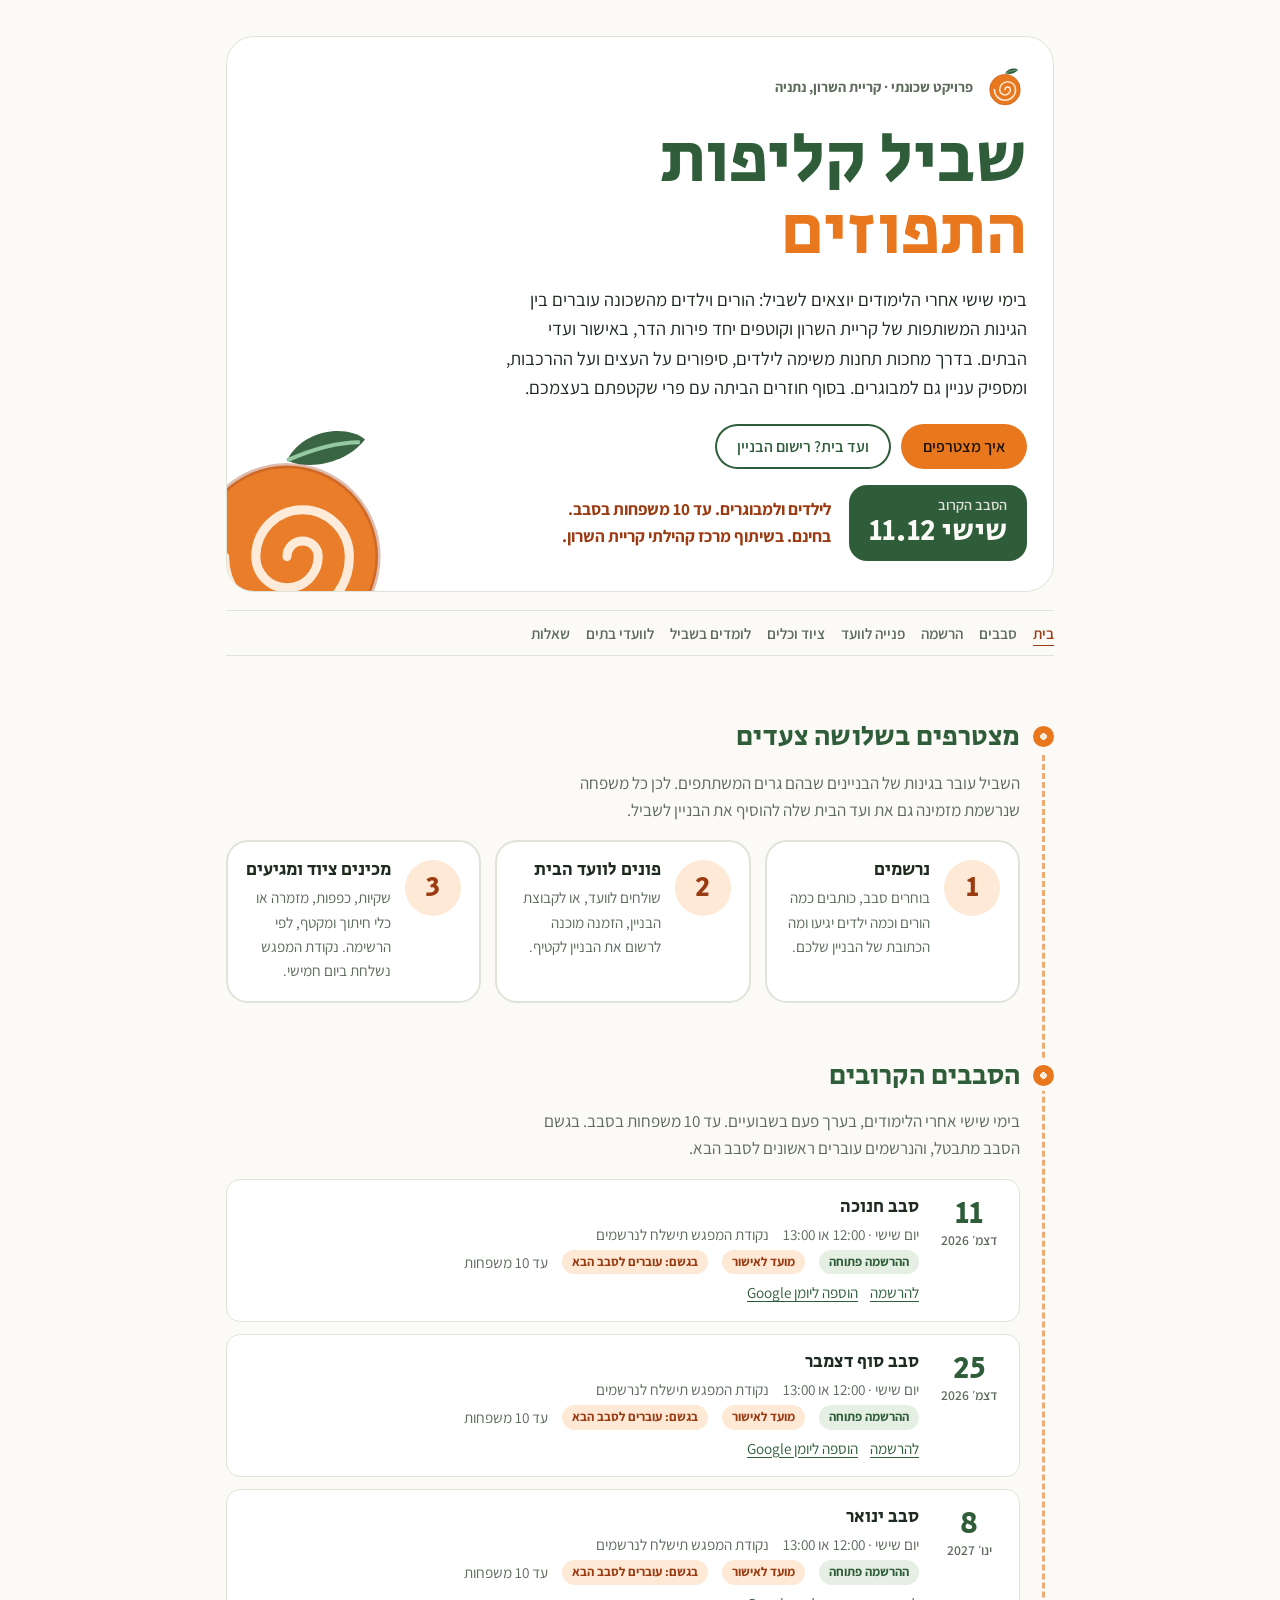
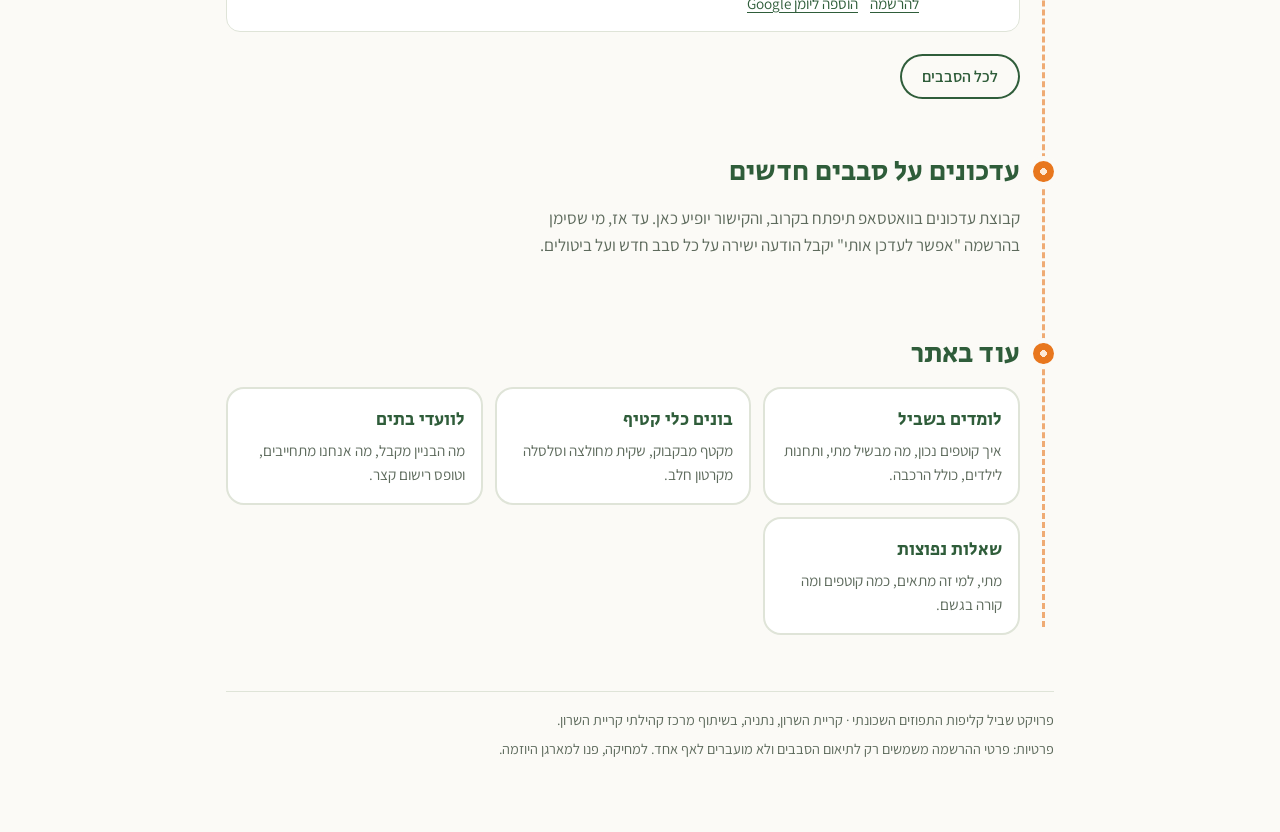
==== commit a260345e: "Up to 10 families per round Co-Authored-By: Claude Opus 5.5 <noreply@anthropic.com> Claude-Session: " ====
--- a/index.html
+++ b/index.html
@@ -29,7 +29,7 @@
     <a class="btn primary" href="index.html#join">איך מצטרפים</a>
     <a class="btn ghost" href="committees.html">ועד בית? רישום הבניין</a>
   </div>
-  <div class="hero-row"><div class="datepill" id="nextPill"><small>הסבב הקרוב</small><b id="nextDate"></b></div><div class="facts">לילדים ולמבוגרים. עד 6 משפחות בסבב. בחינם. בשיתוף מרכז קהילתי קריית השרון.</div></div>
+  <div class="hero-row"><div class="datepill" id="nextPill"><small>הסבב הקרוב</small><b id="nextDate"></b></div><div class="facts">לילדים ולמבוגרים. עד 10 משפחות בסבב. בחינם. בשיתוף מרכז קהילתי קריית השרון.</div></div>
   </div>
 <nav class="toc" aria-label="ניווט באתר"><a href="index.html" aria-current="page">בית</a><a href="rounds.html">סבבים</a><a href="register.html">הרשמה</a><a href="invite.html">פנייה לוועד</a><a href="gear.html">ציוד וכלים</a><a href="learn.html">לומדים בשביל</a><a href="committees.html">לוועדי בתים</a><a href="faq.html">שאלות</a></nav>
 </header>
@@ -46,7 +46,7 @@
 
 <section class="stop" id="events">
   <h2>הסבבים הקרובים</h2>
-  <p class="sub">בימי שישי אחרי הלימודים, בערך פעם בשבועיים. עד 6 משפחות בסבב. בגשם הסבב מתבטל, והנרשמים עוברים ראשונים לסבב הבא.</p>
+  <p class="sub">בימי שישי אחרי הלימודים, בערך פעם בשבועיים. עד 10 משפחות בסבב. בגשם הסבב מתבטל, והנרשמים עוברים ראשונים לסבב הבא.</p>
   <div class="events" id="eventList" data-limit="3"></div>
   <div class="cta-row"><a class="btn ghost" href="rounds.html">לכל הסבבים</a></div>
 </section>
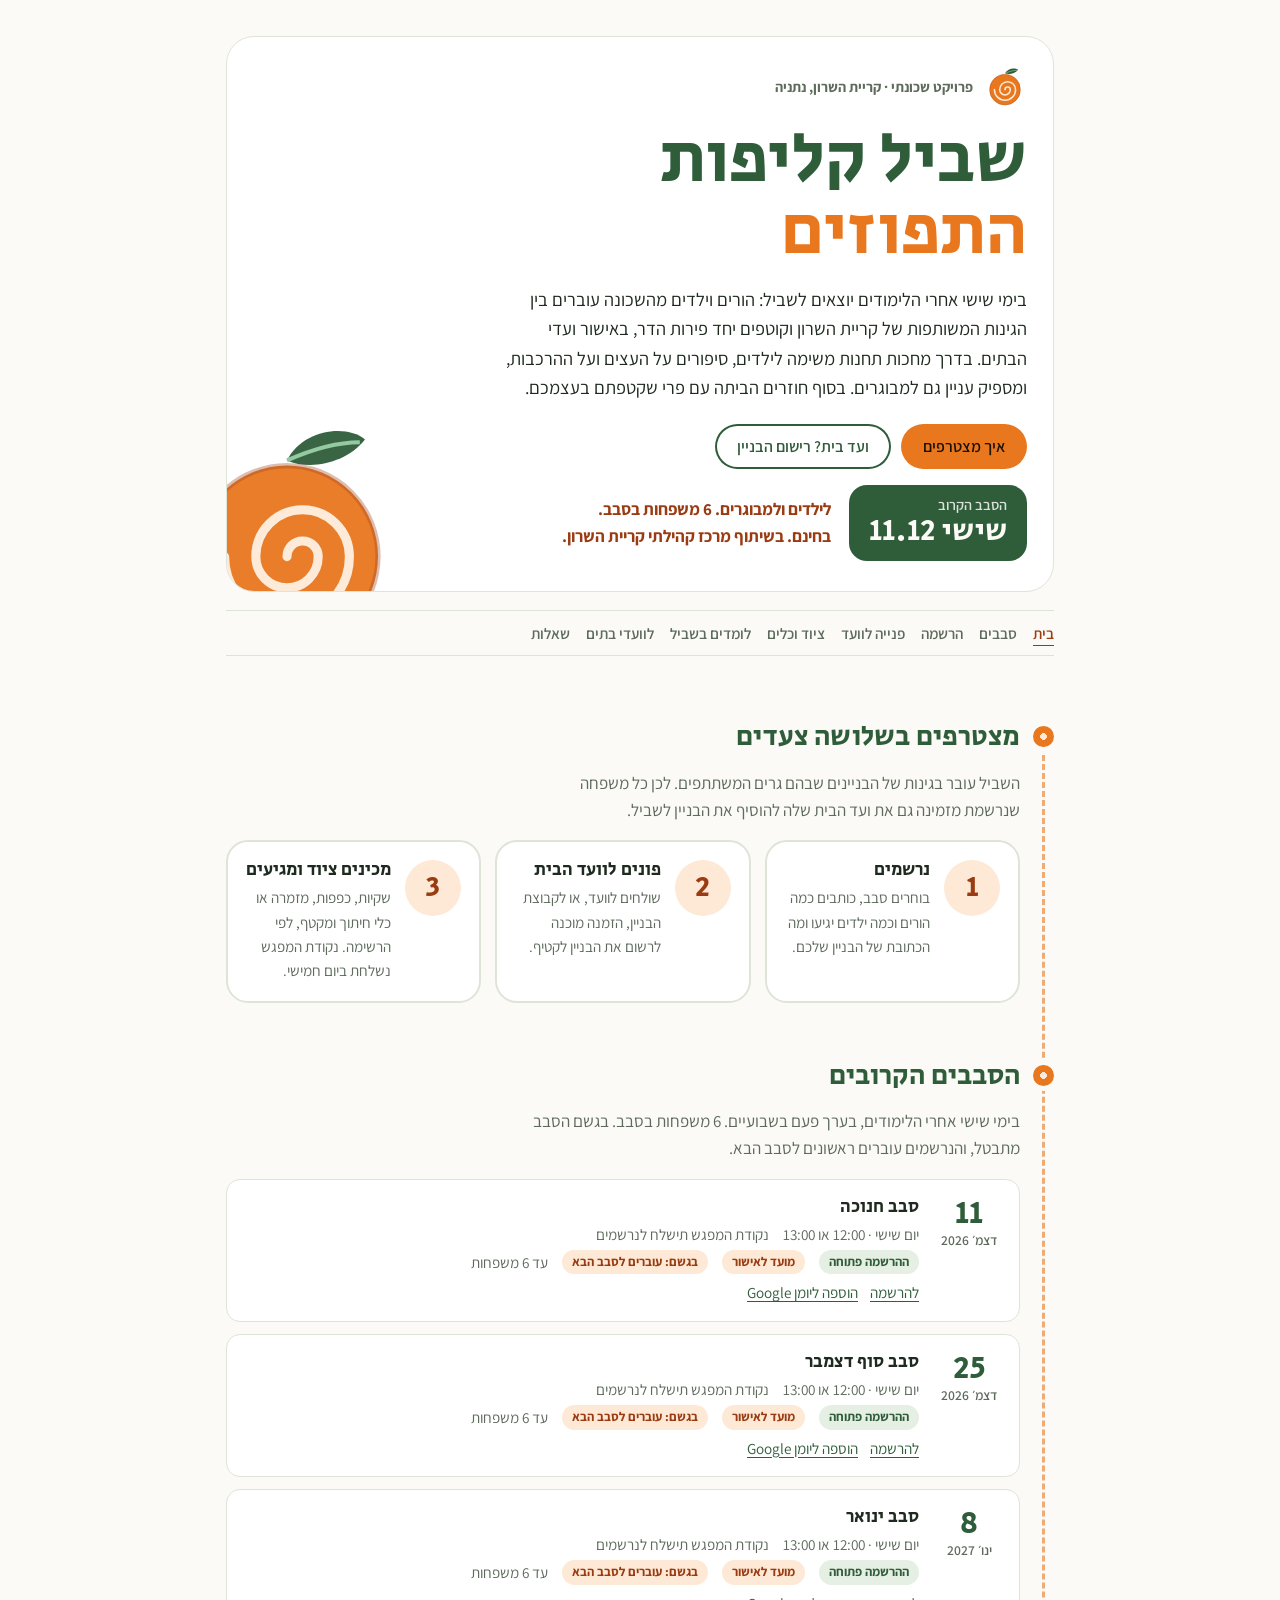
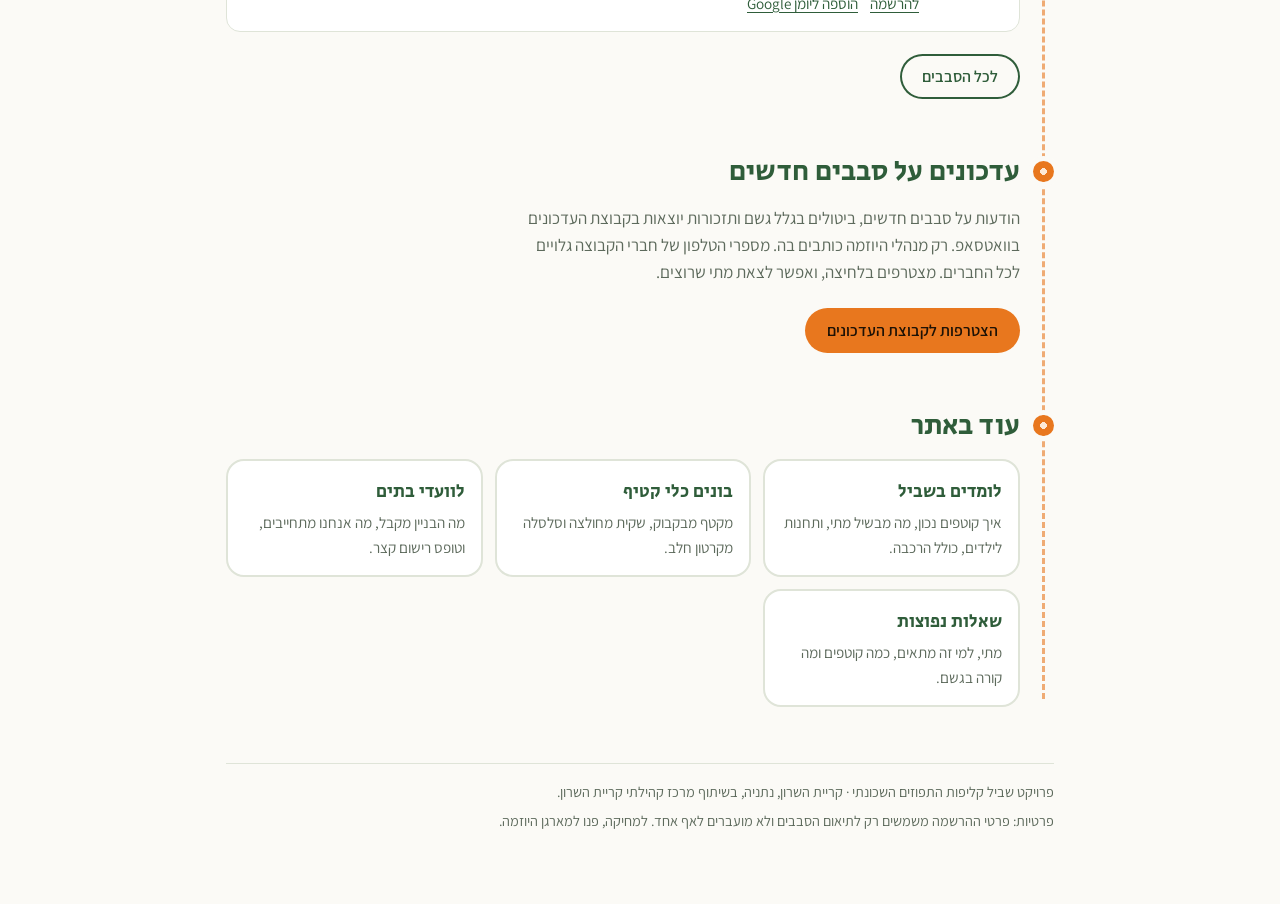
==== commit b51f6806: "6 families per round with live seat count and waitlist; WhatsApp group link Co-Authored-By: Claude O" ====
--- a/index.html
+++ b/index.html
@@ -29,7 +29,7 @@
     <a class="btn primary" href="index.html#join">איך מצטרפים</a>
     <a class="btn ghost" href="committees.html">ועד בית? רישום הבניין</a>
   </div>
-  <div class="hero-row"><div class="datepill" id="nextPill"><small>הסבב הקרוב</small><b id="nextDate"></b></div><div class="facts">לילדים ולמבוגרים. עד 10 משפחות בסבב. בחינם. בשיתוף מרכז קהילתי קריית השרון.</div></div>
+  <div class="hero-row"><div class="datepill" id="nextPill"><small>הסבב הקרוב</small><b id="nextDate"></b></div><div class="facts">לילדים ולמבוגרים. 6 משפחות בסבב. בחינם. בשיתוף מרכז קהילתי קריית השרון.</div></div>
   </div>
 <nav class="toc" aria-label="ניווט באתר"><a href="index.html" aria-current="page">בית</a><a href="rounds.html">סבבים</a><a href="register.html">הרשמה</a><a href="invite.html">פנייה לוועד</a><a href="gear.html">ציוד וכלים</a><a href="learn.html">לומדים בשביל</a><a href="committees.html">לוועדי בתים</a><a href="faq.html">שאלות</a></nav>
 </header>
@@ -46,7 +46,7 @@
 
 <section class="stop" id="events">
   <h2>הסבבים הקרובים</h2>
-  <p class="sub">בימי שישי אחרי הלימודים, בערך פעם בשבועיים. עד 10 משפחות בסבב. בגשם הסבב מתבטל, והנרשמים עוברים ראשונים לסבב הבא.</p>
+  <p class="sub">בימי שישי אחרי הלימודים, בערך פעם בשבועיים. 6 משפחות בסבב. בגשם הסבב מתבטל, והנרשמים עוברים ראשונים לסבב הבא.</p>
   <div class="events" id="eventList" data-limit="3"></div>
   <div class="cta-row"><a class="btn ghost" href="rounds.html">לכל הסבבים</a></div>
 </section>
